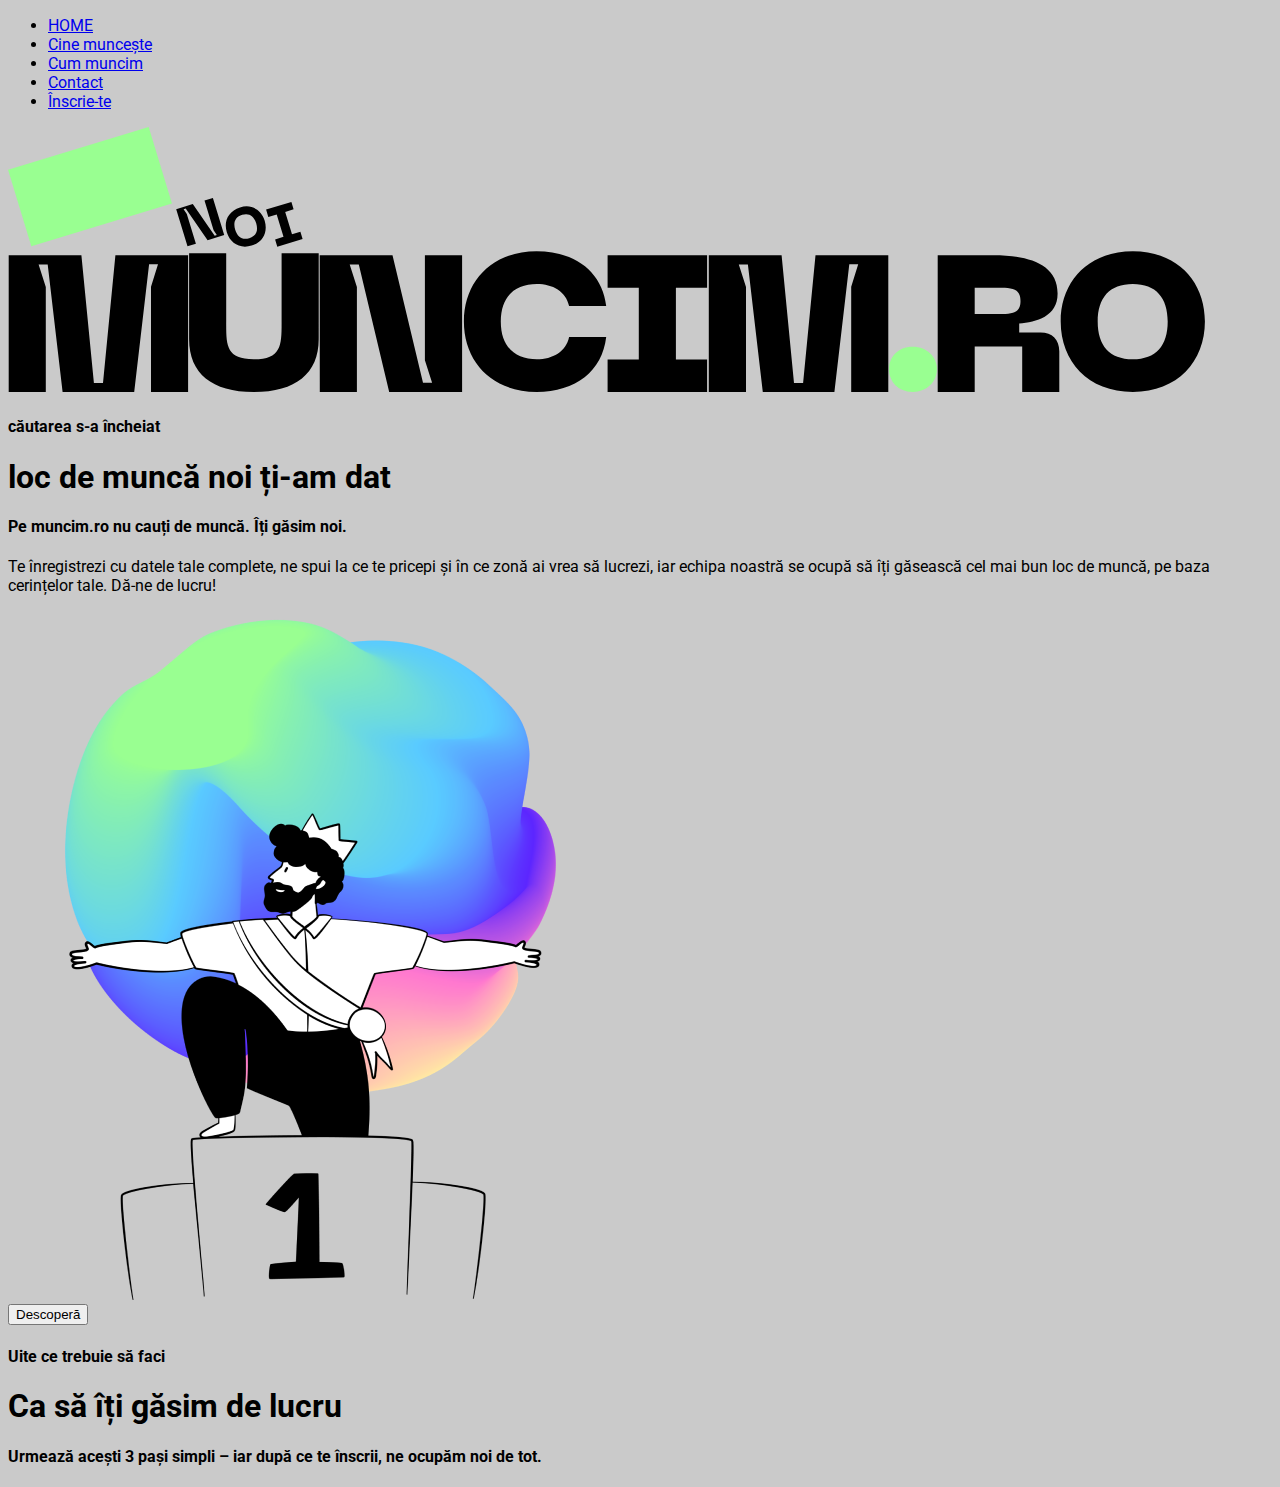
==== index.html @ 44e4bf70 "initial commit" ====
<!DOCTYPE html>
<html lang="en">

<head>
    <meta charset="UTF-8">
    <meta http-equiv="X-UA-Compatible" content="IE=edge">
    <meta name="viewport" content="width=device-width, initial-scale=1.0">
    <title>Document</title>
    <link rel="stylesheet" href="style.css">
    <link rel="preconnect" href="https://fonts.googleapis.com">
    <link rel="preconnect" href="https://fonts.gstatic.com" crossorigin>
    <link href="https://fonts.googleapis.com/css2?family=Montserrat:wght@200&family=Roboto&family=Vollkorn&display=swap"
        rel="stylesheet">

</head>

<body>

    <header>
        <nav>
            <ul class="mainmenu">
                <li><a href=".html">HOME</a></li>
                <li><a href=".html">Cine muncește</a></li>
                <li><a href=".html">Cum muncim</a> </li>
                <li><a href=".html">Contact</a></li>
                <li><a href=".html">Înscrie-te</a></li>
            </ul>
        </nav>

        <div class="logo">
            <svg width="164" height="120" viewBox="0 0 164 120" fill="none" xmlns="http://www.w3.org/2000/svg">
                <path d="M140.669 0.0102709L0.0487518 42.8608L23.3396 119.293L163.96 76.4426L140.669 0.0102709Z"
                    fill="#99FF91" />
            </svg>
            <svg width="49" height="49" viewBox="0 0 49 49" fill="none" xmlns="http://www.w3.org/2000/svg">
                <path
                    d="M11.5 48.3L19.9 45.7L10.8 16L7.6 11.2L9.7 10.6L31.6 42.2L48.2 37.1L36.9 0L28.5 2.6L37.6 32.3L40.8 37.1L38.7 37.7L16.8 6.1L0.199997 11.2L11.5 48.3Z"
                    fill="black" />
            </svg><svg width="41" height="41" viewBox="0 0 41 41" fill="none" xmlns="http://www.w3.org/2000/svg">
                <path
                    d="M1.8 26.3C5.1 37.1 14.8 43.2 26.6 39.6C38.3 36 43 25.6 39.7 14.7C36.4 3.9 26.7 -2.2 15 1.4C3.1 5.1 -1.5 15.5 1.8 26.3ZM10.2 23.7C7.99999 16.6 10.2 10.9 17.2 8.8C24.2 6.7 29.1 10.2 31.2 17.3C33.4 24.5 31.3 30.1 24.3 32.2C17.3 34.4 12.4 30.9 10.2 23.7Z"
                    fill="black" />
            </svg><svg width="37" height="46" viewBox="0 0 37 46" fill="none" xmlns="http://www.w3.org/2000/svg">
                <path
                    d="M27.6 8.3L25.4 0.900002L0.100006 8.6L2.3 16L10.7 13.4L17.5 35.8L9.10001 38.4L11.3 45.8L36.6 38.1L34.4 30.7L26 33.3L19.2 10.9L27.6 8.3Z"
                    fill="black" />
            </svg>
        </div>


        <div class="head">
            <svg width="181" height="137" viewBox="0 0 181 137" fill="none" xmlns="http://www.w3.org/2000/svg">
                <path
                    d="M0.700001 137H37.8V31.9L30.6 9.4H39.7L54.6 137H126.2L141.1 9.3H150L143 31.8V137H180.1V0.199997H107.4L95 127.9H85.9L73.4 0.199997H0.700001V137Z"
                    fill="black" />
            </svg><svg width="130" height="139" viewBox="0 0 130 139" fill="none" xmlns="http://www.w3.org/2000/svg">
                <path
                    d="M0.100006 86.2C0.100006 120.3 23 139 64.7 139C106.6 139 129.7 120.4 129.7 86.2V0.199997H92.6V67.9C92.6 91 93.2 106.3 64.7 106.3C36.2 106.3 37.2 91 37.2 67.9V0.199997H0.100006V86.2Z"
                    fill="black" />
            </svg><svg width="144" height="137" viewBox="0 0 144 137" fill="none" xmlns="http://www.w3.org/2000/svg">
                <path
                    d="M0.799988 137H37.9V31.9L30.7 9.4H39.8L70.2 137H143.1V0.199997H105.9V105.3L113.1 127.8H104L73.5 0.199997H0.700012L0.799988 137Z"
                    fill="black" />
            </svg><svg width="144" height="141" viewBox="0 0 144 141" fill="none" xmlns="http://www.w3.org/2000/svg">
                <path
                    d="M0.900024 70.5C0.900024 110.5 28.8 140.9 73.6 140.9C113 140.9 139.2 119.9 143.2 86H106.1C103 100.7 89.6001 108.3 73.9001 108.3C53.1001 108.3 37.8 96.9 37.8 70.5C37.8 44.3 53.1001 32.9 73.9001 32.9C89.6001 32.9 103 40.3 106.1 55H143.2C139.1 21.2 112.9 0.300003 73.6 0.300003C28.8 0.300003 0.900024 30.7 0.900024 70.5Z"
                    fill="black" />
            </svg><svg width="101" height="137" viewBox="0 0 101 137" fill="none" xmlns="http://www.w3.org/2000/svg">
                <path d="M100.1 32.8V0.199997H0.599976V32.8H31.8V104.4H0.599976V137H100.1V104.4H68.9V32.8H100.1Z"
                    fill="black" />
            </svg><svg width="181" height="137" viewBox="0 0 181 137" fill="none" xmlns="http://www.w3.org/2000/svg">
                <path
                    d="M0.900024 137H38V31.9L30.8 9.4H39.9L54.8 137H126.4L141.3 9.3H150.2L143.2 31.8V137H180.3V0.199997H107.5L95.1 127.9H86L73.6 0.199997H0.799988V137H0.900024Z"
                    fill="black" />
            </svg><svg width="48" height="46" viewBox="0 0 48 46" fill="none" xmlns="http://www.w3.org/2000/svg">
                <path
                    d="M23.7 45.9C38.2 45.9 47.9 35.4 47.9 23C47.9 11 38.2 0.699997 23.7 0.699997C8.80001 0.699997 0 11 0 23C0 35.5 8.80001 45.9 23.7 45.9Z"
                    fill="#99FF91" />
            </svg><svg width="123" height="137" viewBox="0 0 123 137" fill="none" xmlns="http://www.w3.org/2000/svg">
                <path
                    d="M0.699951 137H37.6999V91.6H85.1999V137H122.3V96.5C122.3 84.5 115.3 77.5 103.5 77.5H82.1999V68.6C99.2999 66.9 120.6 61.8 120.6 38.5C120.6 7.8 89.1999 0.300003 56.5999 0.300003H0.699951V137ZM37.6999 59V32.8H56.4999C72.9999 32.8 83.4999 32 83.4999 46C83.4999 60 72.9999 59 56.4999 59H37.6999Z"
                    fill="black" />
            </svg><svg width="145" height="141" viewBox="0 0 145 141" fill="none" xmlns="http://www.w3.org/2000/svg">
                <path
                    d="M0.699951 70.5C0.699951 110.5 28 140.9 72.9 140.9C117.5 140.9 144.9 110.4 144.9 70.5C144.9 30.7 117.6 0.300003 72.9 0.300003C28 0.300003 0.699951 30.7 0.699951 70.5ZM37.7 70.5C37.7 46.6 49.5 32.9 72.8 32.9C96.1001 32.9 107.7 46.7 107.7 70.5C107.7 94.6 96.1001 108.3 72.8 108.3C49.5 108.3 37.7 94.6 37.7 70.5Z"
                    fill="black" />
            </svg>
        </div>
    </header>

    <div>
        <h4>căutarea s-a încheiat</h4>
        <h1>loc de mun­că noi ți-am dat</h1>
        <h4>Pe muncim.ro nu cauți de muncă. Îți găsim noi.</h4>
        <p>Te înregistrezi cu datele tale complete, ne spui la ce te pricepi și în ce zonă ai vrea să lucrezi, iar
            echipa noastră se ocupă să îți găsească cel mai bun loc de muncă, pe baza cerințelor tale. Dă-ne de lucru!
        </p>
        <img src="assets/imagemain.png">
    </div>

    <form>
        <input type="button" value="Descoperă" /> </form>

    <div>
        <h4>Uite ce trebuie să faci</h4>
        <h1>Ca să îți găsim de lucru</h1>
        <h4>Urmează acești 3 pași simpli – iar după ce te înscrii, ne ocupăm noi de tot.</h4>
    </div>


</body>

</html>
---- style.css ----
body {
    background-color: #CACACA;
    font-family: 'Roboto', sans-serif;
}
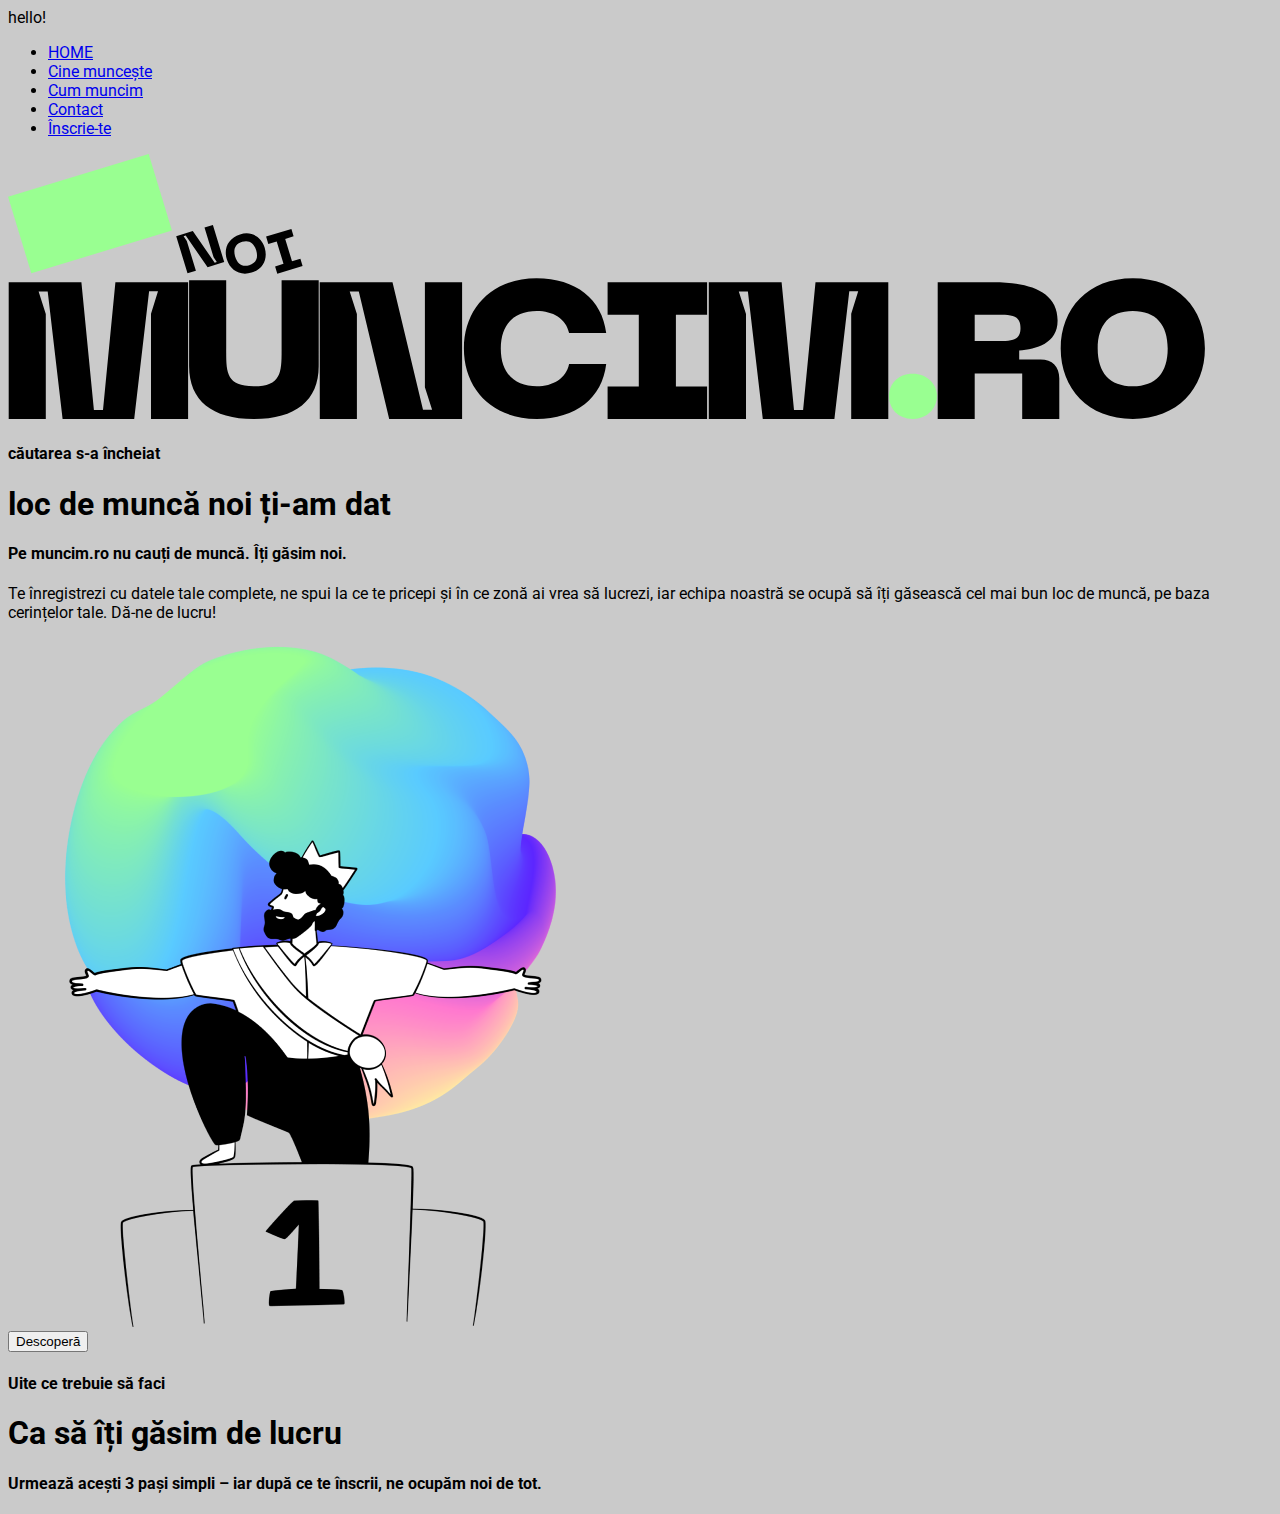
==== commit 904bf043: "add text hello" ====
--- a/index.html
+++ b/index.html
@@ -17,6 +17,7 @@
 <body>
 
     <header>
+        hello!
         <nav>
             <ul class="mainmenu">
                 <li><a href=".html">HOME</a></li>
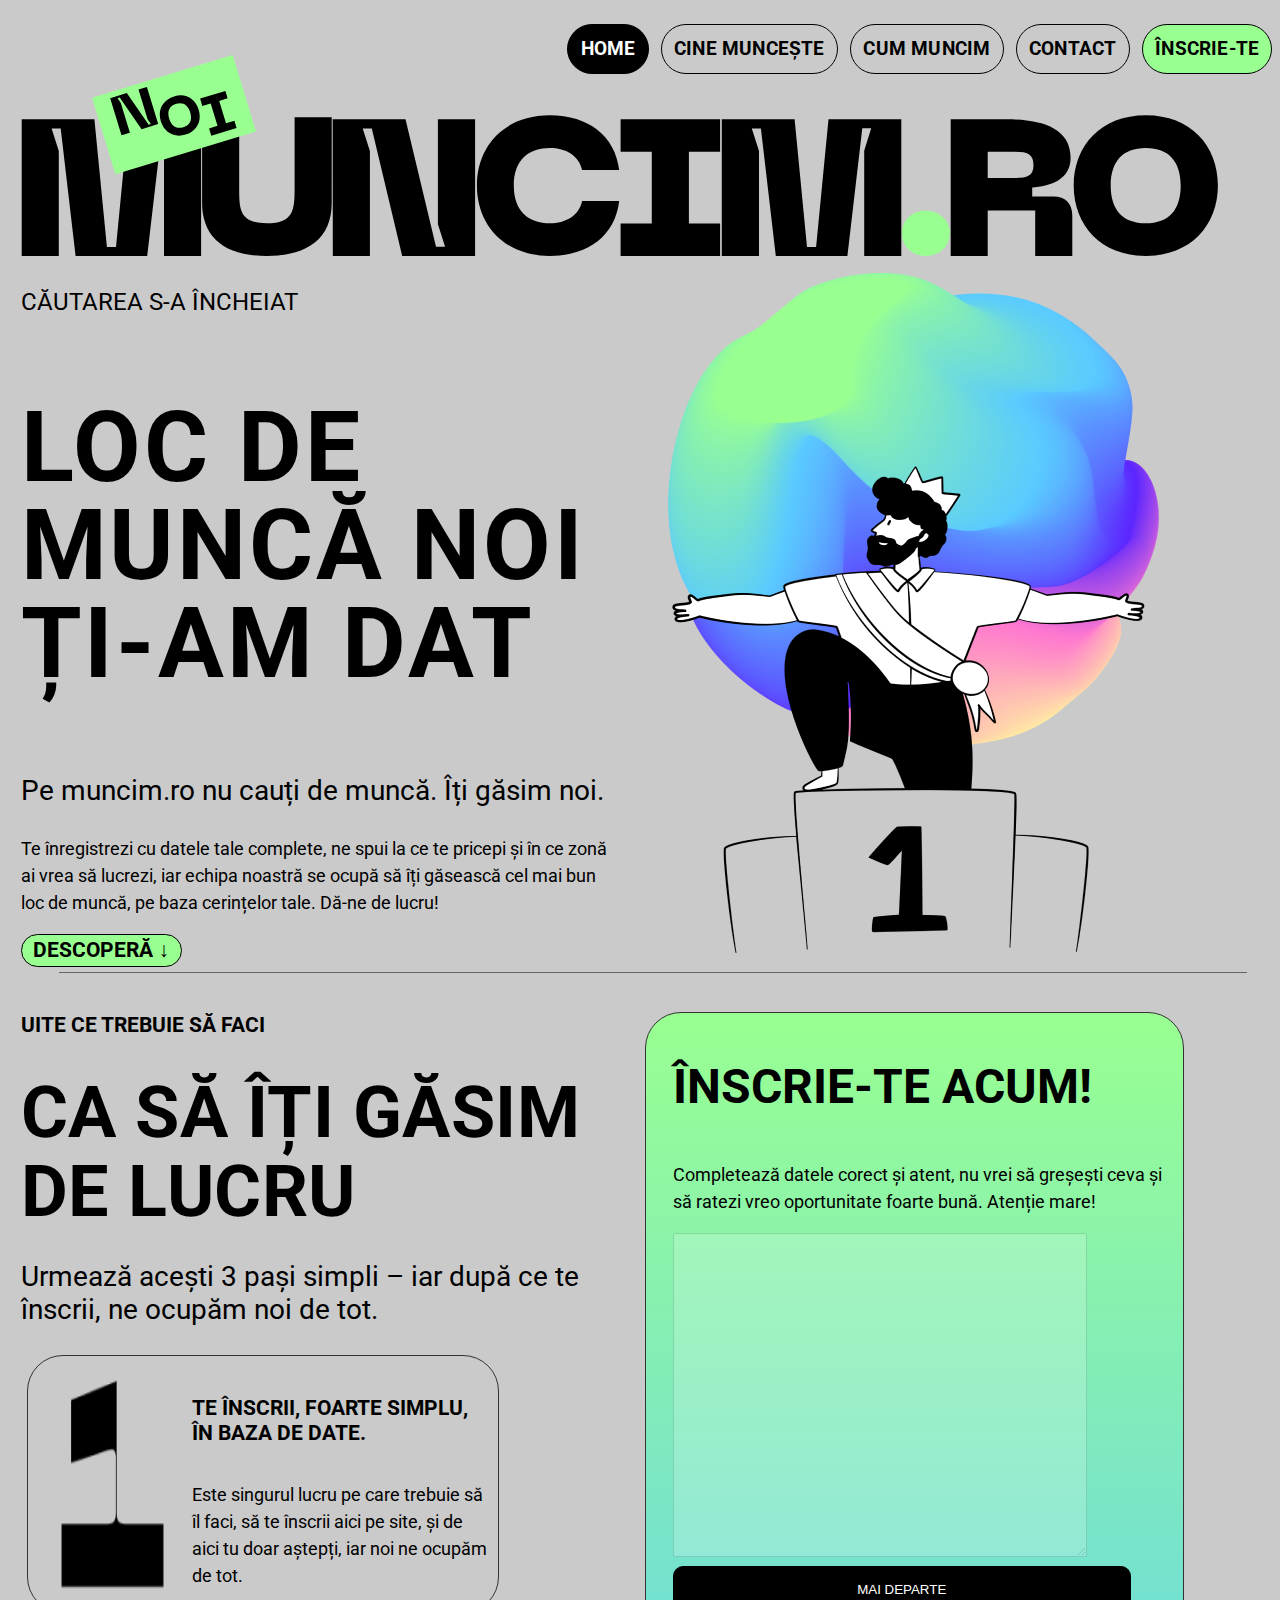
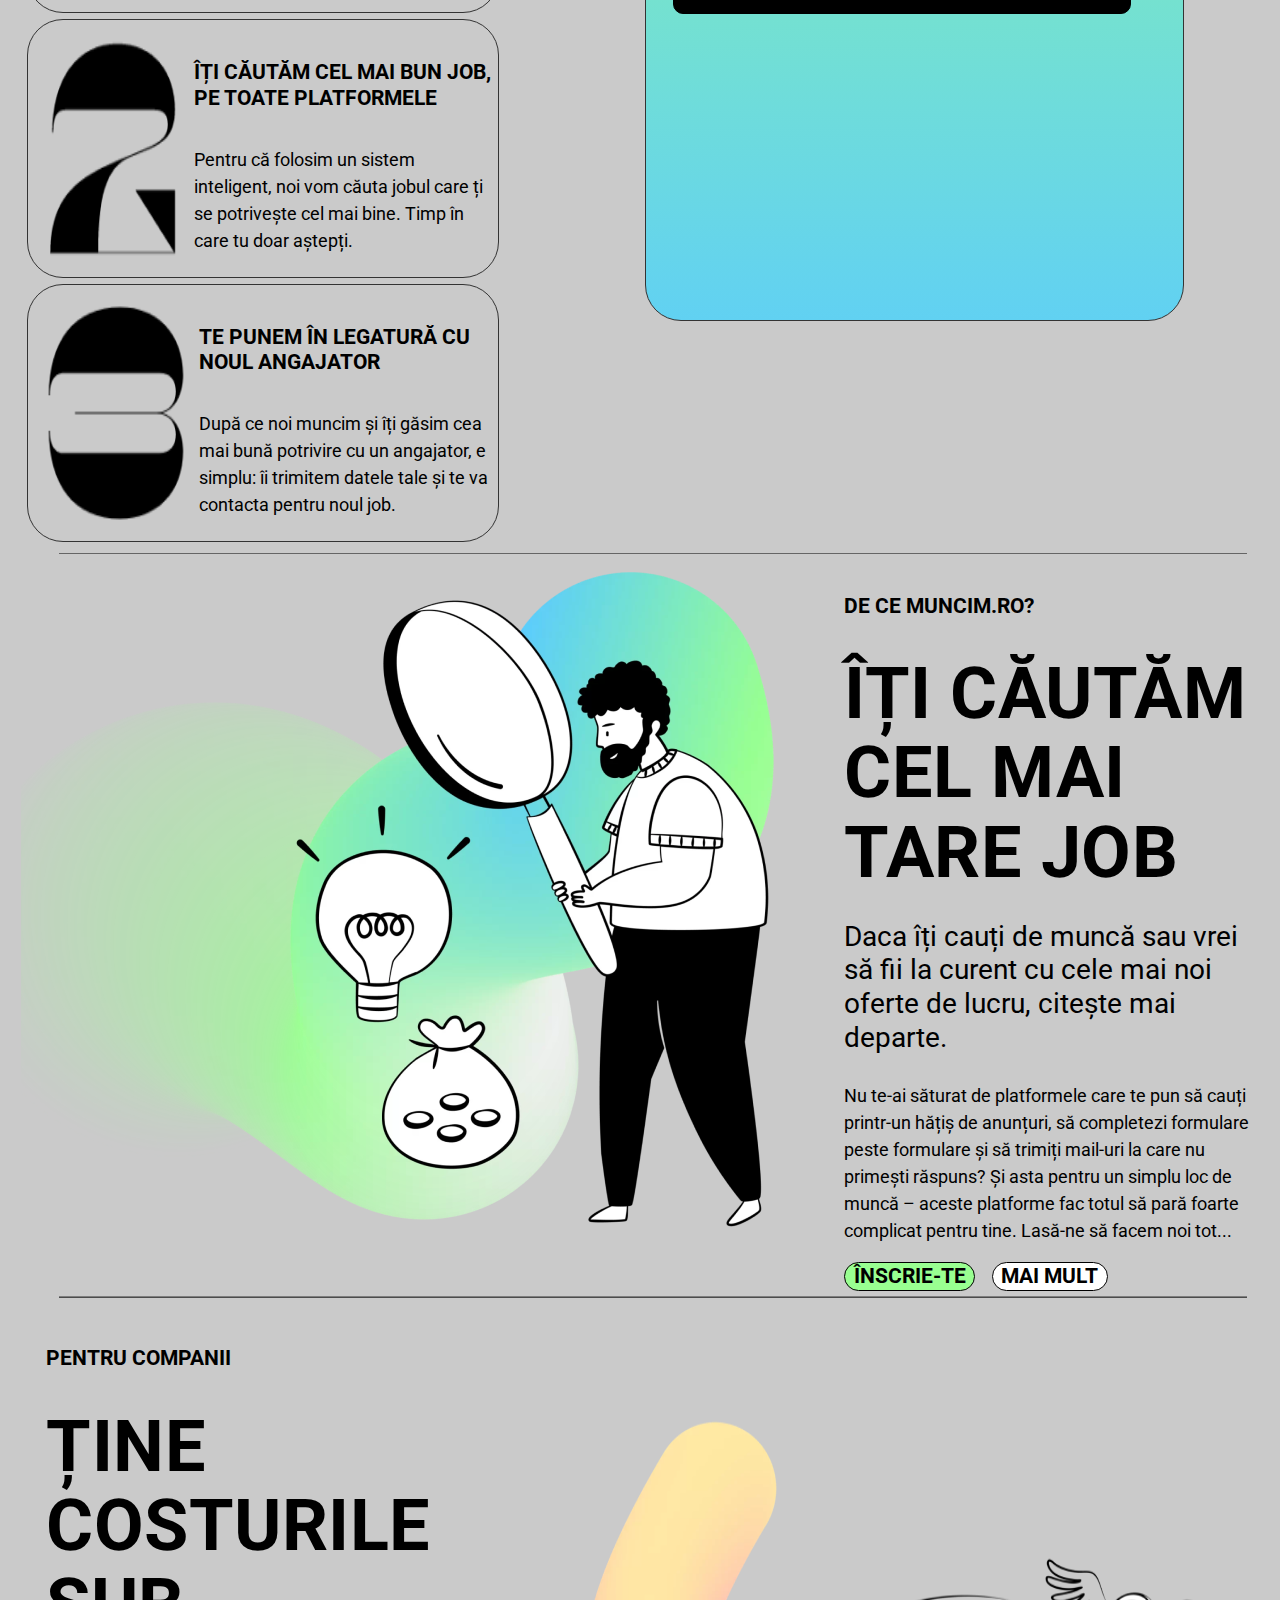
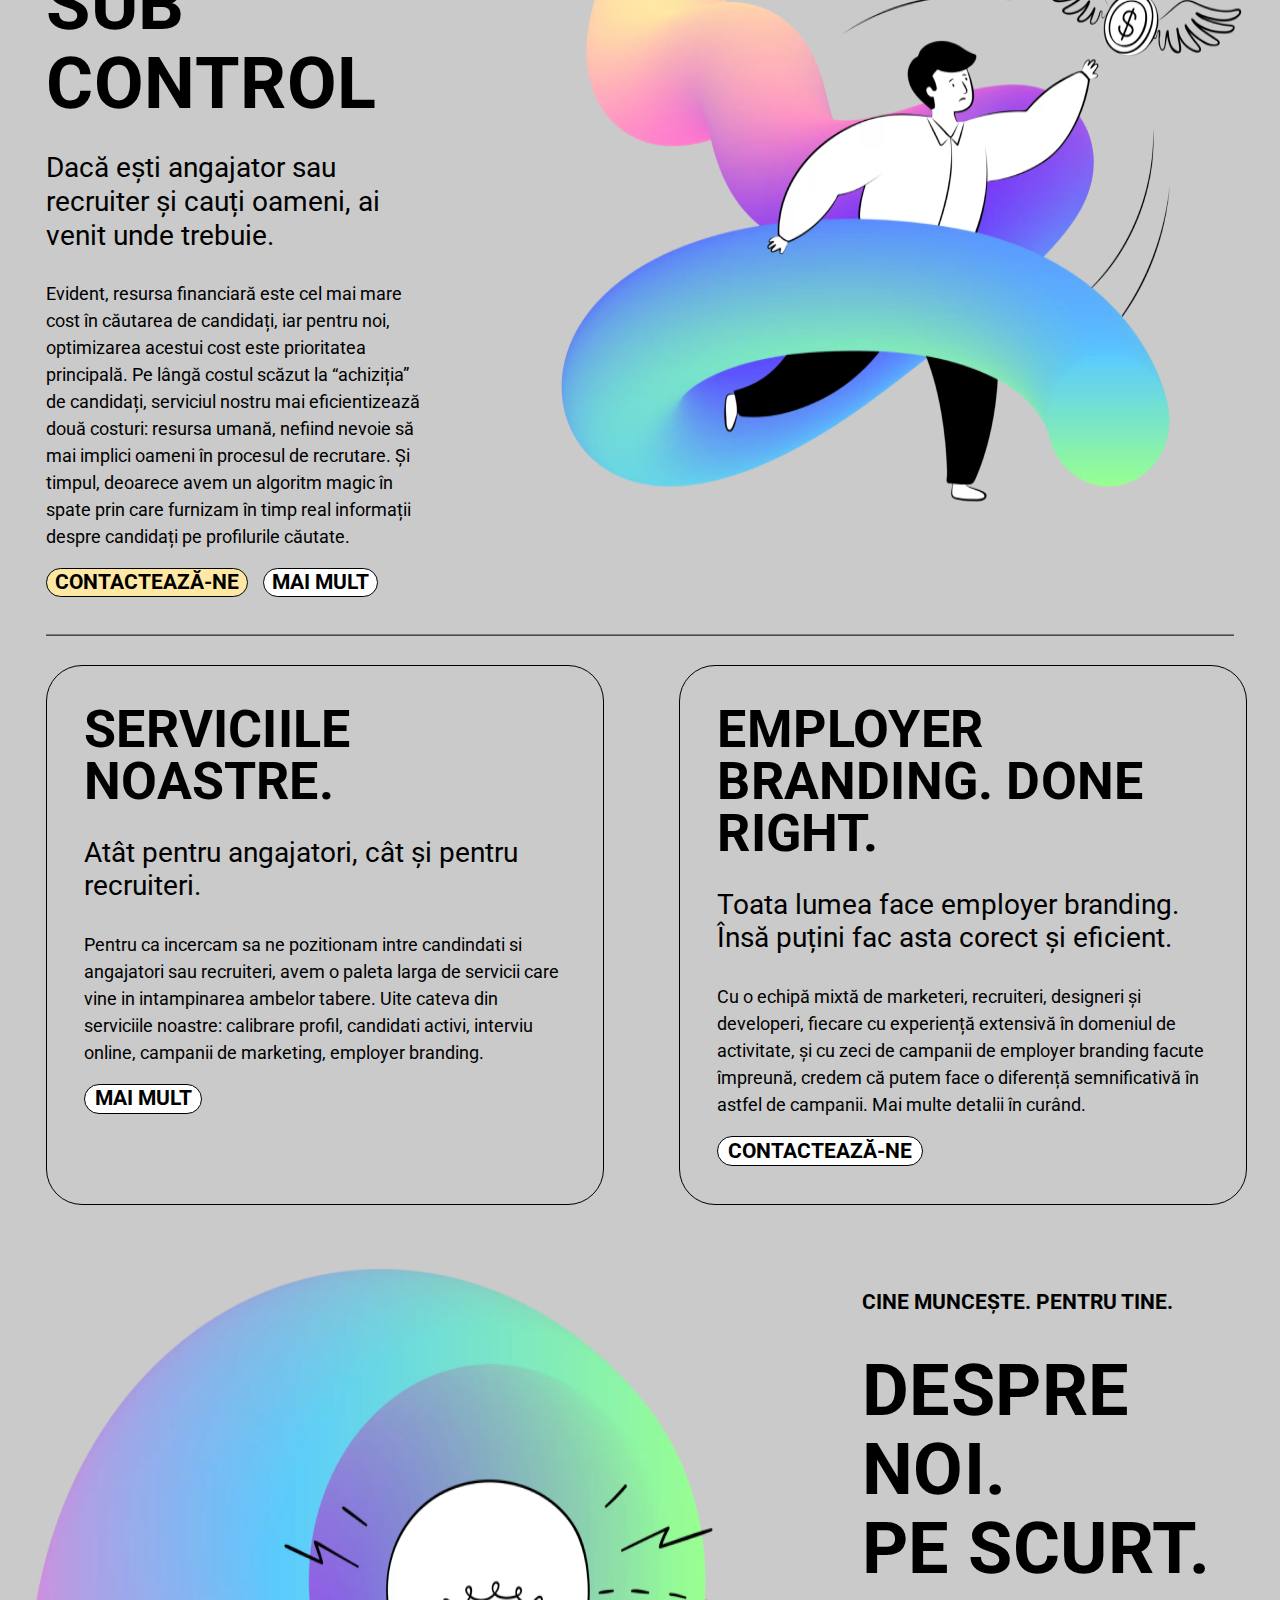
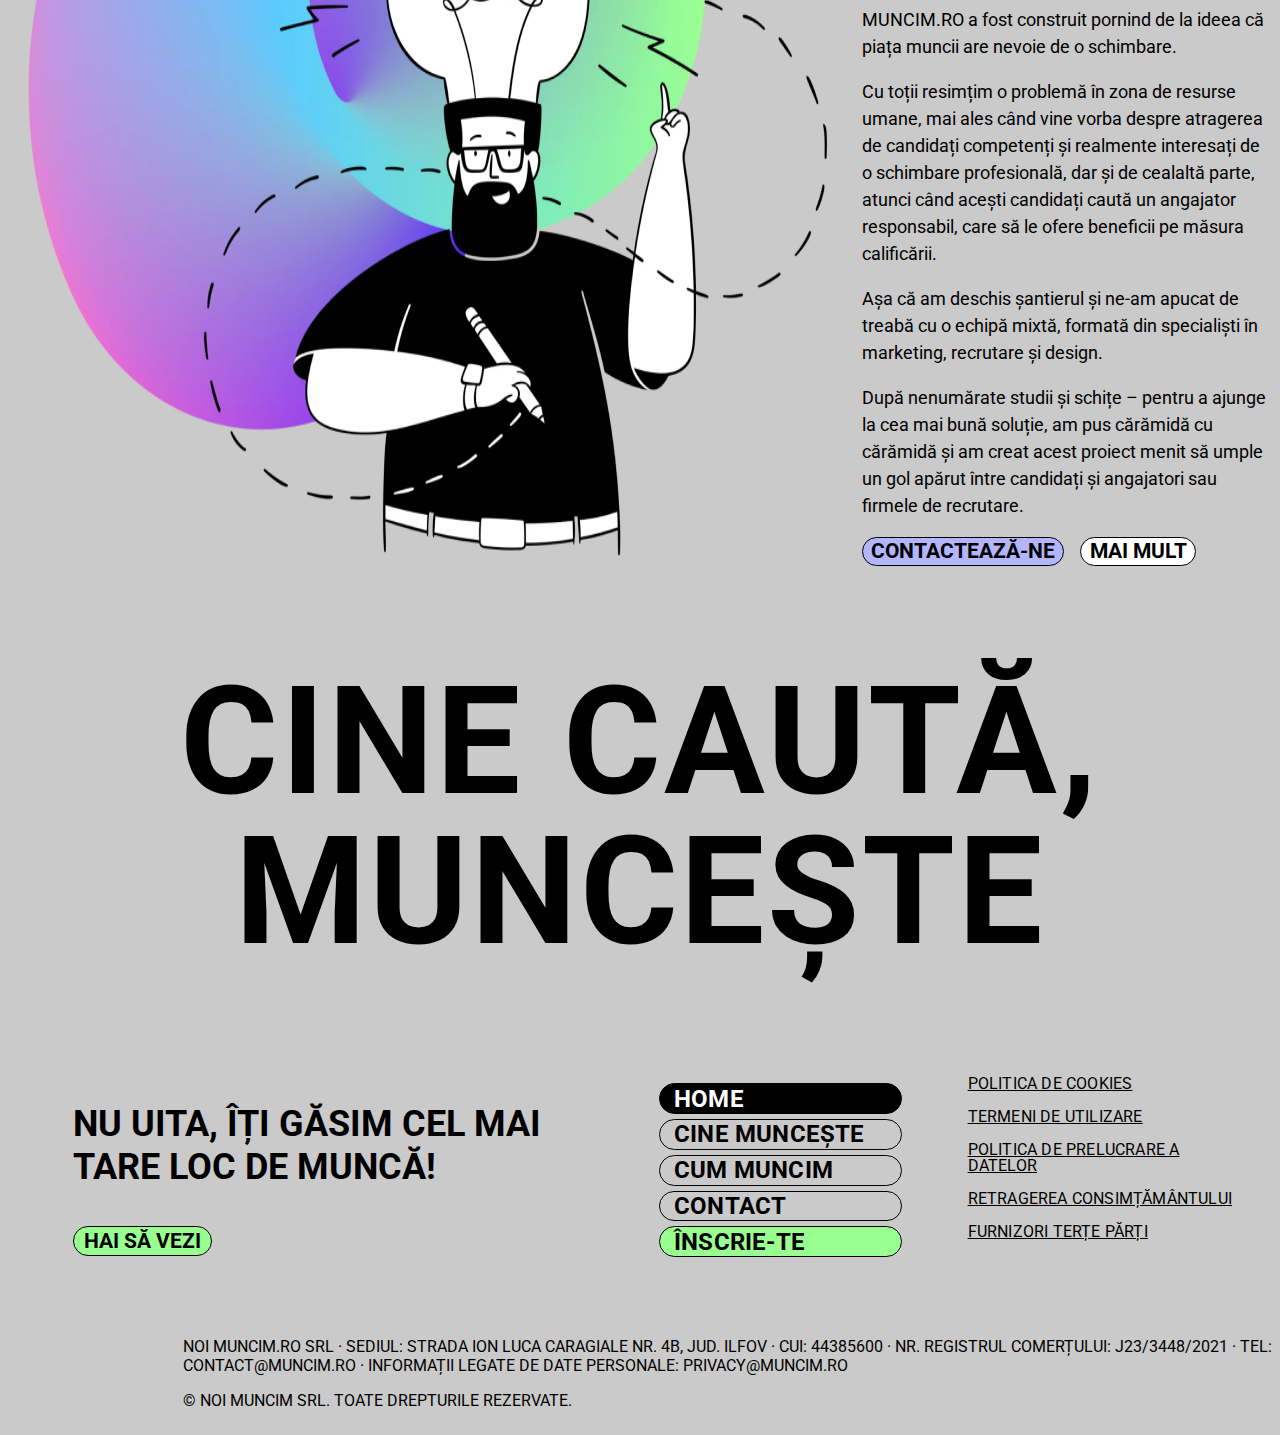
==== commit 2a69e3e8: "add footer and blocks 4,5,6 in flexbox" ====
--- a/index.html
+++ b/index.html
@@ -5,109 +5,319 @@
     <meta charset="UTF-8">
     <meta http-equiv="X-UA-Compatible" content="IE=edge">
     <meta name="viewport" content="width=device-width, initial-scale=1.0">
-    <title>Document</title>
+    <title>MUNCIM.RO</title>
     <link rel="stylesheet" href="style.css">
     <link rel="preconnect" href="https://fonts.googleapis.com">
     <link rel="preconnect" href="https://fonts.gstatic.com" crossorigin>
     <link href="https://fonts.googleapis.com/css2?family=Montserrat:wght@200&family=Roboto&family=Vollkorn&display=swap"
         rel="stylesheet">
-
 </head>
 
 <body>
-
-    <header>
-        hello!
-        <nav>
-            <ul class="mainmenu">
-                <li><a href=".html">HOME</a></li>
-                <li><a href=".html">Cine muncește</a></li>
-                <li><a href=".html">Cum muncim</a> </li>
-                <li><a href=".html">Contact</a></li>
-                <li><a href=".html">Înscrie-te</a></li>
+    <div class="container">
+        <header class="header">
+            <nav class="nav">
+                <ul class="mainmenu">
+                    <li class="home"><a href=".html">HOME</a></li>
+                    <li class="link2"><a href=".html">Cine muncește</a></li>
+                    <li class="link2"><a href=".html">Cum muncim</a> </li>
+                    <li class="link2"><a href=".html">Contact</a></li>
+                    <li class="sign_up1"><a href=".html">Înscrie-te</a></li>
+                </ul>
+            </nav>
+            <div class="grid_title">
+                <div class="logo">
+                    <svg class="square" width="164" height="120" viewBox="0 0 164 120" fill="none"
+                        xmlns="http://www.w3.org/2000/svg">
+                        <path d="M140.669 0.0102709L0.0487518 42.8608L23.3396 119.293L163.96 76.4426L140.669 0.0102709Z"
+                            fill="#99FF91" />
+                    </svg>
+                </div>
+                <div class="noi">
+                    <svg class="N" width="49" height="49" viewBox="0 0 49 49" fill="none"
+                        xmlns="http://www.w3.org/2000/svg">
+                        <path
+                            d="M11.5 48.3L19.9 45.7L10.8 16L7.6 11.2L9.7 10.6L31.6 42.2L48.2 37.1L36.9 0L28.5 2.6L37.6 32.3L40.8 37.1L38.7 37.7L16.8 6.1L0.199997 11.2L11.5 48.3Z"
+                            fill="black" />
+                    </svg><svg class="O" width="41" height="41" viewBox="0 0 41 41" fill="none"
+                        xmlns="http://www.w3.org/2000/svg">
+                        <path
+                            d="M1.8 26.3C5.1 37.1 14.8 43.2 26.6 39.6C38.3 36 43 25.6 39.7 14.7C36.4 3.9 26.7 -2.2 15 1.4C3.1 5.1 -1.5 15.5 1.8 26.3ZM10.2 23.7C7.99999 16.6 10.2 10.9 17.2 8.8C24.2 6.7 29.1 10.2 31.2 17.3C33.4 24.5 31.3 30.1 24.3 32.2C17.3 34.4 12.4 30.9 10.2 23.7Z"
+                            fill="black" />
+                    </svg><svg class="I" width="37" height="46" viewBox="0 0 37 46" fill="none"
+                        xmlns="http://www.w3.org/2000/svg">
+                        <path
+                            d="M27.6 8.3L25.4 0.900002L0.100006 8.6L2.3 16L10.7 13.4L17.5 35.8L9.10001 38.4L11.3 45.8L36.6 38.1L34.4 30.7L26 33.3L19.2 10.9L27.6 8.3Z"
+                            fill="black" />
+                    </svg>
+                </div>
+
+                <div class="title">
+                    <svg width="181" height="137" viewBox="0 0 181 137" fill="none" xmlns="http://www.w3.org/2000/svg">
+                        <path
+                            d="M0.700001 137H37.8V31.9L30.6 9.4H39.7L54.6 137H126.2L141.1 9.3H150L143 31.8V137H180.1V0.199997H107.4L95 127.9H85.9L73.4 0.199997H0.700001V137Z"
+                            fill="black" />
+                    </svg><svg width="130" height="139" viewBox="0 0 130 139" fill="none"
+                        xmlns="http://www.w3.org/2000/svg">
+                        <path
+                            d="M0.100006 86.2C0.100006 120.3 23 139 64.7 139C106.6 139 129.7 120.4 129.7 86.2V0.199997H92.6V67.9C92.6 91 93.2 106.3 64.7 106.3C36.2 106.3 37.2 91 37.2 67.9V0.199997H0.100006V86.2Z"
+                            fill="black" />
+                    </svg><svg width="144" height="137" viewBox="0 0 144 137" fill="none"
+                        xmlns="http://www.w3.org/2000/svg">
+                        <path
+                            d="M0.799988 137H37.9V31.9L30.7 9.4H39.8L70.2 137H143.1V0.199997H105.9V105.3L113.1 127.8H104L73.5 0.199997H0.700012L0.799988 137Z"
+                            fill="black" />
+                    </svg><svg width="144" height="141" viewBox="0 0 144 141" fill="none"
+                        xmlns="http://www.w3.org/2000/svg">
+                        <path
+                            d="M0.900024 70.5C0.900024 110.5 28.8 140.9 73.6 140.9C113 140.9 139.2 119.9 143.2 86H106.1C103 100.7 89.6001 108.3 73.9001 108.3C53.1001 108.3 37.8 96.9 37.8 70.5C37.8 44.3 53.1001 32.9 73.9001 32.9C89.6001 32.9 103 40.3 106.1 55H143.2C139.1 21.2 112.9 0.300003 73.6 0.300003C28.8 0.300003 0.900024 30.7 0.900024 70.5Z"
+                            fill="black" />
+                    </svg><svg width="101" height="137" viewBox="0 0 101 137" fill="none"
+                        xmlns="http://www.w3.org/2000/svg">
+                        <path
+                            d="M100.1 32.8V0.199997H0.599976V32.8H31.8V104.4H0.599976V137H100.1V104.4H68.9V32.8H100.1Z"
+                            fill="black" />
+                    </svg><svg width="181" height="137" viewBox="0 0 181 137" fill="none"
+                        xmlns="http://www.w3.org/2000/svg">
+                        <path
+                            d="M0.900024 137H38V31.9L30.8 9.4H39.9L54.8 137H126.4L141.3 9.3H150.2L143.2 31.8V137H180.3V0.199997H107.5L95.1 127.9H86L73.6 0.199997H0.799988V137H0.900024Z"
+                            fill="black" />
+                    </svg><svg width="48" height="46" viewBox="0 0 48 46" fill="none"
+                        xmlns="http://www.w3.org/2000/svg">
+                        <path
+                            d="M23.7 45.9C38.2 45.9 47.9 35.4 47.9 23C47.9 11 38.2 0.699997 23.7 0.699997C8.80001 0.699997 0 11 0 23C0 35.5 8.80001 45.9 23.7 45.9Z"
+                            fill="#99FF91" />
+                    </svg><svg width="123" height="137" viewBox="0 0 123 137" fill="none"
+                        xmlns="http://www.w3.org/2000/svg">
+                        <path
+                            d="M0.699951 137H37.6999V91.6H85.1999V137H122.3V96.5C122.3 84.5 115.3 77.5 103.5 77.5H82.1999V68.6C99.2999 66.9 120.6 61.8 120.6 38.5C120.6 7.8 89.1999 0.300003 56.5999 0.300003H0.699951V137ZM37.6999 59V32.8H56.4999C72.9999 32.8 83.4999 32 83.4999 46C83.4999 60 72.9999 59 56.4999 59H37.6999Z"
+                            fill="black" />
+                    </svg><svg width="145" height="141" viewBox="0 0 145 141" fill="none"
+                        xmlns="http://www.w3.org/2000/svg">
+                        <path
+                            d="M0.699951 70.5C0.699951 110.5 28 140.9 72.9 140.9C117.5 140.9 144.9 110.4 144.9 70.5C144.9 30.7 117.6 0.300003 72.9 0.300003C28 0.300003 0.699951 30.7 0.699951 70.5ZM37.7 70.5C37.7 46.6 49.5 32.9 72.8 32.9C96.1001 32.9 107.7 46.7 107.7 70.5C107.7 94.6 96.1001 108.3 72.8 108.3C49.5 108.3 37.7 94.6 37.7 70.5Z"
+                            fill="black" />
+                    </svg>
+                </div>
+            </div>
+        </header>
+
+
+        <div class="left_block1">
+            <p class="onetext">căutarea s-a încheiat</p>
+            <h2>loc de mun­că noi ți-am dat</h2>
+            <p class="urmeaza">Pe muncim.ro nu cauți de muncă. Îți găsim noi.</p>
+            <p class="paragraph">Te înregistrezi cu datele tale complete, ne spui la ce te pricepi și în ce zonă ai
+                vrea
+                să lucrezi,
+                iar
+                echipa noastră se ocupă să îți găsească cel mai bun loc de muncă, pe baza cerințelor tale. Dă-ne de
+                lucru!
+            </p>
+            <form>
+                <input class="button_green" type="button" value="Descoperă &darr;" />
+            </form>
+        </div>
+
+        <img class="img_block1" src="assets/img/imagemain.png">
+
+        <img class="line1" src="/assets/img/line.png">
+
+        <div class="left_block2">
+            <h5>Uite ce trebuie să faci</h5>
+            <h3>Ca să îți găsim de lucru</h3>
+            <p class="urmeaza">Urmează acești 3 pași simpli – iar după ce te înscrii, ne ocupăm noi de tot. </p>
+
+            <div class="flex123">
+                <img src="assets/img/image1.png">
+                <div>
+                    <h5>Te înscrii, foarte simplu, în ­baza de date.</h5>
+                    <p class="paragraph">Este singurul lucru pe care trebuie să îl faci, să te înscrii aici pe site,
+                        și de aici tu doar aștepți, iar noi ne ocupăm de tot.</p>
+                </div>
+            </div>
+            <div class="flex123">
+                <img src="/assets/img/image2.png">
+                <div>
+                    <h5>Îți căutăm cel mai bun job, pe toate platformele</h5>
+                    <p class="paragraph">Pentru că folosim un sistem inteligent, noi vom căuta jobul care ți se
+                        potrivește
+                        cel mai bine. Timp
+                        în
+                        care
+                        tu doar aștepți.</p>
+                </div>
+            </div>
+            <div class="flex123">
+                <img src="/assets/img/image3.png">
+                <div>
+                    <h5>te punem în legatură cu noul angajator</h5>
+                    <p class="paragraph">După ce noi muncim și îți găsim cea mai bună potrivire cu un angajator, e
+                        simplu:
+                        îi trimitem datele
+                        tale
+                        și te va contacta pentru noul job.</p>
+                </div>
+            </div>
+
+        </div>
+
+        <div class="right_block2">
+            <form class="inter_now">
+                <p class="inscrie">Înscrie-te acum!</p>
+                <p class="paragraph">Completează datele corect și atent, nu vrei să greșești ceva și să ratezi vreo
+                    oportunitate foarte
+                    bună.
+                    Atenție mare!</p>
+                <textarea class="textarea"> </textarea> <br>
+                <input class="maideparte" type="submit" value="Mai departe">
+            </form>
+        </div>
+        <img class="line2" src="/assets/img/line.png">
+
+
+
+        <img class="img_block3" src="/assets/img/image_man2.png">
+
+        <div class="right_block3">
+            <h5>de ce muncim.ro?</h5>
+            <h3>Îți căutăm cel mai tare job</h3>
+            <p class="urmeaza">Daca îți cauți de muncă sau vrei să fii la curent cu cele mai noi oferte de lucru,
+                citește mai
+                departe.
+            </p>
+            <p class="paragraph">Nu te-ai săturat de platformele care te pun să cauți printr-un hățiș de anunțuri,
+                să
+                completezi
+                formulare
+                peste formulare și să trimiți mail-uri la care nu primești răspuns? Și asta pentru un simplu loc de
+                muncă – aceste platforme fac totul să pară foarte complicat pentru tine. Lasă-ne să facem noi tot...
+            </p>
+            <form class="buttons">
+                <input class="button_green" type="button" value="înscrie-te">
+                <input class="mai_mult_button" type="button" value="mai mult">
+            </form>
+        </div>
+        <img class="line3" src="/assets/img/line.png">
+    </div>
+    </div>
+    <section class="flex_section4">
+        <div class="left_block4">
+            <h5>PENTRU companii</h5>
+            <h3>Ține costurile sub control</h3>
+            <p class="urmeaza">Dacă ești angajator sau recruiter și cauți oameni, ai venit unde trebuie.</p>
+            <p class="paragraph">Evident, resursa financiară este cel mai mare cost în căutarea de candidați, iar pentru
+                noi,
+                optimizarea acestui cost este prioritatea principală. Pe lângă costul scăzut la “achiziția” de
+                candidați,
+                serviciul nostru mai eficientizează două costuri: resursa umană, nefiind nevoie să mai implici
+                oameni în
+                procesul de recrutare. Și timpul, deoarece avem un algoritm magic în spate prin care furnizam în
+                timp
+                real
+                informații despre candidați pe profilurile căutate.
+            </p>
+            <form>
+                <input class="contact_us" type="button" value="Contactează-ne" />
+                <input class="mai_mult_button" type="button" value="mai mult" />
+            </form>
+        </div>
+        <img class="right_block4" src="assets/img/image_man3.png">
+    </section>
+
+    <img class="line4" src="/assets/img/line.png">
+
+    <section class="flex_section5">
+        <div class="left_block5">
+            <h4>serviciile <br> noastre.</h4>
+            <p class="urmeaza">Atât pentru angajatori, cât și pentru recruiteri.</p>
+            <p class="paragraph">Pentru ca incercam sa ne pozitionam intre candindati si angajatori sau recruiteri, avem
+                o
+                paleta larga de servicii care vine in intampinarea ambelor tabere. Uite cateva din serviciile noastre:
+                calibrare
+                profil, candidati activi, interviu online, campanii de marketing, employer branding.
+            </p>
+            <form>
+                <input class="mai_mult_button" type="button" value="mai mult" />
+            </form>
+        </div>
+
+        <div class="right_block5">
+            <h4>employer branding. done right.</h4>
+            <p class="urmeaza">Toata lumea face employer branding. Însă puțini fac asta corect și eficient.</p>
+            <p class="paragraph">Cu o echipă mixtă de marketeri, recruiteri, designeri și developeri, fiecare cu
+                experiență
+                extensivă în domeniul de activitate, și cu zeci de campanii de employer branding facute împreună, credem
+                că
+                putem face o diferență semnificativă în astfel de campanii. Mai multe detalii în curând.
+            </p>
+            <form class="white_button">
+                <input class="contact_us_white" type="button" value="Contactează-ne" />
+            </form>
+        </div>
+    </section>
+
+    <section class="flex_section6">
+        <img class="left_block6" src="assets/img/imageman4.png">
+
+        <div class="right_block6">
+            <h5>Cine muncește. pentru tine. </h5>
+            <h3>Despre noi.<br>Pe scurt.</h3>
+            <p class="paragraph">MUNCIM.RO a fost construit pornind de la ideea că piața muncii are nevoie de o
+                schimbare.
+            </p>
+            <p class="paragraph">Cu toții resimțim o problemă în zona de resurse umane, mai ales când vine vorba despre
+                atragerea de candidați competenți și realmente interesați de o schimbare profesională, dar și de
+                cealaltă
+                parte, atunci când acești candidați caută un angajator responsabil, care să le ofere beneficii pe măsura
+                calificării.</p>
+            <p class="paragraph">Așa că am deschis șantierul și ne-am apucat de treabă cu o echipă mixtă, formată din
+                specialiști în marketing, recrutare și design.</p>
+            <p class="paragraph">După nenumărate studii și schițe – pentru a ajunge la cea mai bună soluție, am pus
+                cărămidă
+                cu cărămidă și am creat acest proiect menit să umple un gol apărut între candidați și angajatori sau
+                firmele
+                de recrutare.</p>
+            <form> <input class="contact_us_violet" type="button" value="Contactează-ne"> <input class="mai_mult_button"
+                    type="button" value="mai mult"> </form>
+        </div>
+    </section>
+
+    <h1>CINE CAUTĂ, MUNCEȘTE</h1>
+    <footer>
+        <div class="flexfooter1">
+            <div class="slogan_block">
+                <p class="slogan">Nu uita, îți găsim cel mai tare loc de muncă!</p>
+                <form> <input class="button_green" type="button" value="Hai să vezi"></form>
+            </div>
+
+            <ul class="menu">
+                <li class="home"><a href=".html">HOME</a></li>
+                <li class="link2"><a href=".html">Cine muncește</a></li>
+                <li class="link2"><a href=".html">Cum muncim</a> </li>
+                <li class="link2"><a href=".html">Contact</a></li>
+                <li class="sign_up1"><a href=".html">Înscrie-te</a></li>
             </ul>
-        </nav>
-
-        <div class="logo">
-            <svg width="164" height="120" viewBox="0 0 164 120" fill="none" xmlns="http://www.w3.org/2000/svg">
-                <path d="M140.669 0.0102709L0.0487518 42.8608L23.3396 119.293L163.96 76.4426L140.669 0.0102709Z"
-                    fill="#99FF91" />
-            </svg>
-            <svg width="49" height="49" viewBox="0 0 49 49" fill="none" xmlns="http://www.w3.org/2000/svg">
-                <path
-                    d="M11.5 48.3L19.9 45.7L10.8 16L7.6 11.2L9.7 10.6L31.6 42.2L48.2 37.1L36.9 0L28.5 2.6L37.6 32.3L40.8 37.1L38.7 37.7L16.8 6.1L0.199997 11.2L11.5 48.3Z"
-                    fill="black" />
-            </svg><svg width="41" height="41" viewBox="0 0 41 41" fill="none" xmlns="http://www.w3.org/2000/svg">
-                <path
-                    d="M1.8 26.3C5.1 37.1 14.8 43.2 26.6 39.6C38.3 36 43 25.6 39.7 14.7C36.4 3.9 26.7 -2.2 15 1.4C3.1 5.1 -1.5 15.5 1.8 26.3ZM10.2 23.7C7.99999 16.6 10.2 10.9 17.2 8.8C24.2 6.7 29.1 10.2 31.2 17.3C33.4 24.5 31.3 30.1 24.3 32.2C17.3 34.4 12.4 30.9 10.2 23.7Z"
-                    fill="black" />
-            </svg><svg width="37" height="46" viewBox="0 0 37 46" fill="none" xmlns="http://www.w3.org/2000/svg">
-                <path
-                    d="M27.6 8.3L25.4 0.900002L0.100006 8.6L2.3 16L10.7 13.4L17.5 35.8L9.10001 38.4L11.3 45.8L36.6 38.1L34.4 30.7L26 33.3L19.2 10.9L27.6 8.3Z"
-                    fill="black" />
-            </svg>
-        </div>
-
-
-        <div class="head">
-            <svg width="181" height="137" viewBox="0 0 181 137" fill="none" xmlns="http://www.w3.org/2000/svg">
-                <path
-                    d="M0.700001 137H37.8V31.9L30.6 9.4H39.7L54.6 137H126.2L141.1 9.3H150L143 31.8V137H180.1V0.199997H107.4L95 127.9H85.9L73.4 0.199997H0.700001V137Z"
-                    fill="black" />
-            </svg><svg width="130" height="139" viewBox="0 0 130 139" fill="none" xmlns="http://www.w3.org/2000/svg">
-                <path
-                    d="M0.100006 86.2C0.100006 120.3 23 139 64.7 139C106.6 139 129.7 120.4 129.7 86.2V0.199997H92.6V67.9C92.6 91 93.2 106.3 64.7 106.3C36.2 106.3 37.2 91 37.2 67.9V0.199997H0.100006V86.2Z"
-                    fill="black" />
-            </svg><svg width="144" height="137" viewBox="0 0 144 137" fill="none" xmlns="http://www.w3.org/2000/svg">
-                <path
-                    d="M0.799988 137H37.9V31.9L30.7 9.4H39.8L70.2 137H143.1V0.199997H105.9V105.3L113.1 127.8H104L73.5 0.199997H0.700012L0.799988 137Z"
-                    fill="black" />
-            </svg><svg width="144" height="141" viewBox="0 0 144 141" fill="none" xmlns="http://www.w3.org/2000/svg">
-                <path
-                    d="M0.900024 70.5C0.900024 110.5 28.8 140.9 73.6 140.9C113 140.9 139.2 119.9 143.2 86H106.1C103 100.7 89.6001 108.3 73.9001 108.3C53.1001 108.3 37.8 96.9 37.8 70.5C37.8 44.3 53.1001 32.9 73.9001 32.9C89.6001 32.9 103 40.3 106.1 55H143.2C139.1 21.2 112.9 0.300003 73.6 0.300003C28.8 0.300003 0.900024 30.7 0.900024 70.5Z"
-                    fill="black" />
-            </svg><svg width="101" height="137" viewBox="0 0 101 137" fill="none" xmlns="http://www.w3.org/2000/svg">
-                <path d="M100.1 32.8V0.199997H0.599976V32.8H31.8V104.4H0.599976V137H100.1V104.4H68.9V32.8H100.1Z"
-                    fill="black" />
-            </svg><svg width="181" height="137" viewBox="0 0 181 137" fill="none" xmlns="http://www.w3.org/2000/svg">
-                <path
-                    d="M0.900024 137H38V31.9L30.8 9.4H39.9L54.8 137H126.4L141.3 9.3H150.2L143.2 31.8V137H180.3V0.199997H107.5L95.1 127.9H86L73.6 0.199997H0.799988V137H0.900024Z"
-                    fill="black" />
-            </svg><svg width="48" height="46" viewBox="0 0 48 46" fill="none" xmlns="http://www.w3.org/2000/svg">
-                <path
-                    d="M23.7 45.9C38.2 45.9 47.9 35.4 47.9 23C47.9 11 38.2 0.699997 23.7 0.699997C8.80001 0.699997 0 11 0 23C0 35.5 8.80001 45.9 23.7 45.9Z"
-                    fill="#99FF91" />
-            </svg><svg width="123" height="137" viewBox="0 0 123 137" fill="none" xmlns="http://www.w3.org/2000/svg">
-                <path
-                    d="M0.699951 137H37.6999V91.6H85.1999V137H122.3V96.5C122.3 84.5 115.3 77.5 103.5 77.5H82.1999V68.6C99.2999 66.9 120.6 61.8 120.6 38.5C120.6 7.8 89.1999 0.300003 56.5999 0.300003H0.699951V137ZM37.6999 59V32.8H56.4999C72.9999 32.8 83.4999 32 83.4999 46C83.4999 60 72.9999 59 56.4999 59H37.6999Z"
-                    fill="black" />
-            </svg><svg width="145" height="141" viewBox="0 0 145 141" fill="none" xmlns="http://www.w3.org/2000/svg">
-                <path
-                    d="M0.699951 70.5C0.699951 110.5 28 140.9 72.9 140.9C117.5 140.9 144.9 110.4 144.9 70.5C144.9 30.7 117.6 0.300003 72.9 0.300003C28 0.300003 0.699951 30.7 0.699951 70.5ZM37.7 70.5C37.7 46.6 49.5 32.9 72.8 32.9C96.1001 32.9 107.7 46.7 107.7 70.5C107.7 94.6 96.1001 108.3 72.8 108.3C49.5 108.3 37.7 94.6 37.7 70.5Z"
-                    fill="black" />
-            </svg>
-        </div>
-    </header>
-
-    <div>
-        <h4>căutarea s-a încheiat</h4>
-        <h1>loc de mun­că noi ți-am dat</h1>
-        <h4>Pe muncim.ro nu cauți de muncă. Îți găsim noi.</h4>
-        <p>Te înregistrezi cu datele tale complete, ne spui la ce te pricepi și în ce zonă ai vrea să lucrezi, iar
-            echipa noastră se ocupă să îți găsească cel mai bun loc de muncă, pe baza cerințelor tale. Dă-ne de lucru!
-        </p>
-        <img src="assets/imagemain.png">
-    </div>
-
-    <form>
-        <input type="button" value="Descoperă" /> </form>
-
-    <div>
-        <h4>Uite ce trebuie să faci</h4>
-        <h1>Ca să îți găsim de lucru</h1>
-        <h4>Urmează acești 3 pași simpli – iar după ce te înscrii, ne ocupăm noi de tot.</h4>
-    </div>
-
+            <div class="documents">
+                <a href="1.">Politica de cookies</a>
+                <a href="1.">Termeni de utilizare</a>
+                <a href="1.">Politica de prelucrare a datelor</a>
+                <a href="1.">Retragerea consimțământului</a>
+                <a href="1.">Furnizori terțe părți</a>
+            </div>
+        </div>
+
+        <address class="flexfooter2">
+            <div> NOI MUNCIM.RO SRL · Sediul: Strada Ion Luca Caragiale Nr. 4B, Jud. Ilfov · CUI: 44385600 · Nr.
+                Registrul
+                Comerțului: J23/3448/2021 · Tel: <br>
+                contact@muncim.ro · Informații legate de date personale: privacy@muncim.ro
+                <p> &copy; NOI MUNCIM SRL. Toate drepturile rezervate.</p>
+            </div>
+        </address>
+
+
+    </footer>
 
 </body>
 
--- a/style.css
+++ b/style.css
@@ -1,4 +1,423 @@
+.container {
+    display: grid;
+    width: 100%;
+    grid-template-columns: repeat (4, 1fr);
+    grid-template-rows: repeat(10, auto);
+    grid-template-areas:
+        "hd hd hd hd"
+        "lb1 img1 img1 img1"
+        "ln1 ln1 ln1 ln1"
+        "lb2 fb2 fb2 fb2"
+        "ln2 ln2 ln2 ln2"
+        "img3 img3 rb3 rb3"
+        "ln3  ln3 ln3 ln3";
+    row-gap: 0.5vh;
+    margin: 0 1%;
+}
+
+.header {
+    grid-area: hd;
+}
+
+.left_block1 {
+    grid-area: lb1;
+}
+
+.img_block1 {
+    grid-area: img1;
+    top: -69.27px;
+}
+
+.line1 {
+    grid-area: ln1;
+}
+
+.left_block2 {
+    grid-area: lb2;
+}
+
+.right_block2 {
+    grid-area: fb2;
+    margin-top: 5%;
+}
+
+.line2 {
+    grid-area: ln2;
+}
+
+.img_block3 {
+    grid-area: img3;
+    left: -66px;
+}
+
+.right_block3 {
+    grid-area: rb3;
+    margin-right: 4%;
+}
+
+.line3 {
+    grid-area: ln3;
+}
+
+/* флекс-блоки, начиная с 4 секции */
+.flex_section4, .flex_section5, .flex_section6 {
+    display: flex;
+    flex-flow: row nowrap;
+    justify-content: space-around;
+    gap: 2%;
+    margin-bottom: 2%;
+    margin-left: 1%;
+}
+
+.left_block5, .right_block5 {
+    border: 1px solid #000000;
+    box-sizing: border-box;
+    border-radius: 36px;
+    padding: 3% 3%;
+    margin: 2%;
+    box-sizing: 20vw;
+}
+
+.left_block4 {
+    flex-basis: 35vw;
+    margin-left: 2vw;
+}
+
+.right_block4 {
+    margin-right: 5vw;
+}
+
+.line1,
+.line2,
+.line3,
+.line4 {
+    width: 94%;
+    margin-left: 3%;
+    margin-right: 3%;
+}
+
+/* футер */
+
+.flexfooter1 {
+    display: flex;
+    height: 30vh; 
+    flex-flow: row nowrap;
+    justify-content: space-around;
+    align-items: flex-start;
+    margin-left: 3%;
+}
+.flexfooter2 {
+    display: flex;
+    height: 10vh;
+    flex-flow: row nowrap;
+    justify-content: flex-end;
+}
+
+/* размещение заголовка и лого */
+.grid_title {
+    display: grid;
+    width: 100%;
+    grid-template-columns: repeat (9, 1fr);
+    grid-template-areas:
+        "t t t t t t t t t"
+        ". . . lg ."
+        ". . . noi.";
+    justify-content: start;
+}
+
+.logo {
+    grid-area: lg;
+    z-index: 1;
+    margin-left: 6%;
+    margin-top: -5%;
+}
+
+.title {
+    grid-area: t;
+    z-index: 0;
+}
+
+.noi {
+    grid-area: noi;
+    z-index: 2;
+    margin-left: 7.5%;
+    margin-top: -2.3%;
+}
+
+/* флекс-меню  и флекс-футер  */
+.mainmenu {
+    display: flex;
+    flex-flow: row nowrap;
+    justify-content: flex-end;
+    list-style: none;
+}
+
+.menu, .documents  {
+    display: flex;
+    flex-flow: column nowrap;
+    list-style: none;
+}
+
+.mainmenu a, .menu a {
+    text-decoration: none;
+    font-weight: 700;
+    line-height: 24px;
+    letter-spacing: 0.2px;
+    
+}
+
+.mainmenu a {
+    font-size: 19px;
+}
+
+.menu a {
+    font-size: 24px;
+    padding-left: 5%;
+}
+
+.mainmenu li:hover {
+    background: rgb(58, 59, 57);
+    color: #fff;
+    transition: .5s;
+    border-radius: 100px;
+}
+
+.mainmenu li, .menu li {
+    border: 1px solid #000000;
+    box-sizing: border-box;
+    border-radius: 100px;
+    margin-right: 1%;
+    margin-bottom: 2%;
+    padding: 1% 1%;
+}
+
+.home {
+    background-color: #000000;
+}
+
+.home a {
+    color: #fff;
+}
+
+.sign_up, .sign_up1  {
+    background-color: #99FF91;
+}
+
+.link2 a,
+.sign_up1 a {
+    color: #000000;
+}
+
+.documents a {
+font-weight: 400;
+font-size: 16px;
+line-height: 100%;
+letter-spacing: 0.2px;
+text-decoration-line: underline;
+padding: 3%;
+color: #000000;
+}
+
+.slogan_block {
+    flex: 0 1 40% ;
+}
+
+.menu {
+    flex: 0 1 20%;
+}
+
+/* флекс-блоки 1,2,3 */
+
+.flex123 {
+    display: flex;
+    flex-wrap: nowrap;
+    justify-content: space-between;
+    margin: 1%;
+    border: 1px solid #333333;
+    box-sizing: border-box;
+    border-radius: 36px;
+    width: 80%;
+    padding: 5px 5px;
+}
+
+.flex1 {
+    margin: 1%;
+    border: 1px solid #333333;
+    box-sizing: border-box;
+    border-radius: 36px;
+    width: 80%;
+    padding: 5px 5px;
+}
+
+
+/* типографика основного текста страницы */
+h1,
+h2,
+.onetext,
+h3,
+h4,
+h5,
+.inscrie, 
+.slogan, 
+address, .documents a, .mainmenu a, .menu a {
+    font-family: 'Roboto', sans-serif;
+    font-style: normal;
+    text-transform: uppercase;
+}
+
+h1 {
+    text-align: center;
+    font-weight: bold;
+    font-size: 150px;
+    line-height: 100%;
+    letter-spacing: 2.8px;
+}
+
+.onetext {
+    font-weight: 400;
+    font-size: 24px;
+    line-height: 120%;
+}
+
+h2 {
+    font-weight: 700;
+    font-size: 98px;
+    line-height: 100%;
+    letter-spacing: 2.8px;
+}
+
+h3 {
+    font-weight: 700;
+    font-size: 72px;
+    line-height: 110%;
+    letter-spacing: 0.5px;
+    margin: 0%;
+}
+
+h4 {
+    font-weight: 700;
+    font-size: 52px;
+    line-height: 100%;
+    letter-spacing: 0.2px;
+    margin: 0%;
+}
+
+h5 {
+    font-weight: 700;
+    font-size: 21px;
+    line-height: 120%;
+}
+.urmeaza, .paragraph {
+    font-family: 'Roboto', sans-serif;
+    font-style: normal;
+    font-weight: 400;
+}
+.urmeaza {
+    font-size: 28px;
+    line-height: 120%;
+}
+
+.paragraph {
+    font-size: 18px;
+    line-height: 150%;
+}
+
+.inscrie {
+    font-weight: bold;
+    font-size: 48px;
+    line-height: 110%;
+    text-transform: uppercase;
+}
+
+.slogan {
+    font-weight: 700;
+font-size: 36px;
+line-height: 120%;
+}
+
+/* кнопки и формы */
+.button_green,
+.mai_mult_button, .contact_us, .contact_us_white, .contact_us_violet, .sign_up {
+    font-family: 'Roboto';
+    font-style: normal;
+    font-weight: 700;
+    line-height: 90%;
+    text-align: center;
+    text-transform: uppercase;
+    color: #000000;
+    border: 1px solid #000000;
+    box-sizing: border-box;
+    box-shadow: 0px 0px 0px rgba(0, 0, 0, 0.5);
+    padding: 1% 2%;
+    margin-right: 3%;
+}
+
+.button_green,
+.mai_mult_button, .contact_us, .contact_us_white, .contact_us_violet {
+    font-size: 21px;
+}
+
+.button_green, .sign_up {
+    background: #99FF91;
+}
+
+.button_green, .mai_mult_button, .contact_us_white, .contact_us_violet, .contact_us {
+    border-radius: 100px;
+}
+
+.sign_up {
+    font-size: 36px;
+}
+
+.mai_mult_button, .contact_us_white {
+    background: #FFFFFF;
+
+}
+.contact_us {
+    background: #FFE8A3;
+
+}
+.contact_us_violet {
+    background: #B3B5FF;
+}
+
+.inter_now {
+    background: linear-gradient(180deg, #99FF91 0%, #61D1F2 100%);
+    border: 1px solid #333333;
+    box-sizing: border-box;
+    border-radius: 36px;
+    width: 80%;
+    height: 80%;
+    text-align: left;
+    padding-left: 4%;
+    position: relative;
+    margin-left: 5%;
+}
+
+.textarea {
+    font-family: 700 14px 'Roboto', sans-serif;
+    width: 80%;
+    height: 35%;
+    opacity: 0.2;
+    display: inline-block;
+    overflow-wrap: break-word;
+    resize: auto;
+    margin-bottom: 1%;
+}
+
+.maideparte {
+    background: #000000;
+    border: 1px solid #000000;
+    box-sizing: border-box;
+    border-radius: 10px;
+    color: #fff;
+    text-transform: uppercase;
+    padding: 3% 36%;
+    position: relative;
+}
+
+
+
 body {
     background-color: #CACACA;
-    font-family: 'Roboto', sans-serif;
 }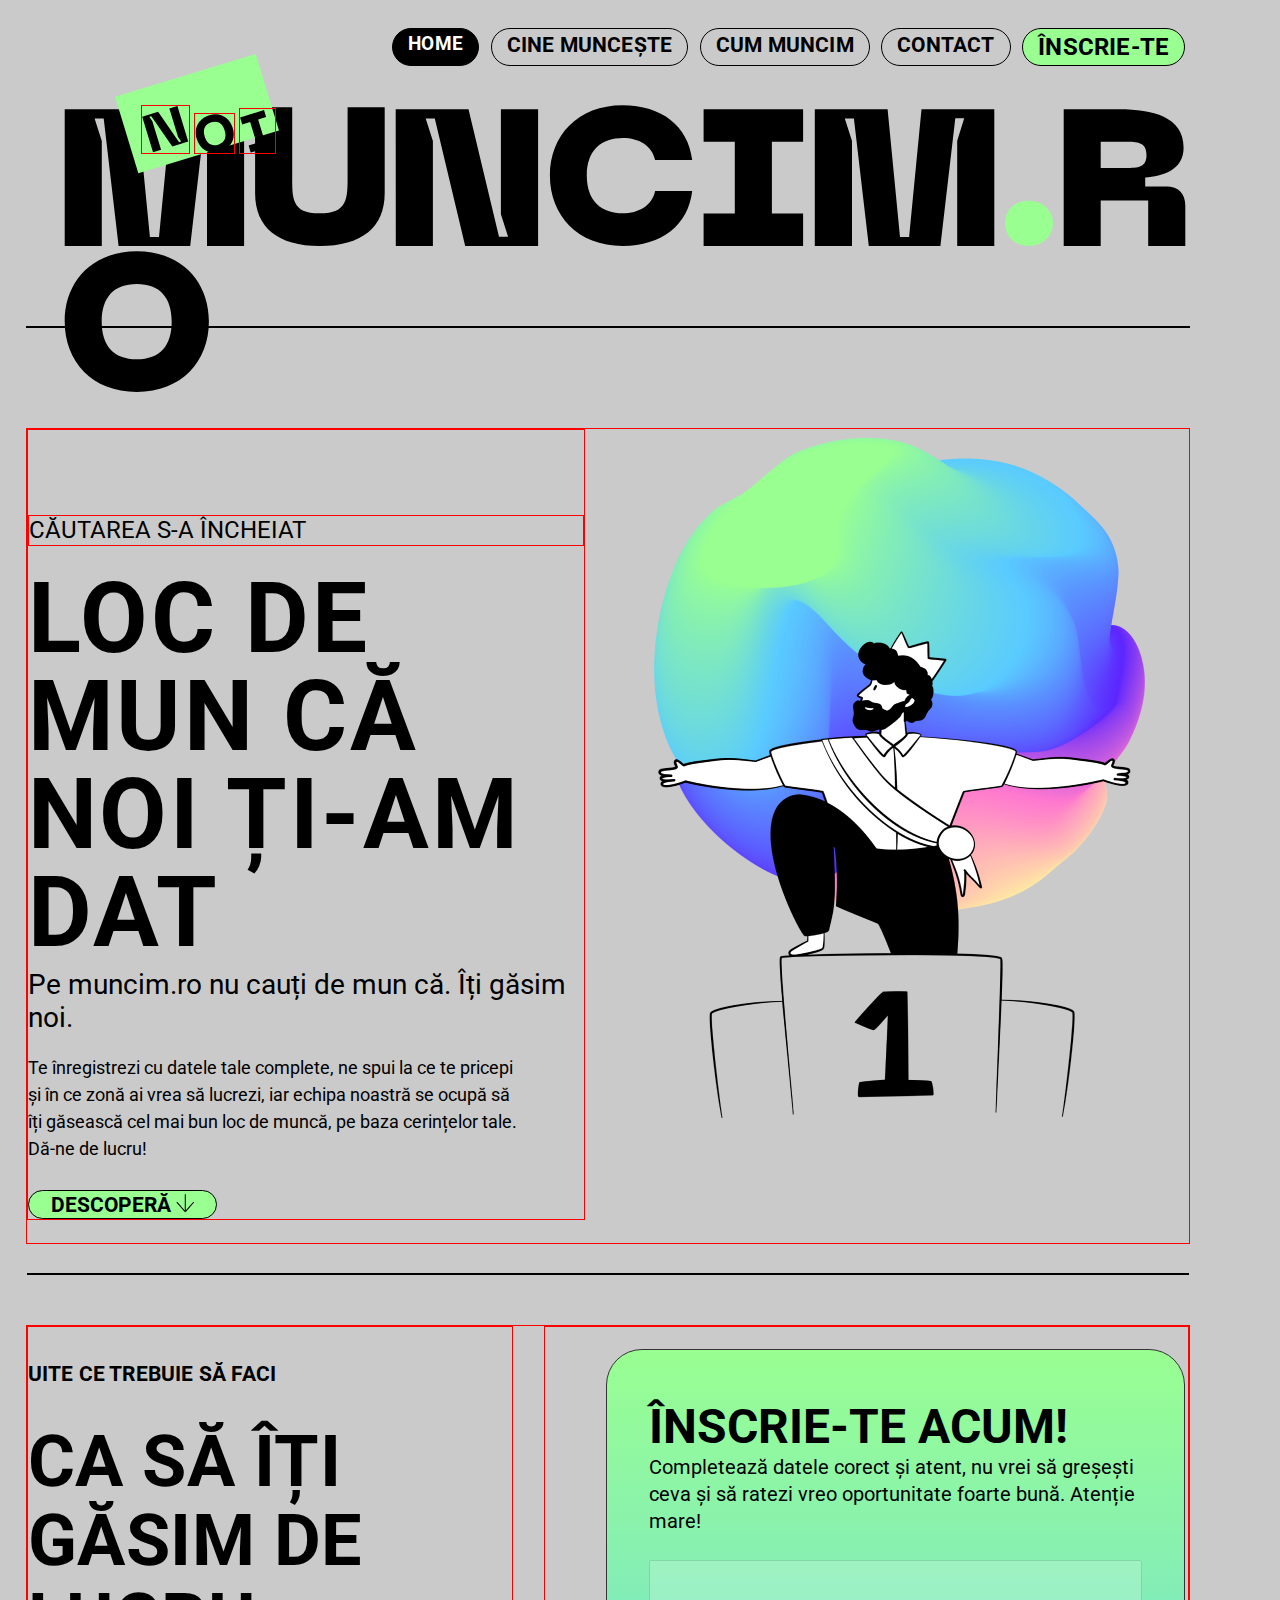
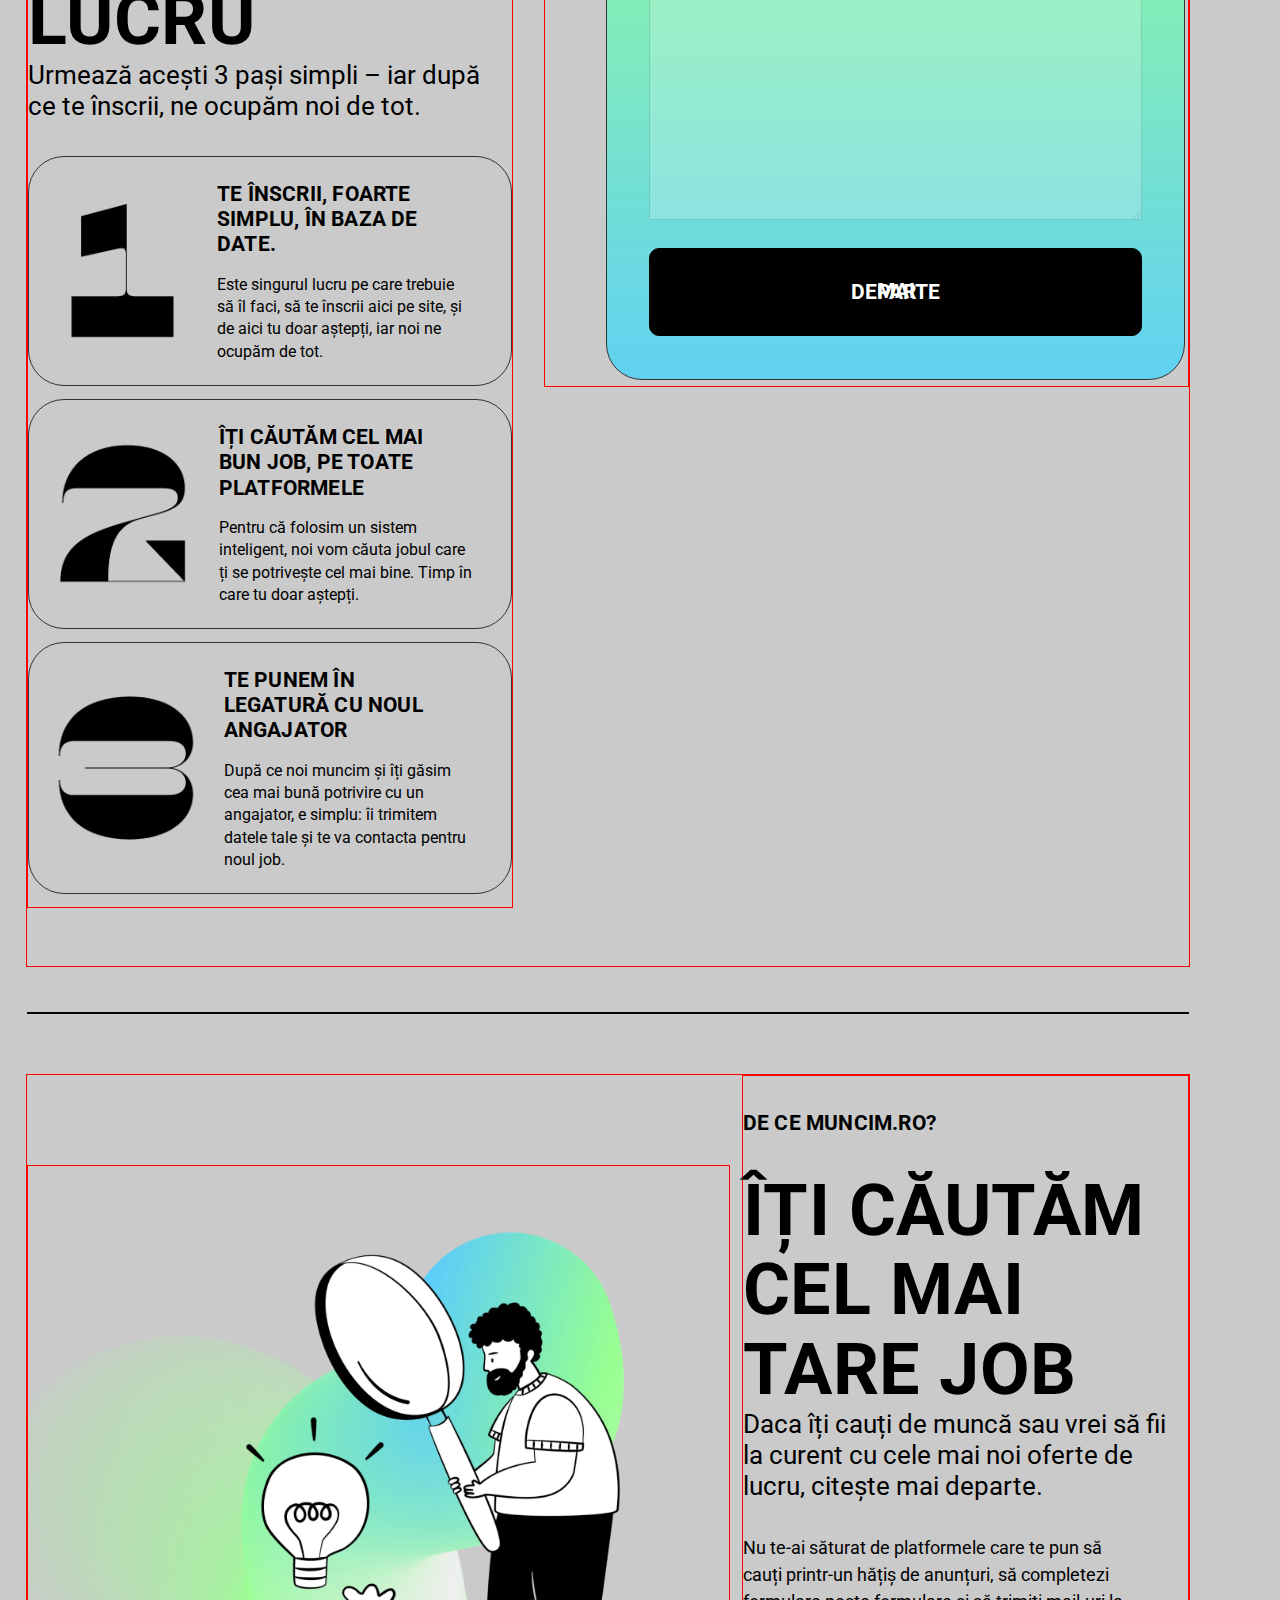
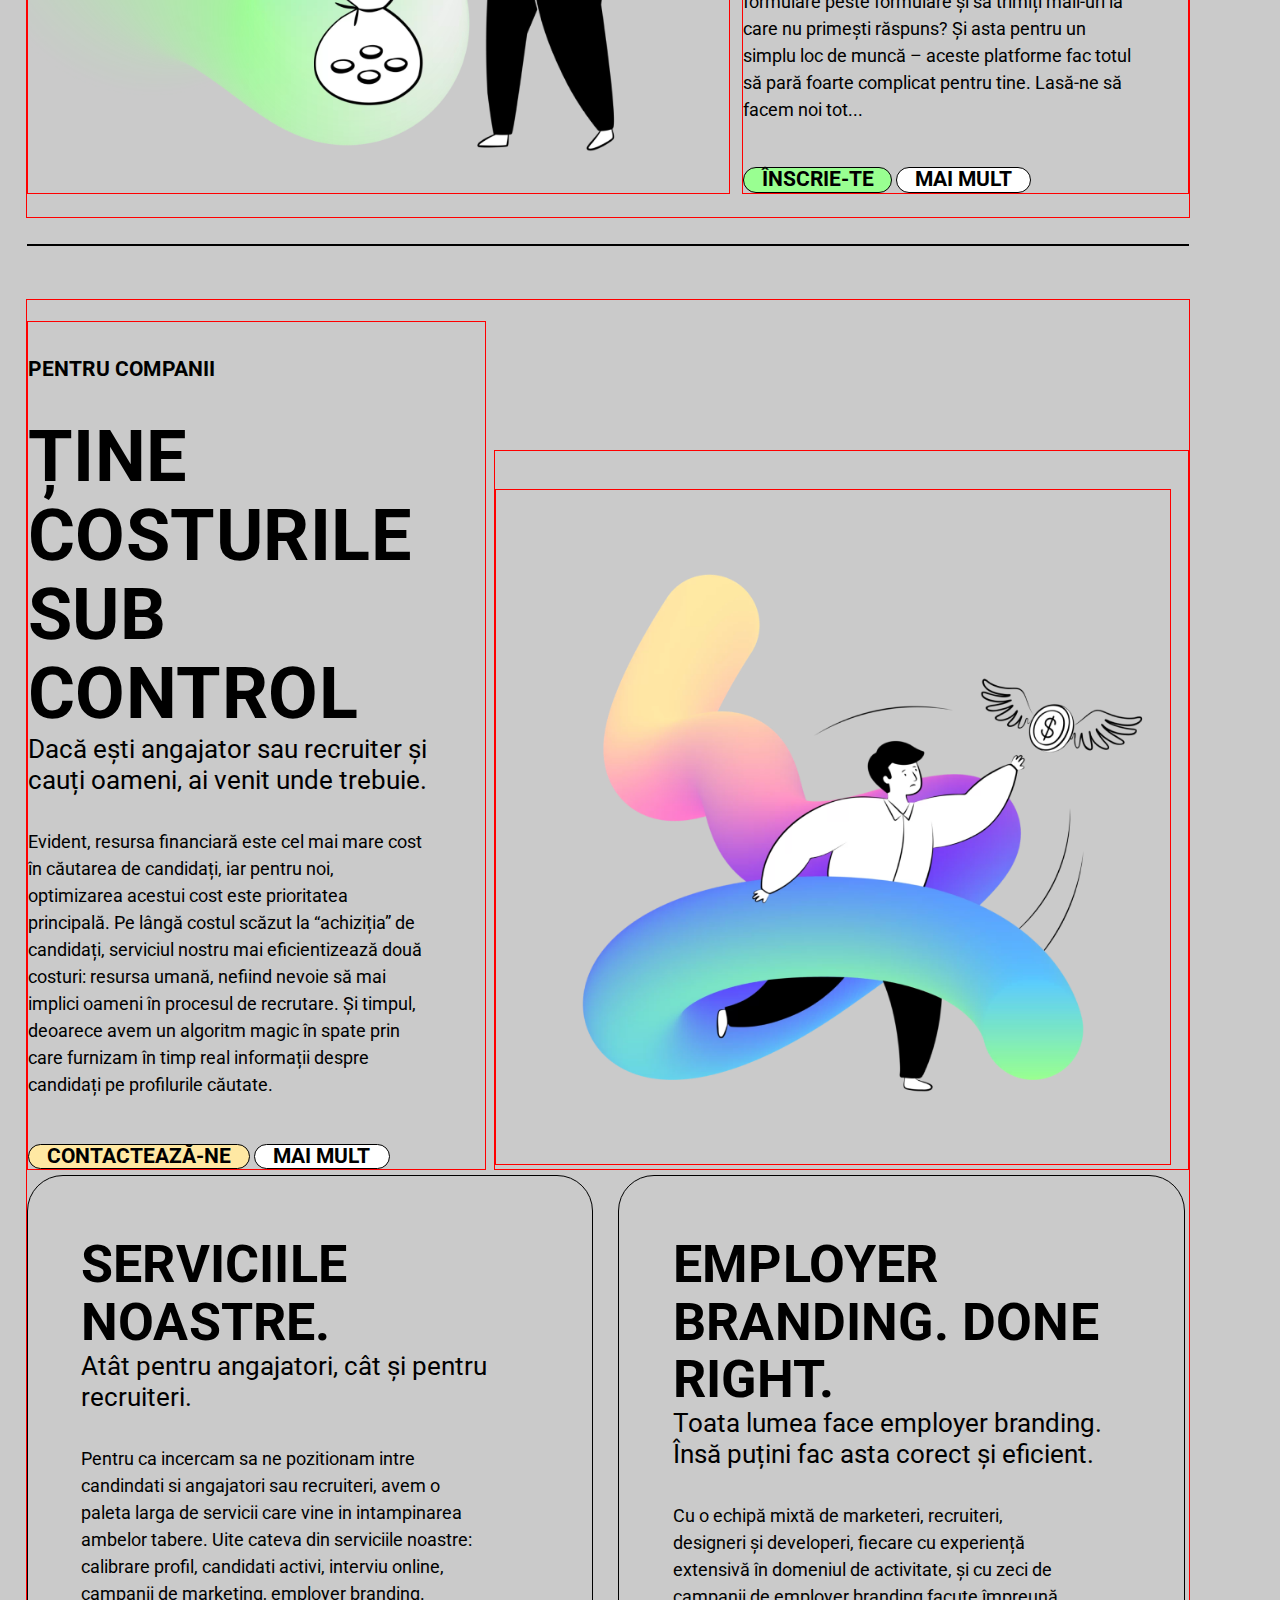
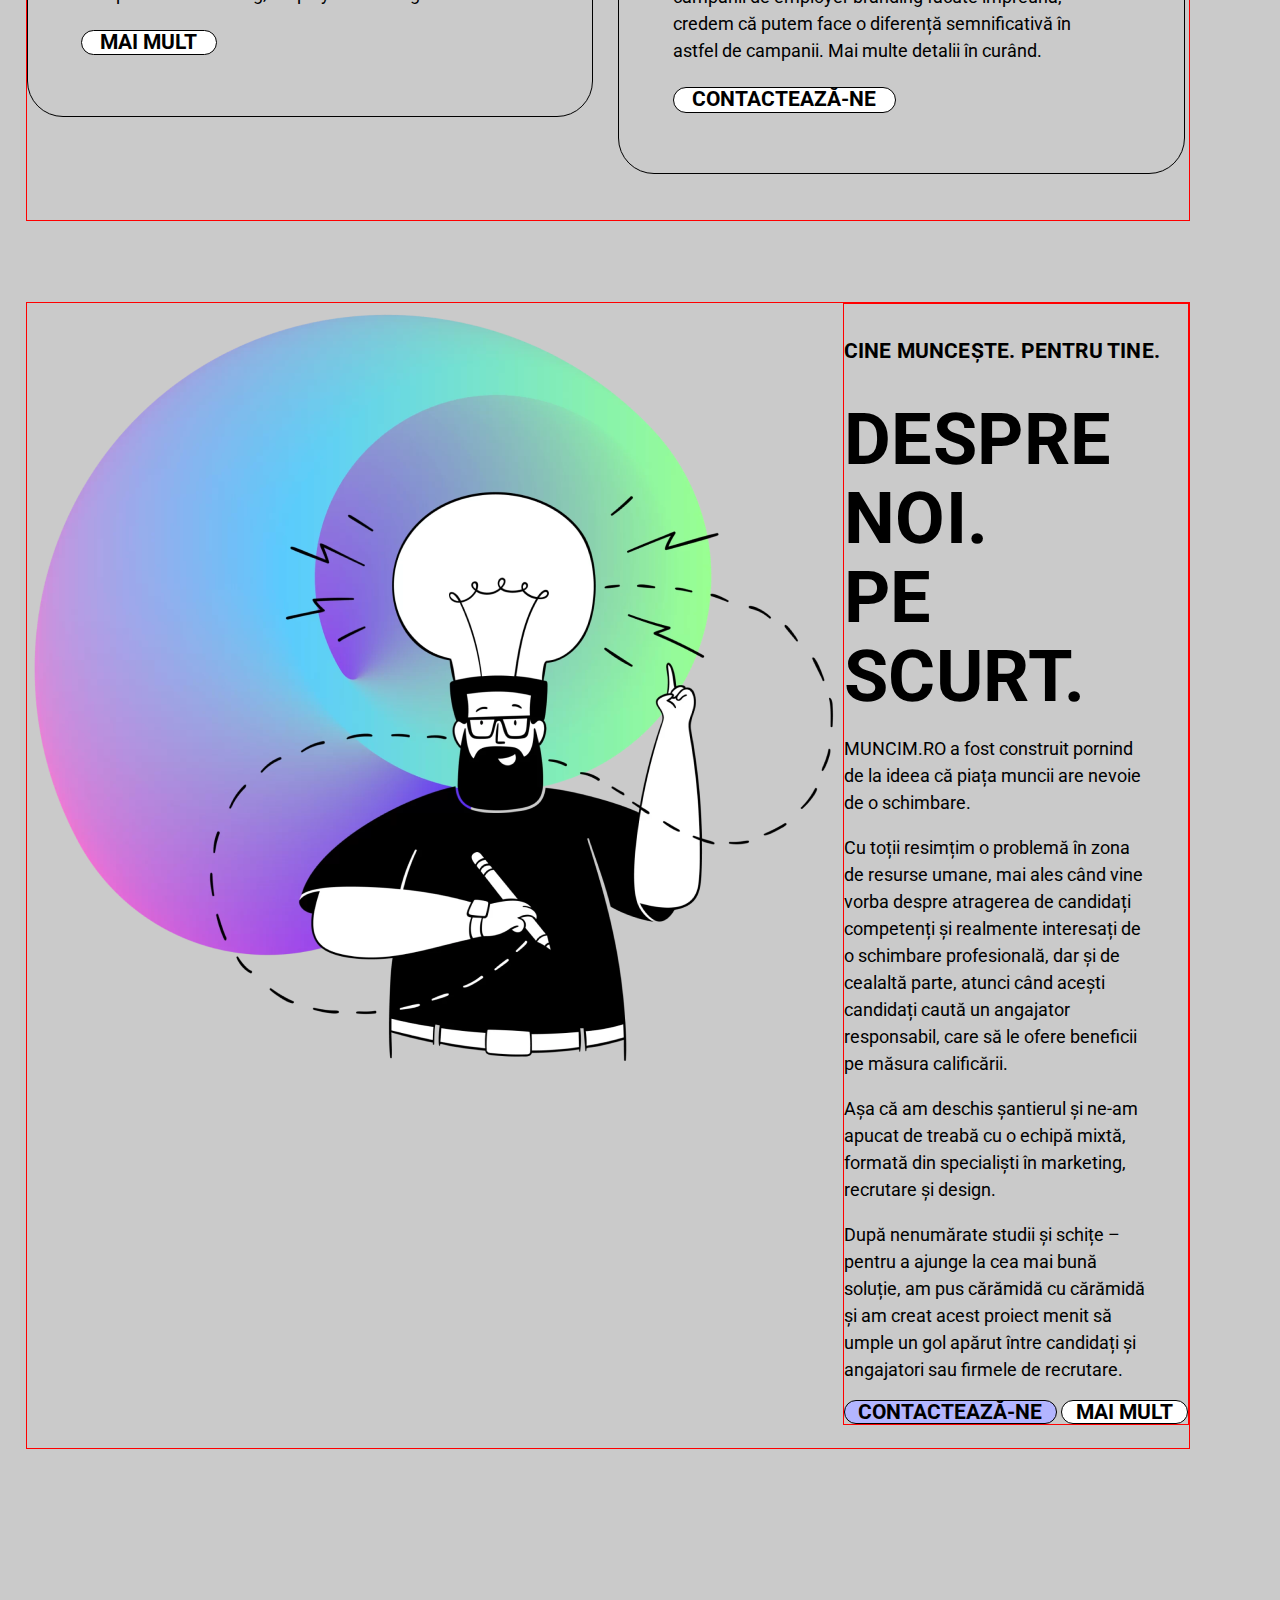
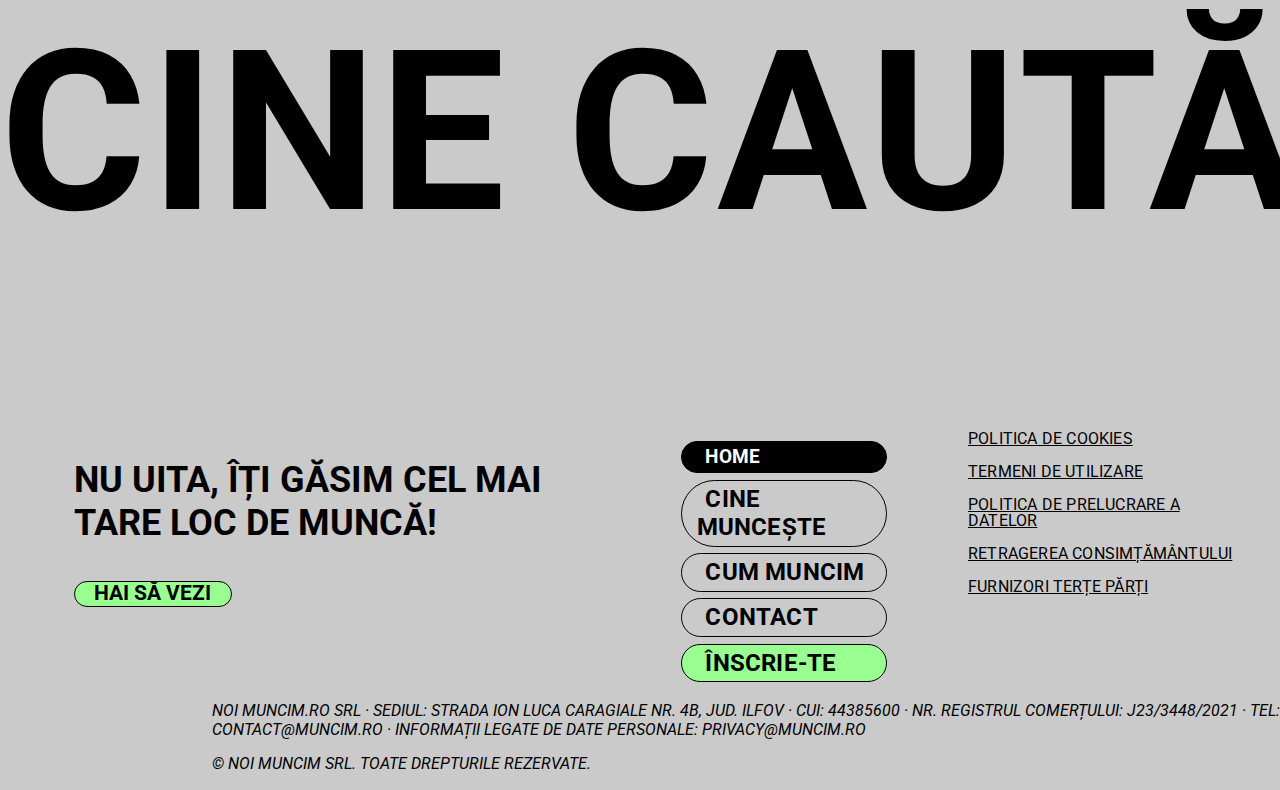
==== commit d3ae8cff: "добавляет normalize css, изменяет сетку grit на flexbox, заменяет часть img, приводит стили к pixel " ====
--- a/index.html
+++ b/index.html
@@ -7,287 +7,316 @@
     <meta name="viewport" content="width=device-width, initial-scale=1.0">
     <title>MUNCIM.RO</title>
     <link rel="stylesheet" href="style.css">
+    <link rel="stylesheet" href="assets/styles/normalize.css">
     <link rel="preconnect" href="https://fonts.googleapis.com">
     <link rel="preconnect" href="https://fonts.gstatic.com" crossorigin>
     <link href="https://fonts.googleapis.com/css2?family=Montserrat:wght@200&family=Roboto&family=Vollkorn&display=swap"
         rel="stylesheet">
 </head>
 
+
 <body>
-    <div class="container">
-        <header class="header">
-            <nav class="nav">
-                <ul class="mainmenu">
-                    <li class="home"><a href=".html">HOME</a></li>
-                    <li class="link2"><a href=".html">Cine muncește</a></li>
-                    <li class="link2"><a href=".html">Cum muncim</a> </li>
-                    <li class="link2"><a href=".html">Contact</a></li>
-                    <li class="sign_up1"><a href=".html">Înscrie-te</a></li>
-                </ul>
-            </nav>
-            <div class="grid_title">
-                <div class="logo">
-                    <svg class="square" width="164" height="120" viewBox="0 0 164 120" fill="none"
-                        xmlns="http://www.w3.org/2000/svg">
-                        <path d="M140.669 0.0102709L0.0487518 42.8608L23.3396 119.293L163.96 76.4426L140.669 0.0102709Z"
-                            fill="#99FF91" />
-                    </svg>
-                </div>
-                <div class="noi">
-                    <svg class="N" width="49" height="49" viewBox="0 0 49 49" fill="none"
-                        xmlns="http://www.w3.org/2000/svg">
-                        <path
-                            d="M11.5 48.3L19.9 45.7L10.8 16L7.6 11.2L9.7 10.6L31.6 42.2L48.2 37.1L36.9 0L28.5 2.6L37.6 32.3L40.8 37.1L38.7 37.7L16.8 6.1L0.199997 11.2L11.5 48.3Z"
-                            fill="black" />
-                    </svg><svg class="O" width="41" height="41" viewBox="0 0 41 41" fill="none"
-                        xmlns="http://www.w3.org/2000/svg">
-                        <path
-                            d="M1.8 26.3C5.1 37.1 14.8 43.2 26.6 39.6C38.3 36 43 25.6 39.7 14.7C36.4 3.9 26.7 -2.2 15 1.4C3.1 5.1 -1.5 15.5 1.8 26.3ZM10.2 23.7C7.99999 16.6 10.2 10.9 17.2 8.8C24.2 6.7 29.1 10.2 31.2 17.3C33.4 24.5 31.3 30.1 24.3 32.2C17.3 34.4 12.4 30.9 10.2 23.7Z"
-                            fill="black" />
-                    </svg><svg class="I" width="37" height="46" viewBox="0 0 37 46" fill="none"
-                        xmlns="http://www.w3.org/2000/svg">
-                        <path
-                            d="M27.6 8.3L25.4 0.900002L0.100006 8.6L2.3 16L10.7 13.4L17.5 35.8L9.10001 38.4L11.3 45.8L36.6 38.1L34.4 30.7L26 33.3L19.2 10.9L27.6 8.3Z"
-                            fill="black" />
-                    </svg>
-                </div>
-
-                <div class="title">
-                    <svg width="181" height="137" viewBox="0 0 181 137" fill="none" xmlns="http://www.w3.org/2000/svg">
-                        <path
-                            d="M0.700001 137H37.8V31.9L30.6 9.4H39.7L54.6 137H126.2L141.1 9.3H150L143 31.8V137H180.1V0.199997H107.4L95 127.9H85.9L73.4 0.199997H0.700001V137Z"
-                            fill="black" />
-                    </svg><svg width="130" height="139" viewBox="0 0 130 139" fill="none"
-                        xmlns="http://www.w3.org/2000/svg">
-                        <path
-                            d="M0.100006 86.2C0.100006 120.3 23 139 64.7 139C106.6 139 129.7 120.4 129.7 86.2V0.199997H92.6V67.9C92.6 91 93.2 106.3 64.7 106.3C36.2 106.3 37.2 91 37.2 67.9V0.199997H0.100006V86.2Z"
-                            fill="black" />
-                    </svg><svg width="144" height="137" viewBox="0 0 144 137" fill="none"
-                        xmlns="http://www.w3.org/2000/svg">
-                        <path
-                            d="M0.799988 137H37.9V31.9L30.7 9.4H39.8L70.2 137H143.1V0.199997H105.9V105.3L113.1 127.8H104L73.5 0.199997H0.700012L0.799988 137Z"
-                            fill="black" />
-                    </svg><svg width="144" height="141" viewBox="0 0 144 141" fill="none"
-                        xmlns="http://www.w3.org/2000/svg">
-                        <path
-                            d="M0.900024 70.5C0.900024 110.5 28.8 140.9 73.6 140.9C113 140.9 139.2 119.9 143.2 86H106.1C103 100.7 89.6001 108.3 73.9001 108.3C53.1001 108.3 37.8 96.9 37.8 70.5C37.8 44.3 53.1001 32.9 73.9001 32.9C89.6001 32.9 103 40.3 106.1 55H143.2C139.1 21.2 112.9 0.300003 73.6 0.300003C28.8 0.300003 0.900024 30.7 0.900024 70.5Z"
-                            fill="black" />
-                    </svg><svg width="101" height="137" viewBox="0 0 101 137" fill="none"
-                        xmlns="http://www.w3.org/2000/svg">
-                        <path
-                            d="M100.1 32.8V0.199997H0.599976V32.8H31.8V104.4H0.599976V137H100.1V104.4H68.9V32.8H100.1Z"
-                            fill="black" />
-                    </svg><svg width="181" height="137" viewBox="0 0 181 137" fill="none"
-                        xmlns="http://www.w3.org/2000/svg">
-                        <path
-                            d="M0.900024 137H38V31.9L30.8 9.4H39.9L54.8 137H126.4L141.3 9.3H150.2L143.2 31.8V137H180.3V0.199997H107.5L95.1 127.9H86L73.6 0.199997H0.799988V137H0.900024Z"
-                            fill="black" />
-                    </svg><svg width="48" height="46" viewBox="0 0 48 46" fill="none"
-                        xmlns="http://www.w3.org/2000/svg">
-                        <path
-                            d="M23.7 45.9C38.2 45.9 47.9 35.4 47.9 23C47.9 11 38.2 0.699997 23.7 0.699997C8.80001 0.699997 0 11 0 23C0 35.5 8.80001 45.9 23.7 45.9Z"
-                            fill="#99FF91" />
-                    </svg><svg width="123" height="137" viewBox="0 0 123 137" fill="none"
-                        xmlns="http://www.w3.org/2000/svg">
-                        <path
-                            d="M0.699951 137H37.6999V91.6H85.1999V137H122.3V96.5C122.3 84.5 115.3 77.5 103.5 77.5H82.1999V68.6C99.2999 66.9 120.6 61.8 120.6 38.5C120.6 7.8 89.1999 0.300003 56.5999 0.300003H0.699951V137ZM37.6999 59V32.8H56.4999C72.9999 32.8 83.4999 32 83.4999 46C83.4999 60 72.9999 59 56.4999 59H37.6999Z"
-                            fill="black" />
-                    </svg><svg width="145" height="141" viewBox="0 0 145 141" fill="none"
-                        xmlns="http://www.w3.org/2000/svg">
-                        <path
-                            d="M0.699951 70.5C0.699951 110.5 28 140.9 72.9 140.9C117.5 140.9 144.9 110.4 144.9 70.5C144.9 30.7 117.6 0.300003 72.9 0.300003C28 0.300003 0.699951 30.7 0.699951 70.5ZM37.7 70.5C37.7 46.6 49.5 32.9 72.8 32.9C96.1001 32.9 107.7 46.7 107.7 70.5C107.7 94.6 96.1001 108.3 72.8 108.3C49.5 108.3 37.7 94.6 37.7 70.5Z"
-                            fill="black" />
-                    </svg>
-                </div>
-            </div>
-        </header>
-
-
-        <div class="left_block1">
-            <p class="onetext">căutarea s-a încheiat</p>
-            <h2>loc de mun­că noi ți-am dat</h2>
-            <p class="urmeaza">Pe muncim.ro nu cauți de muncă. Îți găsim noi.</p>
-            <p class="paragraph">Te înregistrezi cu datele tale complete, ne spui la ce te pricepi și în ce zonă ai
-                vrea
-                să lucrezi,
-                iar
-                echipa noastră se ocupă să îți găsească cel mai bun loc de muncă, pe baza cerințelor tale. Dă-ne de
-                lucru!
-            </p>
-            <form>
-                <input class="button_green" type="button" value="Descoperă &darr;" />
-            </form>
+    <header class="header">
+        <nav class="nav">
+            <ul class="mainmenu">
+                <li><a href=".html">HOME</a></li>
+                <li><a href=".html">Cine muncește</a></li>
+                <li><a href=".html">Cum muncim</a> </li>
+                <li><a href=".html">Contact</a></li>
+                <li><a href=".html">Înscrie-te</a></li>
+            </ul>
+        </nav>
+        <div class="grid_title">
+            <div class="logo">
+                <svg class="square" width="164" height="120" viewBox="0 0 164 120" fill="none"
+                    xmlns="http://www.w3.org/2000/svg">
+                    <path d="M140.669 0.0102709L0.0487518 42.8608L23.3396 119.293L163.96 76.4426L140.669 0.0102709Z"
+                        fill="#99FF91" />
+                </svg>
+            </div>
+            <div class="noi">
+                <svg class="N" width="49" height="49" viewBox="0 0 49 49" fill="none" xmlns="http://www.w3.org/2000/svg"
+                    style="border:1px solid red;">
+                    <path
+                        d="M11.5 48.3L19.9 45.7L10.8 16L7.6 11.2L9.7 10.6L31.6 42.2L48.2 37.1L36.9 0L28.5 2.6L37.6 32.3L40.8 37.1L38.7 37.7L16.8 6.1L0.199997 11.2L11.5 48.3Z"
+                        fill="black" />
+                </svg>
+                <svg class="O" width="41" height="41" viewBox="0 0 41 41" fill="none" xmlns="http://www.w3.org/2000/svg"
+                    style="border:1px solid red;">
+                    <path
+                        d="M1.9 26.3C5.1 37.1 14.8 43.2 26.6 39.6C38.3 36 43 25.6 39.7 14.7C36.4 3.9 26.7 -2.2 15 1.4C3.1 5.1 -1.5 15.5 1.8 26.3ZM10.2 23.7C7.99999 16.6 10.2 10.9 17.2 8.8C24.2 6.7 29.1 10.2 31.2 17.3C33.4 24.5 31.3 30.1 24.3 32.2C17.3 34.4 12.4 30.9 10.2 23.7Z"
+                        fill="black" />
+                </svg>
+                <svg class="I" width="37" height="46" viewBox="0 0 37 46" fill="none" xmlns="http://www.w3.org/2000/svg"
+                    style="border:1px solid red;">
+                    <path
+                        d="M27.6 8.3L25.4 0.900002L0.100006 8.6L2.3 16L10.7 13.4L17.5 35.8L9.10001 38.4L11.3 45.8L36.6 38.1L34.4 30.7L26 33.3L19.2 10.9L27.6 8.3Z"
+                        fill="black" />
+                </svg>
+            </div>
+
+            <div class="title">
+                <svg width="181" height="137" viewBox="0 0 181 137" fill="none" xmlns="http://www.w3.org/2000/svg">
+                    <path
+                        d="M0.700001 137H37.8V31.9L30.6 9.4H39.7L54.6 137H126.2L141.1 9.3H150L143 31.8V137H180.1V0.199997H107.4L95 127.9H85.9L73.4 0.199997H0.700001V137Z"
+                        fill="black" />
+                </svg><svg width="130" height="139" viewBox="0 0 130 139" fill="none"
+                    xmlns="http://www.w3.org/2000/svg">
+                    <path
+                        d="M0.100006 86.2C0.100006 120.3 23 139 64.7 139C106.6 139 129.7 120.4 129.7 86.2V0.199997H92.6V67.9C92.6 91 93.2 106.3 64.7 106.3C36.2 106.3 37.2 91 37.2 67.9V0.199997H0.100006V86.2Z"
+                        fill="black" />
+                </svg><svg width="144" height="137" viewBox="0 0 144 137" fill="none"
+                    xmlns="http://www.w3.org/2000/svg">
+                    <path
+                        d="M0.799988 137H37.9V31.9L30.7 9.4H39.8L70.2 137H143.1V0.199997H105.9V105.3L113.1 127.8H104L73.5 0.199997H0.700012L0.799988 137Z"
+                        fill="black" />
+                </svg><svg width="144" height="141" viewBox="0 0 144 141" fill="none"
+                    xmlns="http://www.w3.org/2000/svg">
+                    <path
+                        d="M0.900024 70.5C0.900024 110.5 28.8 140.9 73.6 140.9C113 140.9 139.2 119.9 143.2 86H106.1C103 100.7 89.6001 108.3 73.9001 108.3C53.1001 108.3 37.8 96.9 37.8 70.5C37.8 44.3 53.1001 32.9 73.9001 32.9C89.6001 32.9 103 40.3 106.1 55H143.2C139.1 21.2 112.9 0.300003 73.6 0.300003C28.8 0.300003 0.900024 30.7 0.900024 70.5Z"
+                        fill="black" />
+                </svg><svg width="101" height="137" viewBox="0 0 101 137" fill="none"
+                    xmlns="http://www.w3.org/2000/svg">
+                    <path d="M100.1 32.8V0.199997H0.599976V32.8H31.8V104.4H0.599976V137H100.1V104.4H68.9V32.8H100.1Z"
+                        fill="black" />
+                </svg><svg width="181" height="137" viewBox="0 0 181 137" fill="none"
+                    xmlns="http://www.w3.org/2000/svg">
+                    <path
+                        d="M0.900024 137H38V31.9L30.8 9.4H39.9L54.8 137H126.4L141.3 9.3H150.2L143.2 31.8V137H180.3V0.199997H107.5L95.1 127.9H86L73.6 0.199997H0.799988V137H0.900024Z"
+                        fill="black" />
+                </svg><svg width="48" height="46" viewBox="0 0 48 46" fill="none" xmlns="http://www.w3.org/2000/svg">
+                    <path
+                        d="M23.7 45.9C38.2 45.9 47.9 35.4 47.9 23C47.9 11 38.2 0.699997 23.7 0.699997C8.80001 0.699997 0 11 0 23C0 35.5 8.80001 45.9 23.7 45.9Z"
+                        fill="#99FF91" />
+                </svg><svg width="123" height="137" viewBox="0 0 123 137" fill="none"
+                    xmlns="http://www.w3.org/2000/svg">
+                    <path
+                        d="M0.699951 137H37.6999V91.6H85.1999V137H122.3V96.5C122.3 84.5 115.3 77.5 103.5 77.5H82.1999V68.6C99.2999 66.9 120.6 61.8 120.6 38.5C120.6 7.8 89.1999 0.300003 56.5999 0.300003H0.699951V137ZM37.6999 59V32.8H56.4999C72.9999 32.8 83.4999 32 83.4999 46C83.4999 60 72.9999 59 56.4999 59H37.6999Z"
+                        fill="black" />
+                </svg><svg width="145" height="141" viewBox="0 0 145 141" fill="none"
+                    xmlns="http://www.w3.org/2000/svg">
+                    <path
+                        d="M0.699951 70.5C0.699951 110.5 28 140.9 72.9 140.9C117.5 140.9 144.9 110.4 144.9 70.5C144.9 30.7 117.6 0.300003 72.9 0.300003C28 0.300003 0.699951 30.7 0.699951 70.5ZM37.7 70.5C37.7 46.6 49.5 32.9 72.8 32.9C96.1001 32.9 107.7 46.7 107.7 70.5C107.7 94.6 96.1001 108.3 72.8 108.3C49.5 108.3 37.7 94.6 37.7 70.5Z"
+                        fill="black" />
+                </svg>
+            </div>
         </div>
-
-        <img class="img_block1" src="assets/img/imagemain.png">
-
-        <img class="line1" src="/assets/img/line.png">
-
-        <div class="left_block2">
-            <h5>Uite ce trebuie să faci</h5>
-            <h3>Ca să îți găsim de lucru</h3>
-            <p class="urmeaza">Urmează acești 3 pași simpli – iar după ce te înscrii, ne ocupăm noi de tot. </p>
-
-            <div class="flex123">
-                <img src="assets/img/image1.png">
+    </header>
+
+    <main>
+        <div class="flex__wrapper_main">
+            <section class="section section1">
+                <div class="section__block_text">
+                    <p id="CAUTAREA">căutarea s-a încheiat</p>
+                    <h2>loc de mun ­că noi ți-am dat</h2>
+                    <p class="urmeaza urmeaza1">Pe muncim.ro nu cauți de mun că. Îți găsim noi.</p>
+                    <p class="paragraph">Te înregistrezi cu datele tale complete, ne spui la ce te pricepi și în ce
+                        zonă
+                        ai vrea să lucrezi, iar echipa noastră se ocupă să îți găsească cel mai bun loc de muncă, pe
+                        baza cerințelor tale. Dă-ne de lucru!
+                    </p>
+                    <div>
+                        <button class="button_green">Descoperă
+                            <img src="/assets/img/arrow.svg" alt="arrow">
+                        </button>
+                    </div>
+                </div>
                 <div>
-                    <h5>Te înscrii, foarte simplu, în ­baza de date.</h5>
-                    <p class="paragraph">Este singurul lucru pe care trebuie să îl faci, să te înscrii aici pe site,
-                        și de aici tu doar aștepți, iar noi ne ocupăm de tot.</p>
-                </div>
-            </div>
-            <div class="flex123">
-                <img src="/assets/img/image2.png">
-                <div>
-                    <h5>Îți căutăm cel mai bun job, pe toate platformele</h5>
-                    <p class="paragraph">Pentru că folosim un sistem inteligent, noi vom căuta jobul care ți se
-                        potrivește
-                        cel mai bine. Timp
-                        în
-                        care
-                        tu doar aștepți.</p>
-                </div>
-            </div>
-            <div class="flex123">
-                <img src="/assets/img/image3.png">
-                <div>
-                    <h5>te punem în legatură cu noul angajator</h5>
-                    <p class="paragraph">După ce noi muncim și îți găsim cea mai bună potrivire cu un angajator, e
-                        simplu:
-                        îi trimitem datele
-                        tale
-                        și te va contacta pentru noul job.</p>
-                </div>
-            </div>
-
+                    <img class="img_block1" src="assets/img/imagemain.png">
+                </div>
+            </section>
+
+            <section class="section section2">
+                <div class="section2__text section__block_text">
+                    <h5>Uite ce trebuie să faci</h5>
+                    <h3>Ca să îți <br> găsim de <br>lucru</h3>
+                    <p class="urmeaza">Urmează acești 3 pași simpli – iar după ce te înscrii, ne ocupăm noi de tot.
+                    </p>
+
+                    <div class="flex123">
+                        <div class="flex123__imgWrapper">
+                            <img src="assets/img/imageOne.svg">
+                        </div>
+                        <div>
+                            <h5 class="flex123__title">Te înscrii, foarte simplu, în ­baza de date.</h5>
+                            <p class="flex123__paragraph">Este singurul lucru pe care trebuie să îl faci, să te înscrii aici
+                                pe
+                                site,
+                                și de aici tu doar aștepți, iar noi ne ocupăm de tot.</p>
+                        </div>
+                    </div>
+                    <div class="flex123">
+                        <div class="flex123__imgWrapper">
+                            <img src="/assets/img/imageTwo.svg">
+                        </div>
+                        <div>
+                            <h5 class="flex123__title">Îți căutăm cel mai bun job, pe toate platformele</h5>
+                            <p class="flex123__paragraph">Pentru că folosim un sistem inteligent, noi vom căuta jobul care ți
+                                se
+                                potrivește
+                                cel mai bine. Timp
+                                în
+                                care
+                                tu doar aștepți.</p>
+                        </div>
+                    </div>
+                    <div class="flex123 flex3">
+                        <div class="flex123__imgWrapper">
+                            <img src="/assets/img/imageThree.svg">
+                        </div>
+                        <div>
+                            <h5 class="flex123__title">te punem în legatură cu noul angajator</h5>
+                            <p class="flex123__paragraph">După ce noi muncim și îți găsim cea mai bună potrivire cu un
+                                angajator,
+                                e
+                                simplu:
+                                îi trimitem datele
+                                tale
+                                și te va contacta pentru noul job.</p>
+                        </div>
+                    </div>
+                </div>
+
+                <div class="section2__form">
+                    <form class="inter_now">
+                        <p class="inscrie">Înscrie-te acum!</p>
+                        <p class="form__paragraph">Completează datele corect și atent, nu vrei să greșești ceva și să
+                            ratezi vreo oportunitate foarte bună. Atenție mare!</p>
+                        <textarea class="textarea"> </textarea> <br>
+                        <button class="maideparte">Mai departe</button>
+                    </form>
+                </div>
+            </section>
+
+            <section class="section section3">
+                <div class="section3__block_image">
+                    <img class="section3__image" src="/assets/img/image_man2.png">
+                </div>
+                <div class="section__block_text section3_text">
+                    <h5>de ce muncim.ro?</h5>
+                    <h3>Îți căutăm cel mai tare job</h3>
+                    <p class="urmeaza">Daca îți cauți de muncă sau vrei să fii la curent cu cele mai noi oferte de
+                        lucru, citește mai departe.
+                    </p>
+                    <p class="paragraph">Nu te-ai săturat de platformele care te pun să cauți printr-un hățiș de
+                        anunțuri, să completezi formulare peste formulare și să trimiți mail-uri la care nu primești
+                        răspuns? Și asta pentru
+                        un simplu loc de muncă – aceste platforme fac totul să pară foarte complicat pentru tine.
+                        Lasă-ne să facem
+                        noi tot...
+                    </p>
+                    <div class="section__buttons">
+                        <button class="button_green">înscrie-te</button>
+                        <button class="mai_mult_button">mai mult</button>
+                    </div>
+                </div>
+            </section>
+
+            <section class="section section4">
+                <div class="section__block_text section4_text">
+                    <h5>PENTRU companii</h5>
+                    <h3>Ține <br> costurile sub control</h3>
+                    <p class="urmeaza">Dacă ești angajator sau recruiter și cauți oameni, ai venit unde trebuie.</p>
+                    <p class="paragraph">Evident, resursa financiară este cel mai mare cost în căutarea de candidați,
+                        iar pentru noi, optimizarea acestui cost este prioritatea principală. Pe lângă costul scăzut la
+                        “achiziția” de candidați, serviciul nostru mai eficientizează două costuri: resursa umană,
+                        nefiind nevoie să mai implici oameni în procesul de recrutare. Și timpul, deoarece avem un
+                        algoritm magic în spate prin care furnizam în timp real informații despre candidați pe
+                        profilurile căutate.
+                    </p>
+                    <div class="section__buttons">
+                        <button class="contact_us">Contactează-ne</button>
+                        <button class="mai_mult_button">mai mult</button>
+                    </div>
+                </div>
+                <div class="section4__block_image">
+                    <img class="section4__image" src="assets/img/image_man3.png">
+                </div>
+
+                <div class="section__block_text section4_outlined">
+                    <h4>serviciile <br> noastre.</h4>
+                    <p class="urmeaza">Atât pentru angajatori, cât și pentru recruiteri.</p>
+                    <p class="paragraph">Pentru ca incercam sa ne pozitionam intre candindati si angajatori sau
+                        recruiteri,
+                        avem
+                        o
+                        paleta larga de servicii care vine in intampinarea ambelor tabere. Uite cateva din
+                        serviciile
+                        noastre:
+                        calibrare
+                        profil, candidati activi, interviu online, campanii de marketing, employer branding.
+                    </p>
+
+                    <button class="mai_mult_button">mai mult</button>
+
+                </div>
+
+                <div class="section__block_text section4_outlined">
+                    <h4>employer branding. done right.</h4>
+                    <p class="urmeaza">Toata lumea face employer branding. Însă puțini fac asta corect și eficient.
+                    </p>
+                    <p class="paragraph">Cu o echipă mixtă de marketeri, recruiteri, designeri și developeri,
+                        fiecare cu
+                        experiență
+                        extensivă în domeniul de activitate, și cu zeci de campanii de employer branding facute
+                        împreună,
+                        credem
+                        că
+                        putem face o diferență semnificativă în astfel de campanii. Mai multe detalii în curând.
+                    </p>
+
+                    <button class=" white_button contact_us_white">Contactează-ne</button>
+
+                </div>
+            </section>
+
+            <section class="section section6">
+                <img class="left_block6" src="assets/img/imageman4.png">
+
+                <div class="section__block_text">
+                    <h5>Cine muncește. pentru tine. </h5>
+                    <h3>Despre noi.<br>Pe scurt.</h3>
+                    <p class="paragraph">MUNCIM.RO a fost construit pornind de la ideea că piața muncii are nevoie
+                        de o
+                        schimbare.
+                    </p>
+                    <p class="paragraph">Cu toții resimțim o problemă în zona de resurse umane, mai ales când vine
+                        vorba
+                        despre
+                        atragerea de candidați competenți și realmente interesați de o schimbare profesională, dar
+                        și de
+                        cealaltă
+                        parte, atunci când acești candidați caută un angajator responsabil, care să le ofere
+                        beneficii
+                        pe
+                        măsura
+                        calificării.</p>
+                    <p class="paragraph">Așa că am deschis șantierul și ne-am apucat de treabă cu o echipă mixtă,
+                        formată
+                        din
+                        specialiști în marketing, recrutare și design.</p>
+                    <p class="paragraph">După nenumărate studii și schițe – pentru a ajunge la cea mai bună soluție,
+                        am
+                        pus
+                        cărămidă
+                        cu cărămidă și am creat acest proiect menit să umple un gol apărut între candidați și
+                        angajatori
+                        sau
+                        firmele
+                        de recrutare.</p>
+                    <button class="contact_us_violet">Contactează-ne</button>
+                    <button class="mai_mult_button">mai mult</button>
+                </div>
+            </section>
         </div>
-
-        <div class="right_block2">
-            <form class="inter_now">
-                <p class="inscrie">Înscrie-te acum!</p>
-                <p class="paragraph">Completează datele corect și atent, nu vrei să greșești ceva și să ratezi vreo
-                    oportunitate foarte
-                    bună.
-                    Atenție mare!</p>
-                <textarea class="textarea"> </textarea> <br>
-                <input class="maideparte" type="submit" value="Mai departe">
-            </form>
+        <div class="scroller">
+            <h1 id="SLOGAN">CINE CAUTĂ, MUNCEȘTE</h1>
         </div>
-        <img class="line2" src="/assets/img/line.png">
-
-
-
-        <img class="img_block3" src="/assets/img/image_man2.png">
-
-        <div class="right_block3">
-            <h5>de ce muncim.ro?</h5>
-            <h3>Îți căutăm cel mai tare job</h3>
-            <p class="urmeaza">Daca îți cauți de muncă sau vrei să fii la curent cu cele mai noi oferte de lucru,
-                citește mai
-                departe.
-            </p>
-            <p class="paragraph">Nu te-ai săturat de platformele care te pun să cauți printr-un hățiș de anunțuri,
-                să
-                completezi
-                formulare
-                peste formulare și să trimiți mail-uri la care nu primești răspuns? Și asta pentru un simplu loc de
-                muncă – aceste platforme fac totul să pară foarte complicat pentru tine. Lasă-ne să facem noi tot...
-            </p>
-            <form class="buttons">
-                <input class="button_green" type="button" value="înscrie-te">
-                <input class="mai_mult_button" type="button" value="mai mult">
-            </form>
-        </div>
-        <img class="line3" src="/assets/img/line.png">
-    </div>
-    </div>
-    <section class="flex_section4">
-        <div class="left_block4">
-            <h5>PENTRU companii</h5>
-            <h3>Ține costurile sub control</h3>
-            <p class="urmeaza">Dacă ești angajator sau recruiter și cauți oameni, ai venit unde trebuie.</p>
-            <p class="paragraph">Evident, resursa financiară este cel mai mare cost în căutarea de candidați, iar pentru
-                noi,
-                optimizarea acestui cost este prioritatea principală. Pe lângă costul scăzut la “achiziția” de
-                candidați,
-                serviciul nostru mai eficientizează două costuri: resursa umană, nefiind nevoie să mai implici
-                oameni în
-                procesul de recrutare. Și timpul, deoarece avem un algoritm magic în spate prin care furnizam în
-                timp
-                real
-                informații despre candidați pe profilurile căutate.
-            </p>
-            <form>
-                <input class="contact_us" type="button" value="Contactează-ne" />
-                <input class="mai_mult_button" type="button" value="mai mult" />
-            </form>
-        </div>
-        <img class="right_block4" src="assets/img/image_man3.png">
-    </section>
-
-    <img class="line4" src="/assets/img/line.png">
-
-    <section class="flex_section5">
-        <div class="left_block5">
-            <h4>serviciile <br> noastre.</h4>
-            <p class="urmeaza">Atât pentru angajatori, cât și pentru recruiteri.</p>
-            <p class="paragraph">Pentru ca incercam sa ne pozitionam intre candindati si angajatori sau recruiteri, avem
-                o
-                paleta larga de servicii care vine in intampinarea ambelor tabere. Uite cateva din serviciile noastre:
-                calibrare
-                profil, candidati activi, interviu online, campanii de marketing, employer branding.
-            </p>
-            <form>
-                <input class="mai_mult_button" type="button" value="mai mult" />
-            </form>
-        </div>
-
-        <div class="right_block5">
-            <h4>employer branding. done right.</h4>
-            <p class="urmeaza">Toata lumea face employer branding. Însă puțini fac asta corect și eficient.</p>
-            <p class="paragraph">Cu o echipă mixtă de marketeri, recruiteri, designeri și developeri, fiecare cu
-                experiență
-                extensivă în domeniul de activitate, și cu zeci de campanii de employer branding facute împreună, credem
-                că
-                putem face o diferență semnificativă în astfel de campanii. Mai multe detalii în curând.
-            </p>
-            <form class="white_button">
-                <input class="contact_us_white" type="button" value="Contactează-ne" />
-            </form>
-        </div>
-    </section>
-
-    <section class="flex_section6">
-        <img class="left_block6" src="assets/img/imageman4.png">
-
-        <div class="right_block6">
-            <h5>Cine muncește. pentru tine. </h5>
-            <h3>Despre noi.<br>Pe scurt.</h3>
-            <p class="paragraph">MUNCIM.RO a fost construit pornind de la ideea că piața muncii are nevoie de o
-                schimbare.
-            </p>
-            <p class="paragraph">Cu toții resimțim o problemă în zona de resurse umane, mai ales când vine vorba despre
-                atragerea de candidați competenți și realmente interesați de o schimbare profesională, dar și de
-                cealaltă
-                parte, atunci când acești candidați caută un angajator responsabil, care să le ofere beneficii pe măsura
-                calificării.</p>
-            <p class="paragraph">Așa că am deschis șantierul și ne-am apucat de treabă cu o echipă mixtă, formată din
-                specialiști în marketing, recrutare și design.</p>
-            <p class="paragraph">După nenumărate studii și schițe – pentru a ajunge la cea mai bună soluție, am pus
-                cărămidă
-                cu cărămidă și am creat acest proiect menit să umple un gol apărut între candidați și angajatori sau
-                firmele
-                de recrutare.</p>
-            <form> <input class="contact_us_violet" type="button" value="Contactează-ne"> <input class="mai_mult_button"
-                    type="button" value="mai mult"> </form>
-        </div>
-    </section>
-
-    <h1>CINE CAUTĂ, MUNCEȘTE</h1>
+    </main>
     <footer>
         <div class="flexfooter1">
-            <div class="slogan_block">
-                <p class="slogan">Nu uita, îți găsim cel mai tare loc de muncă!</p>
+            <div class="flexfooter1__slogan_block">
+                <p class="flexfooter1__slogan">Nu uita, îți găsim cel mai tare loc de muncă!</p>
                 <form> <input class="button_green" type="button" value="Hai să vezi"></form>
             </div>
 
@@ -318,7 +347,7 @@
 
 
     </footer>
-
 </body>
 
+
 </html>--- a/style.css
+++ b/style.css
@@ -1,423 +1,537 @@
-.container {
-    display: grid;
-    width: 100%;
-    grid-template-columns: repeat (4, 1fr);
-    grid-template-rows: repeat(10, auto);
-    grid-template-areas:
-        "hd hd hd hd"
-        "lb1 img1 img1 img1"
-        "ln1 ln1 ln1 ln1"
-        "lb2 fb2 fb2 fb2"
-        "ln2 ln2 ln2 ln2"
-        "img3 img3 rb3 rb3"
-        "ln3  ln3 ln3 ln3";
-    row-gap: 0.5vh;
-    margin: 0 1%;
-}
-
-.header {
-    grid-area: hd;
-}
-
-.left_block1 {
-    grid-area: lb1;
-}
-
-.img_block1 {
-    grid-area: img1;
-    top: -69.27px;
-}
-
-.line1 {
-    grid-area: ln1;
-}
-
-.left_block2 {
-    grid-area: lb2;
-}
-
-.right_block2 {
-    grid-area: fb2;
-    margin-top: 5%;
-}
-
-.line2 {
-    grid-area: ln2;
-}
-
-.img_block3 {
-    grid-area: img3;
-    left: -66px;
-}
-
-.right_block3 {
-    grid-area: rb3;
-    margin-right: 4%;
-}
-
-.line3 {
-    grid-area: ln3;
-}
-
-/* флекс-блоки, начиная с 4 секции */
-.flex_section4, .flex_section5, .flex_section6 {
-    display: flex;
-    flex-flow: row nowrap;
-    justify-content: space-around;
-    gap: 2%;
-    margin-bottom: 2%;
-    margin-left: 1%;
-}
-
-.left_block5, .right_block5 {
-    border: 1px solid #000000;
-    box-sizing: border-box;
-    border-radius: 36px;
-    padding: 3% 3%;
-    margin: 2%;
-    box-sizing: 20vw;
-}
-
-.left_block4 {
-    flex-basis: 35vw;
-    margin-left: 2vw;
-}
-
-.right_block4 {
-    margin-right: 5vw;
-}
-
-.line1,
-.line2,
-.line3,
-.line4 {
-    width: 94%;
-    margin-left: 3%;
-    margin-right: 3%;
+*,
+*:before,
+*:after {
+  box-sizing: border-box;
+  box-sizing: border-box;
+}
+
+body {
+  background-color: #cacaca;
+  width: 100%;
+  height: 100%;
+
+  font-family: "Roboto", sans-serif;
+  font-style: normal;
+}
+
+main {
+  flex: 1;
+}
+
+.flex__wrapper_main {
+  display: flex;
+  flex-flow: row wrap;
+  row-gap: 9vh;
+}
+
+header {
+  margin-bottom: 3.5vh;
+}
+
+.section {
+  width: 100%;
+  height: fit-content;
+  position: relative;
+
+  display: flex;
+  justify-content: space-between;
+  flex-flow: row nowrap;
+  align-items: start; /*подумать, нужно ли свойство*/
+
+  margin: 0% 7% 0% 2%;
+  padding-bottom: 1.8%;
+  border: 1px solid red;
+}
+
+.section1::after, .section2::after, .section3::after {
+  content: "";
+  position: absolute;
+  border: 1px solid black;
+  width: 100%;
+
+top: 103.7%;
+}
+
+.section__block_text {
+  flex-basis: 48%;
+  border: 1px solid red;
+}
+
+/* секция 3 */
+.section3__block_image {
+  border: 1px solid red;
+  flex-basis: 60.5%;
+  align-self: end;
+}
+
+.section3__image {
+  width: 88.5%;
+  margin-top: 8%;
+  margin-bottom: 3%;
+}
+
+.section3_text {
+  flex-basis: 38.5%;
+  border: 1px solid red;
+}
+
+.section__buttons {
+  margin-top: 10%;
+}
+
+/* секция 4 */
+.section4 {
+  flex-flow: row wrap;
+}
+
+.section4__block_image {
+  border: 1px solid red;
+  flex-basis: 59.8%;
+  align-self: end;
+}
+
+.section4__image {
+  width: 97.5%;
+  margin-top: 5.5%;
+  border: 1px solid red;
+}
+
+.section4_text {
+  flex-basis: 39.5%;
+  align-self: flex-start;
+  margin-top: 1.8%;
+
+  border: 1px solid red;
+}
+
+.section4_outlined {
+  border: 1px solid #000000;
+  flex-basis: 48.7%;
+  border-radius: 36px;
+  padding: 5.2% 4.6%;
+  margin: 0.4% 0.4% 2% 0%;
+}
+
+.section2 {
+  margin-bottom: 2%;
+}
+
+.section2__text {
+  flex-basis: 41.8%;
+  margin-bottom: 3%;
+}
+
+.section2__form {
+  flex-basis: 55.5%;
+  border: 1px solid red;
+}
+
+.flex123 {
+  display: flex;
+  flex-flow: row nowrap;
+  justify-content: space-around;
+  align-items: center;
+
+  border: 1px solid #333333;
+  border-radius: 36px;
+
+  margin-bottom: 2.8%;
+  padding: 1.3% 8% 1.1% 3%;
+}
+
+.flex123__imgWrapper {
+  padding-top: 2%;
+  margin-bottom: 1.3%;
+}
+
+.inter_now {
+  background: linear-gradient(180deg, #99ff91 0%, #61d1f2 100%);
+  border: 1px solid #333333;
+  border-radius: 36px;
+
+  text-align: left;
+
+  padding: 0.5% 6.5%;
+  margin: 3.5% 0.5% 1% 9.5%;
+}
+
+.textarea {
+  font-family: 700 14px "Roboto", sans-serif;
+  width: 100%;
+  height: 260px;
+  opacity: 0.2;
+  display: inline-block;
+  overflow-wrap: break-word;
+  resize: auto;
+}
+
+.maideparte {
+  font-size: 21px;
+  font-weight: 700;
+  line-height: 1px;
+  background: #000000;
+  border: 1px solid #000000;
+  border-radius: 10px;
+  color: #fff;
+  text-transform: uppercase;
+  padding: 8.5% 38.5%;
+  margin: 4.9% 0% 8% 0%;
 }
 
 /* футер */
 
 .flexfooter1 {
-    display: flex;
-    height: 30vh; 
-    flex-flow: row nowrap;
-    justify-content: space-around;
-    align-items: flex-start;
-    margin-left: 3%;
+  display: flex;
+  flex-flow: row nowrap;
+  justify-content: space-around;
+  align-items: flex-start;
+  margin-left: 3%;
 }
 .flexfooter2 {
-    display: flex;
-    height: 10vh;
-    flex-flow: row nowrap;
-    justify-content: flex-end;
+  display: flex;
+  flex-flow: row nowrap;
+  justify-content: flex-end;
 }
 
 /* размещение заголовка и лого */
 .grid_title {
-    display: grid;
-    width: 100%;
-    grid-template-columns: repeat (9, 1fr);
-    grid-template-areas:
-        "t t t t t t t t t"
-        ". . . lg ."
-        ". . . noi.";
-    justify-content: start;
+  display: grid;
+  width: 100%;
+  grid-template-columns: repeat (2, 1fr);
+  grid-template-areas:
+    "t t "
+    ".lg."
+    ".noi.";
+  justify-content: start;
+}
+
+.grid_title::after {
+  content: '';
+  position: absolute;
+  border: 1px solid black;
+  width: 91%;
+  margin-top: 24.5vh;
+  margin-left: 2vw;
 }
 
 .logo {
-    grid-area: lg;
-    z-index: 1;
-    margin-left: 6%;
-    margin-top: -5%;
+  grid-area: lg;
+  z-index: 1;
+  margin-left: 9%;
+  margin-top: -4%;
 }
 
 .title {
-    grid-area: t;
-    z-index: 0;
+  grid-area: t;
+  width: 100%;
+  z-index: 0;
+  margin-left: 5%;
+}
+
+.title svg {
+  margin-right: 10px;
 }
 
 .noi {
-    grid-area: noi;
-    z-index: 2;
-    margin-left: 7.5%;
-    margin-top: -2.3%;
+  grid-area: noi;
+  z-index: 2;
+  margin-left: 11%;
 }
 
 /* флекс-меню  и флекс-футер  */
 .mainmenu {
-    display: flex;
-    flex-flow: row nowrap;
-    justify-content: flex-end;
-    list-style: none;
-}
-
-.menu, .documents  {
-    display: flex;
-    flex-flow: column nowrap;
-    list-style: none;
-}
-
-.mainmenu a, .menu a {
-    text-decoration: none;
-    font-weight: 700;
-    line-height: 24px;
-    letter-spacing: 0.2px;
-    
+  display: flex;
+  flex-flow: row nowrap;
+  justify-content: flex-end;
+  list-style: none;
+  margin-right: 6.5%;
+}
+
+.menu,
+.documents {
+  display: flex;
+  flex-flow: column nowrap;
+  list-style: none;
+}
+
+.mainmenu a,
+.menu a {
+  text-decoration: none;
+  font-weight: 700;
+  line-height: 120%;
+  letter-spacing: 0.2px;
 }
 
 .mainmenu a {
-    font-size: 19px;
+  font-size: 21px;
 }
 
 .menu a {
-    font-size: 24px;
-    padding-left: 5%;
+  font-size: 24px;
+  padding-left: 5%;
 }
 
 .mainmenu li:hover {
-    background: rgb(58, 59, 57);
-    color: #fff;
-    transition: .5s;
-    border-radius: 100px;
-}
-
-.mainmenu li, .menu li {
-    border: 1px solid #000000;
-    box-sizing: border-box;
-    border-radius: 100px;
-    margin-right: 1%;
-    margin-bottom: 2%;
-    padding: 1% 1%;
-}
-
-.home {
-    background-color: #000000;
-}
-
-.home a {
-    color: #fff;
-}
-
-.sign_up, .sign_up1  {
-    background-color: #99FF91;
-}
-
-.link2 a,
-.sign_up1 a {
-    color: #000000;
+  background: rgb(58, 59, 57);
+  color: #fff;
+  transition: 0.5s;
+  border-radius: 100px;
+}
+
+li {
+  border: 1px solid #000000;
+  border-radius: 100px;
+  margin-right: 1%;
+  margin-bottom: 2%;
+  margin-top: 1%;
+  padding: 4px 15px;
+}
+
+li:last-child {
+  background-color: #99ff91;
+  font-size: 24px;
+}
+
+li:last-child a {
+  font-size: 24px;
+}
+
+li:first-child {
+  background-color: #000000;
+}
+
+li:first-child a {
+  color: #fff;
+  font-size: 19px;
+}
+
+a {
+  color: #000000;
 }
 
 .documents a {
-font-weight: 400;
-font-size: 16px;
-line-height: 100%;
-letter-spacing: 0.2px;
-text-decoration-line: underline;
-padding: 3%;
-color: #000000;
-}
-
-.slogan_block {
-    flex: 0 1 40% ;
+  font-weight: 400;
+  font-size: 16px;
+  line-height: 100%;
+  letter-spacing: 0.2px;
+  text-decoration-line: underline;
+  padding: 3%;
+  color: #000000;
+}
+
+.flexfooter1__slogan_block {
+  flex: 0 1 40%;
 }
 
 .menu {
-    flex: 0 1 20%;
-}
-
-/* флекс-блоки 1,2,3 */
-
-.flex123 {
-    display: flex;
-    flex-wrap: nowrap;
-    justify-content: space-between;
-    margin: 1%;
-    border: 1px solid #333333;
-    box-sizing: border-box;
-    border-radius: 36px;
-    width: 80%;
-    padding: 5px 5px;
-}
-
-.flex1 {
-    margin: 1%;
-    border: 1px solid #333333;
-    box-sizing: border-box;
-    border-radius: 36px;
-    width: 80%;
-    padding: 5px 5px;
-}
-
+  flex: 0 1 20%;
+}
 
 /* типографика основного текста страницы */
-h1,
+#SLOGAN,
 h2,
-.onetext,
+#CAUTAREA,
 h3,
 h4,
 h5,
-.inscrie, 
-.slogan, 
-address, .documents a, .mainmenu a, .menu a {
-    font-family: 'Roboto', sans-serif;
-    font-style: normal;
-    text-transform: uppercase;
-}
-
-h1 {
-    text-align: center;
-    font-weight: bold;
-    font-size: 150px;
-    line-height: 100%;
-    letter-spacing: 2.8px;
-}
-
-.onetext {
-    font-weight: 400;
-    font-size: 24px;
-    line-height: 120%;
+.inscrie,
+.flexfooter1__slogan,
+address,
+.documents a,
+.mainmenu a,
+.menu a, 
+.maideparte {
+  text-transform: uppercase;
+}
+
+@keyframes scroll {
+  from {
+    transform: translateX(0);
+  }
+  to {
+    transform: translateX(calc(-100% - 20px));
+  }
+}
+
+.scroller {
+  overflow: hidden;
+  white-space: nowrap;
+  display: block;
+  min-width: 100%;
+  max-height: fit-content;
+}
+
+#SLOGAN {
+  font-weight: bold;
+  font-size: 14rem;
+  line-height: 120%;
+  letter-spacing: 2.8px;
+
+  display: inline-block;
+  overflow: auto;
+  animation: scroll 20s linear infinite;
+}
+@keyframes scroll {
+  from {
+    transform: translateX(0);
+  }
+  to {
+    transform: translateX(calc(-100% - 20px));
+  }
+}
+#CAUTAREA {
+  border: 1px solid red;
+
+  font-weight: 400;
+  font-size: 24px;
+  line-height: 28.8px;
+  margin-top: 15.3%;
 }
 
 h2 {
-    font-weight: 700;
-    font-size: 98px;
-    line-height: 100%;
-    letter-spacing: 2.8px;
+  font-weight: 700;
+  font-size: 98px;
+  line-height: 98px;
+  letter-spacing: 2.8px;
+  margin-bottom: 0;
+  margin-top: 4%;
 }
 
 h3 {
-    font-weight: 700;
-    font-size: 72px;
-    line-height: 110%;
-    letter-spacing: 0.5px;
-    margin: 0%;
+  font-weight: 700;
+  font-size: 72px;
+  line-height: 79.2px;
+  letter-spacing: 0.5px;
+  margin: 0%;
 }
 
 h4 {
-    font-weight: 700;
-    font-size: 52px;
-    line-height: 100%;
-    letter-spacing: 0.2px;
-    margin: 0%;
-}
-
-h5 {
-    font-weight: 700;
-    font-size: 21px;
-    line-height: 120%;
-}
-.urmeaza, .paragraph {
-    font-family: 'Roboto', sans-serif;
-    font-style: normal;
-    font-weight: 400;
-}
+  font-weight: 700;
+  font-size: 52px;
+  line-height: 57.2px;
+  letter-spacing: 0.2px;
+  margin: 0%;
+}
+
+h5,
+.flex123__title {
+  font-weight: 700;
+  font-size: 21px;
+  line-height: 25.2px;
+  letter-spacing: 0.2px;
+}
+
+.flex123__title {
+  margin: 7% 15% 4.9% 5.5%;
+}
+
+.flex123__paragraph {
+  font-size: 16px;
+  line-height: 22.4px;
+  padding-left: 5.5%;
+}
+
+.P1,
+.paragraph,
+.urmeaza,
+.flex123__paragraph {
+  font-weight: 400;
+}
+
+.P1 {
+  font-size: 28px;
+  line-height: 120%;
+}
+
 .urmeaza {
-    font-size: 28px;
-    line-height: 120%;
+  font-size: 26px;
+  line-height: 31.2px;
+  margin: 0 0 7% 0;
+}
+
+.urmeaza1 {
+  font-size: 28px;
+  line-height: 33.6px;
+  margin: 1.1% 0% 3.5% 0;
 }
 
 .paragraph {
-    font-size: 18px;
-    line-height: 150%;
+  font-size: 18px;
+  line-height: 27px;
+  margin-right: 12%;
+  margin-bottom: 5%;
+}
+
+.form__paragraph {
+  font-size: 20px;
+  line-height: 27px;
+  margin-top: 0;
+  margin-bottom: 5%;
 }
 
 .inscrie {
-    font-weight: bold;
-    font-size: 48px;
-    line-height: 110%;
-    text-transform: uppercase;
-}
-
-.slogan {
-    font-weight: 700;
-font-size: 36px;
-line-height: 120%;
+  font-weight: 700;
+  font-size: 48px;
+  line-height: 52.8px;
+  text-transform: uppercase;
+  margin-bottom: 0;
+}
+
+.flexfooter1__slogan {
+  font-weight: 700;
+  font-size: 36px;
+  line-height: 120%;
 }
 
 /* кнопки и формы */
 .button_green,
-.mai_mult_button, .contact_us, .contact_us_white, .contact_us_violet, .sign_up {
-    font-family: 'Roboto';
-    font-style: normal;
-    font-weight: 700;
-    line-height: 90%;
-    text-align: center;
-    text-transform: uppercase;
-    color: #000000;
-    border: 1px solid #000000;
-    box-sizing: border-box;
-    box-shadow: 0px 0px 0px rgba(0, 0, 0, 0.5);
-    padding: 1% 2%;
-    margin-right: 3%;
+.mai_mult_button,
+.contact_us,
+.contact_us_white,
+.contact_us_violet,
+.sign_up {
+  font-weight: 700;
+  line-height: 90%;
+  text-align: center;
+  text-transform: uppercase;
+  color: #000000;
+  border: 1px solid #000000;
+  box-shadow: 0px 0px 0px rgba(0, 0, 0, 0.5);
+  padding: 0.5% 4%;
 }
 
 .button_green,
-.mai_mult_button, .contact_us, .contact_us_white, .contact_us_violet {
-    font-size: 21px;
-}
-
-.button_green, .sign_up {
-    background: #99FF91;
-}
-
-.button_green, .mai_mult_button, .contact_us_white, .contact_us_violet, .contact_us {
-    border-radius: 100px;
-}
-
+.mai_mult_button,
+.contact_us,
+.contact_us_white,
+.contact_us_violet {
+  font-size: 21px;
+}
+
+.button_green,
 .sign_up {
-    font-size: 36px;
-}
-
-.mai_mult_button, .contact_us_white {
-    background: #FFFFFF;
-
-}
+  background: #99ff91;
+}
+
+.button_green,
+.mai_mult_button,
+.contact_us_white,
+.contact_us_violet,
 .contact_us {
-    background: #FFE8A3;
-
+  border-radius: 100px;
+}
+
+.sign_up {
+  font-size: 36px;
+}
+
+.mai_mult_button,
+.contact_us_white {
+  background: #ffffff;
+}
+.contact_us {
+  background: #ffe8a3;
 }
 .contact_us_violet {
-    background: #B3B5FF;
-}
-
-.inter_now {
-    background: linear-gradient(180deg, #99FF91 0%, #61D1F2 100%);
-    border: 1px solid #333333;
-    box-sizing: border-box;
-    border-radius: 36px;
-    width: 80%;
-    height: 80%;
-    text-align: left;
-    padding-left: 4%;
-    position: relative;
-    margin-left: 5%;
-}
-
-.textarea {
-    font-family: 700 14px 'Roboto', sans-serif;
-    width: 80%;
-    height: 35%;
-    opacity: 0.2;
-    display: inline-block;
-    overflow-wrap: break-word;
-    resize: auto;
-    margin-bottom: 1%;
-}
-
-.maideparte {
-    background: #000000;
-    border: 1px solid #000000;
-    box-sizing: border-box;
-    border-radius: 10px;
-    color: #fff;
-    text-transform: uppercase;
-    padding: 3% 36%;
-    position: relative;
-}
-
-
-
-body {
-    background-color: #CACACA;
-}+  background: #b3b5ff;
+}
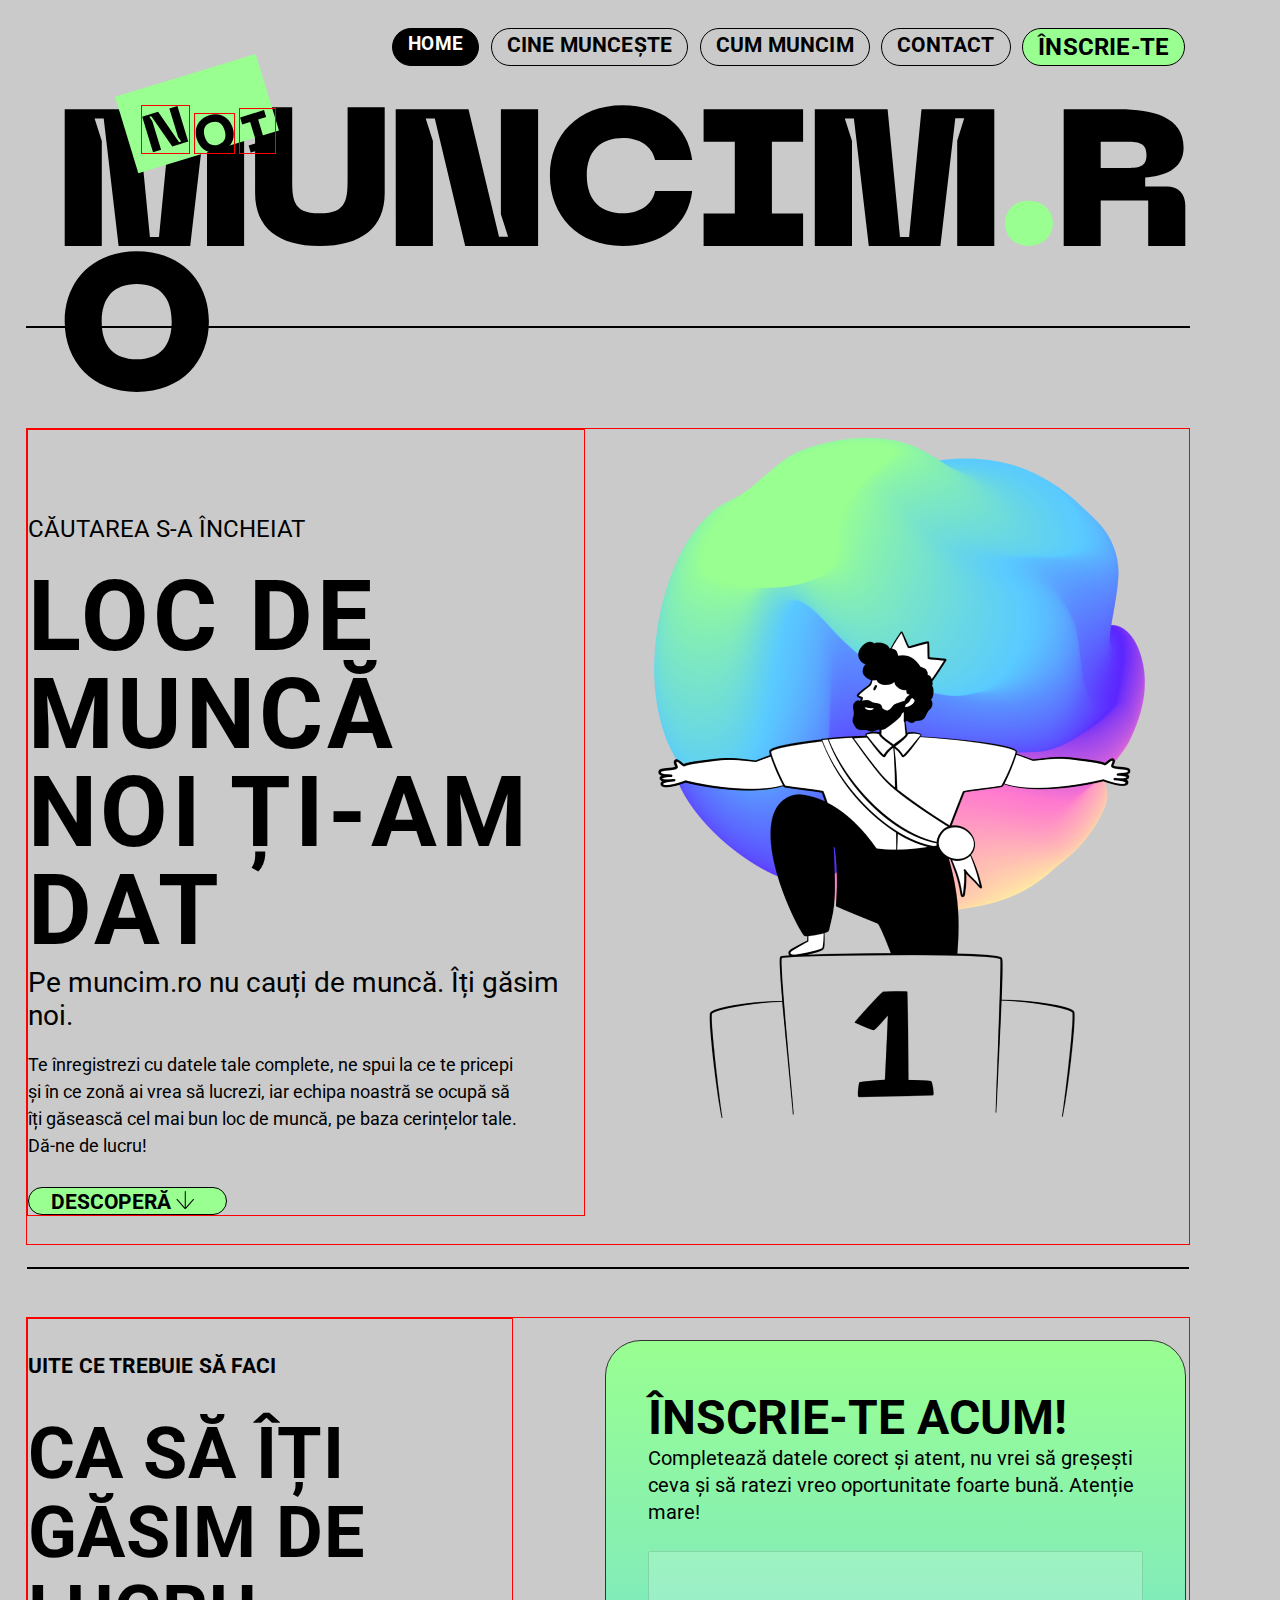
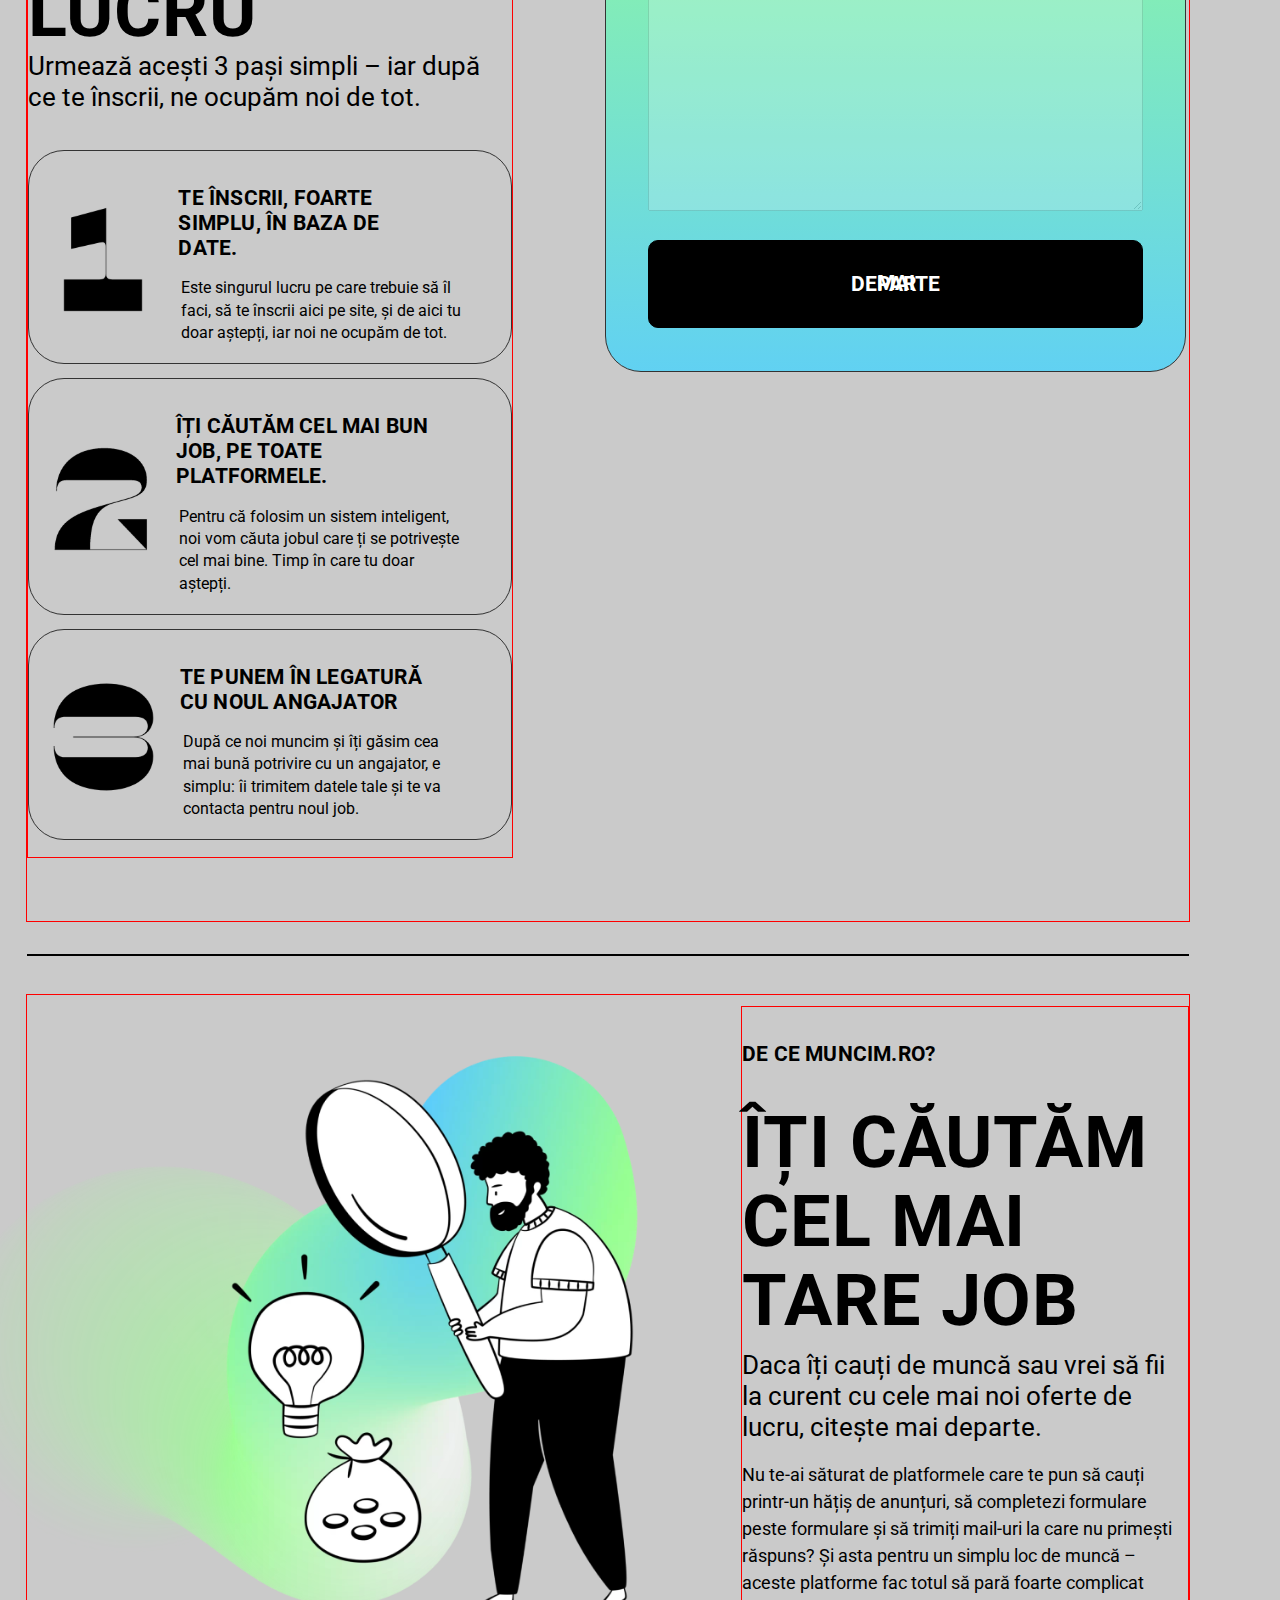
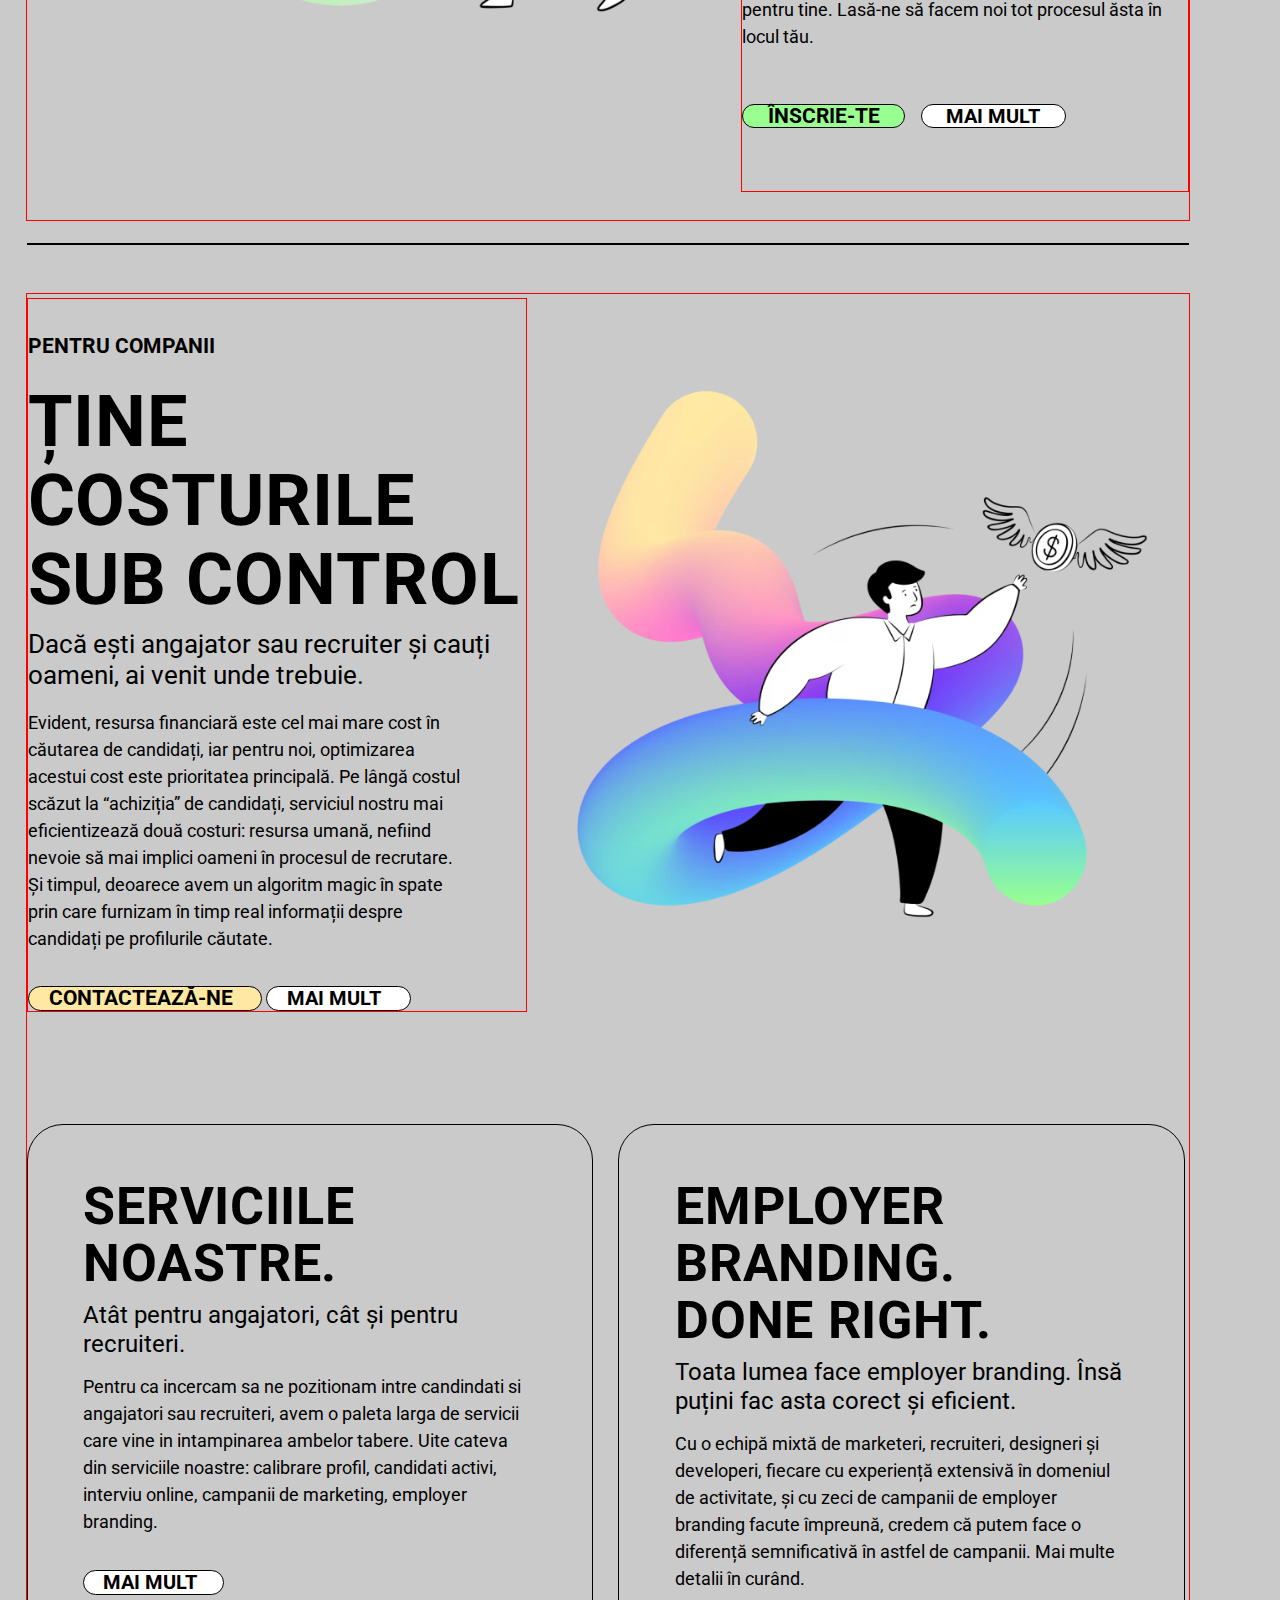
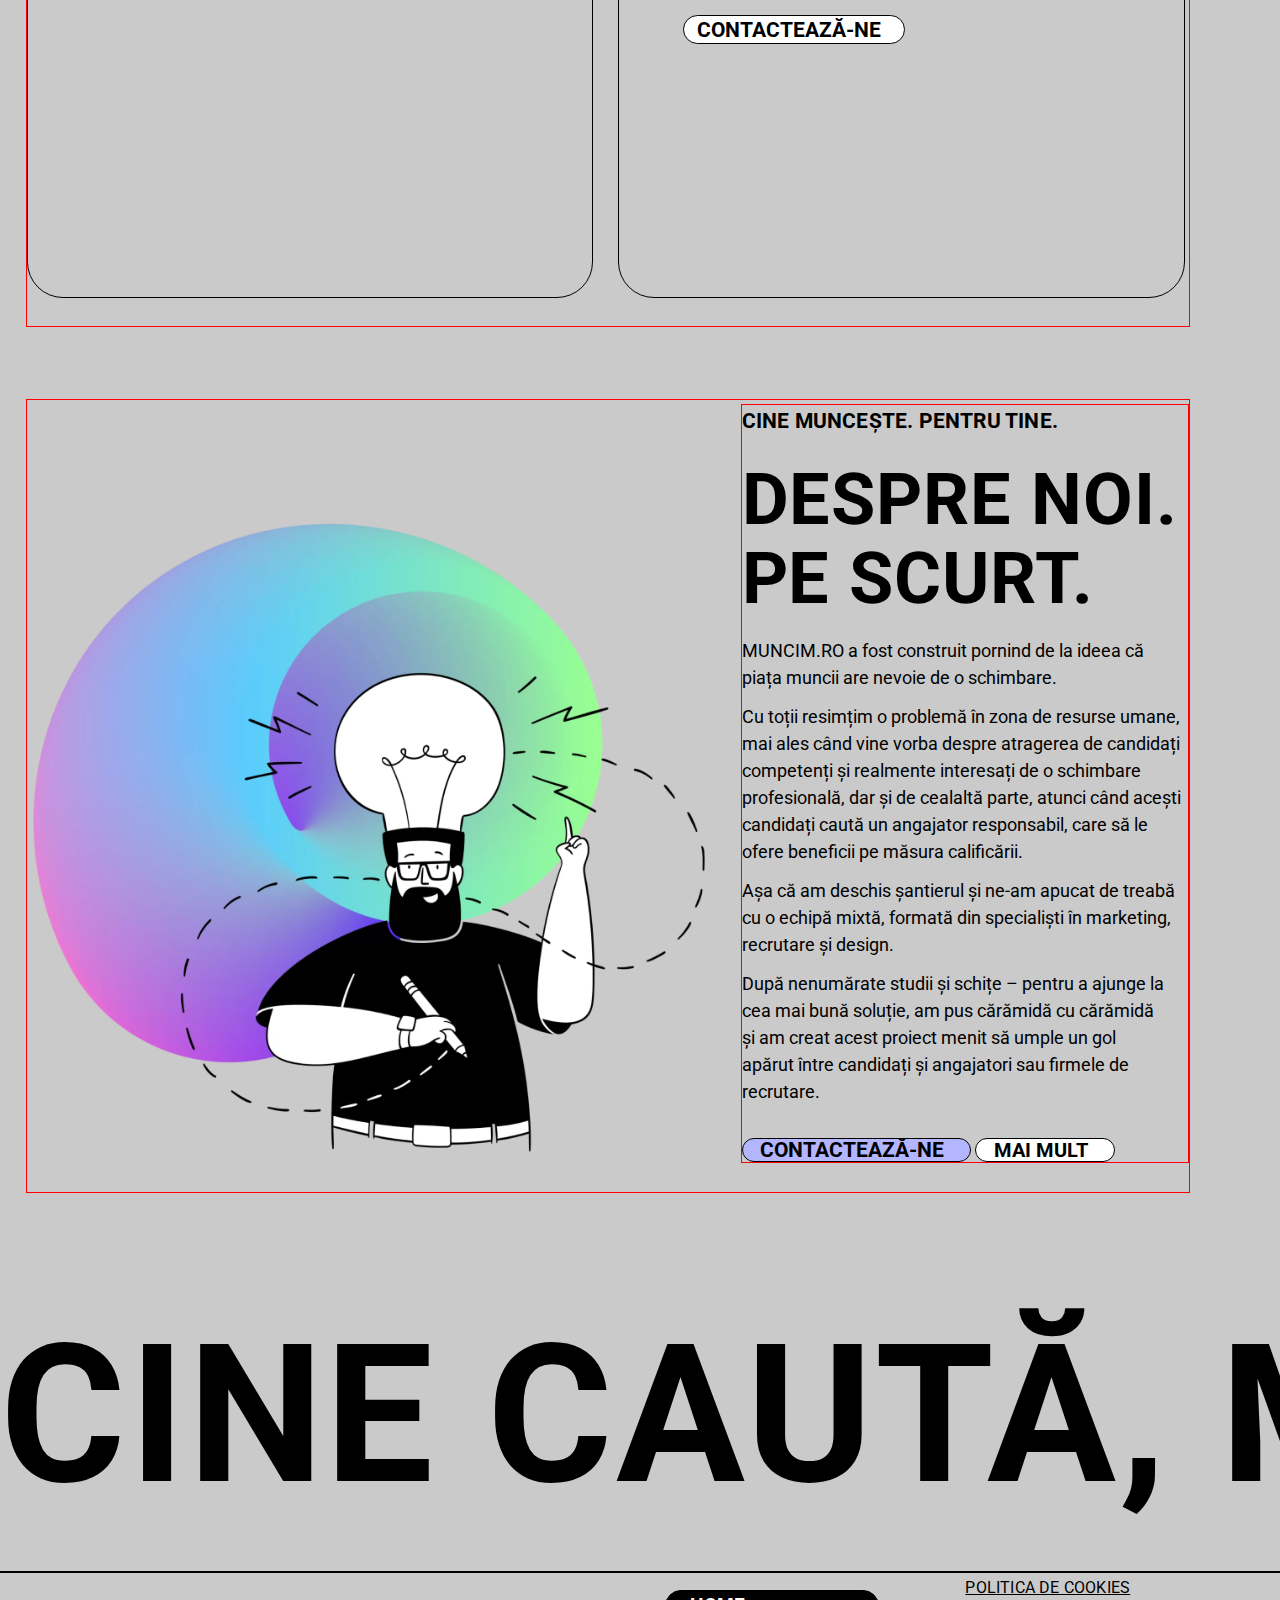
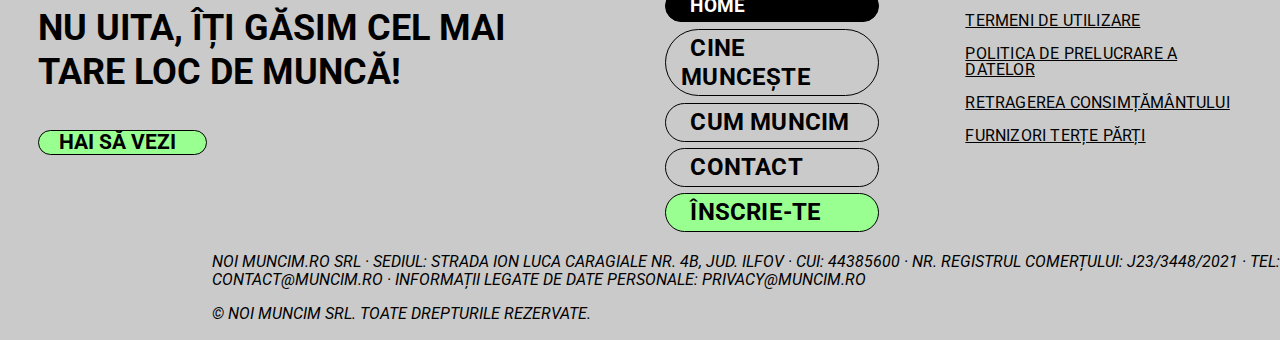
==== commit a3590bd1: "подключает SCSS, приводит стили к Pixel Perfect (part 2)" ====
--- a/index.html
+++ b/index.html
@@ -6,8 +6,8 @@
     <meta http-equiv="X-UA-Compatible" content="IE=edge">
     <meta name="viewport" content="width=device-width, initial-scale=1.0">
     <title>MUNCIM.RO</title>
-    <link rel="stylesheet" href="style.css">
-    <link rel="stylesheet" href="assets/styles/normalize.css">
+    <link rel="stylesheet" href="/assets/styles/style.css">
+    <link rel="stylesheet" href="/assets/styles/normalize.css">
     <link rel="preconnect" href="https://fonts.googleapis.com">
     <link rel="preconnect" href="https://fonts.gstatic.com" crossorigin>
     <link href="https://fonts.googleapis.com/css2?family=Montserrat:wght@200&family=Roboto&family=Vollkorn&display=swap"
@@ -108,8 +108,8 @@
             <section class="section section1">
                 <div class="section__block_text">
                     <p id="CAUTAREA">căutarea s-a încheiat</p>
-                    <h2>loc de mun ­că noi ți-am dat</h2>
-                    <p class="urmeaza urmeaza1">Pe muncim.ro nu cauți de mun că. Îți găsim noi.</p>
+                    <h2>loc de mun­că noi ți-am dat</h2>
+                    <p class="urmeaza urmeaza1">Pe muncim.ro nu cauți de muncă. Îți găsim noi.</p>
                     <p class="paragraph">Te înregistrezi cu datele tale complete, ne spui la ce te pricepi și în ce
                         zonă
                         ai vrea să lucrezi, iar echipa noastră se ocupă să îți găsească cel mai bun loc de muncă, pe
@@ -139,7 +139,8 @@
                         </div>
                         <div>
                             <h5 class="flex123__title">Te înscrii, foarte simplu, în ­baza de date.</h5>
-                            <p class="flex123__paragraph">Este singurul lucru pe care trebuie să îl faci, să te înscrii aici
+                            <p class="flex123__paragraph">Este singurul lucru pe care trebuie să îl faci, să te înscrii
+                                aici
                                 pe
                                 site,
                                 și de aici tu doar aștepți, iar noi ne ocupăm de tot.</p>
@@ -150,8 +151,9 @@
                             <img src="/assets/img/imageTwo.svg">
                         </div>
                         <div>
-                            <h5 class="flex123__title">Îți căutăm cel mai bun job, pe toate platformele</h5>
-                            <p class="flex123__paragraph">Pentru că folosim un sistem inteligent, noi vom căuta jobul care ți
+                            <h5 class="flex123__title">Îți căutăm cel mai bun job, pe toate platformele.</h5>
+                            <p class="flex123__paragraph">Pentru că folosim un sistem inteligent, noi vom căuta jobul
+                                care ți
                                 se
                                 potrivește
                                 cel mai bine. Timp
@@ -162,17 +164,12 @@
                     </div>
                     <div class="flex123 flex3">
                         <div class="flex123__imgWrapper">
-                            <img src="/assets/img/imageThree.svg">
+                            <img src="/assets/img/image3.svg">
                         </div>
                         <div>
                             <h5 class="flex123__title">te punem în legatură cu noul angajator</h5>
                             <p class="flex123__paragraph">După ce noi muncim și îți găsim cea mai bună potrivire cu un
-                                angajator,
-                                e
-                                simplu:
-                                îi trimitem datele
-                                tale
-                                și te va contacta pentru noul job.</p>
+                                angajator, e simplu: îi trimitem datele tale și te va contacta pentru noul job.</p>
                         </div>
                     </div>
                 </div>
@@ -190,7 +187,7 @@
 
             <section class="section section3">
                 <div class="section3__block_image">
-                    <img class="section3__image" src="/assets/img/image_man2.png">
+                    <img src="/assets/img/image_man2.png">
                 </div>
                 <div class="section__block_text section3_text">
                     <h5>de ce muncim.ro?</h5>
@@ -200,10 +197,8 @@
                     </p>
                     <p class="paragraph">Nu te-ai săturat de platformele care te pun să cauți printr-un hățiș de
                         anunțuri, să completezi formulare peste formulare și să trimiți mail-uri la care nu primești
-                        răspuns? Și asta pentru
-                        un simplu loc de muncă – aceste platforme fac totul să pară foarte complicat pentru tine.
-                        Lasă-ne să facem
-                        noi tot...
+                        răspuns? Și asta pentru un simplu loc de muncă – aceste platforme fac totul să pară foarte
+                        complicat pentru tine. Lasă-ne să facem noi tot procesul ăsta în locul tău.
                     </p>
                     <div class="section__buttons">
                         <button class="button_green">înscrie-te</button>
@@ -215,7 +210,7 @@
             <section class="section section4">
                 <div class="section__block_text section4_text">
                     <h5>PENTRU companii</h5>
-                    <h3>Ține <br> costurile sub control</h3>
+                    <h3>Ține <br> costurile <br> sub control</h3>
                     <p class="urmeaza">Dacă ești angajator sau recruiter și cauți oameni, ai venit unde trebuie.</p>
                     <p class="paragraph">Evident, resursa financiară este cel mai mare cost în căutarea de candidați,
                         iar pentru noi, optimizarea acestui cost este prioritatea principală. Pe lângă costul scăzut la
@@ -233,77 +228,55 @@
                     <img class="section4__image" src="assets/img/image_man3.png">
                 </div>
 
-                <div class="section__block_text section4_outlined">
+                <div class="section__block_text section4_text outlined">
                     <h4>serviciile <br> noastre.</h4>
-                    <p class="urmeaza">Atât pentru angajatori, cât și pentru recruiteri.</p>
+                    <p class="urmeaza">Atât pentru angajatori, cât și pentru <br> recruiteri.</p>
                     <p class="paragraph">Pentru ca incercam sa ne pozitionam intre candindati si angajatori sau
-                        recruiteri,
-                        avem
-                        o
-                        paleta larga de servicii care vine in intampinarea ambelor tabere. Uite cateva din
-                        serviciile
-                        noastre:
-                        calibrare
-                        profil, candidati activi, interviu online, campanii de marketing, employer branding.
-                    </p>
-
+                        recruiteri, avem o paleta larga de servicii care vine in intampinarea ambelor tabere. Uite
+                        cateva din
+                        serviciile noastre: calibrare profil, candidati activi, interviu online, campanii de marketing,
+                        employer branding.
+                    </p>
                     <button class="mai_mult_button">mai mult</button>
 
                 </div>
 
-                <div class="section__block_text section4_outlined">
+                <div class="section__block_text section4_text outlined">
                     <h4>employer branding. done right.</h4>
                     <p class="urmeaza">Toata lumea face employer branding. Însă puțini fac asta corect și eficient.
                     </p>
                     <p class="paragraph">Cu o echipă mixtă de marketeri, recruiteri, designeri și developeri,
-                        fiecare cu
-                        experiență
-                        extensivă în domeniul de activitate, și cu zeci de campanii de employer branding facute
-                        împreună,
-                        credem
-                        că
-                        putem face o diferență semnificativă în astfel de campanii. Mai multe detalii în curând.
-                    </p>
-
-                    <button class=" white_button contact_us_white">Contactează-ne</button>
-
-                </div>
-            </section>
-
-            <section class="section section6">
-                <img class="left_block6" src="assets/img/imageman4.png">
-
-                <div class="section__block_text">
+                        fiecare cu experiență extensivă în domeniul de activitate, și cu zeci de campanii de employer
+                        branding facute
+                        împreună, credem că putem face o diferență semnificativă în astfel de campanii. Mai multe
+                        detalii în curând.
+                    </p>
+                    <button class="white_button contact_us_white">Contactează-ne</button>
+                </div>
+            </section>
+
+            <section class="section section5">
+                <div class="section5__block_image">
+                    <img src="assets/img/imageman4.png">
+                </div>
+                <div class="section__block_text section5__text">
                     <h5>Cine muncește. pentru tine. </h5>
                     <h3>Despre noi.<br>Pe scurt.</h3>
                     <p class="paragraph">MUNCIM.RO a fost construit pornind de la ideea că piața muncii are nevoie
-                        de o
-                        schimbare.
-                    </p>
-                    <p class="paragraph">Cu toții resimțim o problemă în zona de resurse umane, mai ales când vine
-                        vorba
-                        despre
-                        atragerea de candidați competenți și realmente interesați de o schimbare profesională, dar
-                        și de
-                        cealaltă
-                        parte, atunci când acești candidați caută un angajator responsabil, care să le ofere
-                        beneficii
-                        pe
-                        măsura
-                        calificării.</p>
+                        de o schimbare.
+                    </p>
+                    <p class="paragraph">Cu toții resimțim o problemă în zona de resurse umane, mai ales când vine vorba
+                        despre atragerea de candidați competenți și realmente interesați de o schimbare profesională,
+                        dar și de cealaltă parte, atunci când acești candidați caută un angajator responsabil, care să le ofere
+                        beneficii pe măsura calificării.
+                    </p>
                     <p class="paragraph">Așa că am deschis șantierul și ne-am apucat de treabă cu o echipă mixtă,
-                        formată
-                        din
-                        specialiști în marketing, recrutare și design.</p>
-                    <p class="paragraph">După nenumărate studii și schițe – pentru a ajunge la cea mai bună soluție,
-                        am
-                        pus
-                        cărămidă
-                        cu cărămidă și am creat acest proiect menit să umple un gol apărut între candidați și
-                        angajatori
-                        sau
-                        firmele
-                        de recrutare.</p>
+                        formată din specialiști în marketing, recrutare și design.
+                    </p>
+                    <p class="paragraph">După nenumărate studii și schițe – pentru a ajunge la cea mai bună soluție, am
+                        pus cărămidă cu cărămidă și am creat acest proiect menit să umple un gol apărut între candidați
+                        și angajatori sau firmele de recrutare.
+                    </p>
                     <button class="contact_us_violet">Contactează-ne</button>
                     <button class="mai_mult_button">mai mult</button>
                 </div>
@@ -317,7 +290,7 @@
         <div class="flexfooter1">
             <div class="flexfooter1__slogan_block">
                 <p class="flexfooter1__slogan">Nu uita, îți găsim cel mai tare loc de muncă!</p>
-                <form> <input class="button_green" type="button" value="Hai să vezi"></form>
+                <button class="button_green" type="button">Hai să vezi</button>
             </div>
 
             <ul class="menu">
--- a/assets/styles/style.css
+++ b/assets/styles/style.css
@@ -0,0 +1,631 @@
+@charset "UTF-8";
+*,
+*:before,
+*:after {
+  box-sizing: border-box;
+  box-sizing: border-box;
+}
+
+body {
+  background-color: rgb(202, 202, 202);
+  width: 100%;
+  height: 100%;
+  font-family: "Roboto", sans-serif;
+  font-style: normal;
+}
+
+main {
+  flex: 1;
+}
+
+.flex__wrapper_main {
+  display: flex;
+  flex-flow: row wrap;
+  row-gap: 8vh;
+}
+
+header {
+  margin-bottom: 3.5vh;
+}
+
+.section {
+  width: 100%;
+  height: -moz-fit-content;
+  height: fit-content;
+  position: relative;
+  display: flex;
+  justify-content: space-between;
+  flex-flow: row nowrap;
+  align-items: start;
+  /*подумать, нужно ли свойство*/
+  margin: 0% 7% 0% 2%;
+  padding-bottom: 2.2%;
+  border: 1px solid red;
+}
+
+.section1::after,
+.section2::after,
+.section3::after {
+  content: "";
+  position: absolute;
+  border: 1px solid black;
+  width: 100%;
+  top: 102.8%;
+}
+
+.section1 div button {
+  font-weight: 700;
+  line-height: 18px;
+  text-align: center;
+  text-transform: uppercase;
+  color: #000000;
+  border: 1px solid #000000;
+  box-shadow: 0px 0px 0px rgba(0, 0, 0, 0.5);
+  padding: 0.5% 5.8% 0.5% 4%;
+  font-size: 21px;
+  background: #99ff91;
+  border-radius: 100px;
+}
+.section1 div .urmeaza1 {
+  font-size: 28px;
+  line-height: 33px;
+  margin: 1.1% 0% 3.5% 0;
+  letter-spacing: 0px;
+}
+
+.section__block_text {
+  flex-basis: 48%;
+  border: 1px solid red;
+}
+.section__block_text .paragraph {
+  font-size: 18px;
+  font-weight: 400;
+  line-height: 27px;
+  margin-right: 12%;
+  margin-bottom: 5%;
+}
+.section__block_text .urmeaza {
+  font-size: 26px;
+  line-height: 31px;
+  margin: 0 0 7.6% 0;
+  font-weight: 400;
+}
+.section__block_text h2 {
+  font-weight: 700;
+  font-size: 98px;
+  line-height: 98px;
+  letter-spacing: 3.9px;
+  margin-bottom: 0;
+  margin-top: 4%;
+}
+.section__block_text h3 {
+  font-weight: 700;
+  font-size: 72px;
+  line-height: 79px;
+  letter-spacing: 0.9px;
+  margin: 0%;
+}
+.section__block_text h4 {
+  font-weight: 700;
+  font-size: 52px;
+  line-height: 57px;
+  letter-spacing: 0.7px;
+  margin: 0%;
+  padding-right: 21%;
+}
+.section__block_text h5 {
+  font-weight: 700;
+  font-size: 21px;
+  line-height: 25.2px;
+  letter-spacing: 0.2px;
+}
+
+/* секция 2 */
+.section2__text {
+  flex-basis: 41.8%;
+  margin-bottom: 3%;
+}
+
+.section2__form {
+  flex-basis: 55.5%;
+}
+.section2__form form {
+  /* inter_now */
+  background: linear-gradient(180deg, #99ff91 0%, #61d1f2 100%);
+  border: 1px solid #333333;
+  border-radius: 36px;
+  text-align: left;
+  padding: 0.5% 6.5%;
+  margin: 3.5% 0.5% 1% 9.5%;
+}
+.section2__form form textarea {
+  font-family: 700 14px "Roboto", sans-serif;
+  width: 100%;
+  height: 260px;
+  opacity: 0.2;
+  display: inline-block;
+  overflow-wrap: break-word;
+  resize: auto;
+}
+.section2__form form .maideparte {
+  font-size: 21px;
+  font-weight: 700;
+  line-height: 1px;
+  background: #000000;
+  border: 1px solid #000000;
+  border-radius: 10px;
+  color: #fff;
+  text-transform: uppercase;
+  padding: 8.5% 38.5%;
+  margin: 4.9% 0% 8% 0%;
+}
+.section2__form form .form__paragraph {
+  font-size: 20px;
+  line-height: 27px;
+  margin-top: 0;
+  margin-bottom: 5%;
+}
+.section2__form form .inscrie {
+  font-weight: 700;
+  font-size: 48px;
+  line-height: 52.8px;
+  text-transform: uppercase;
+  margin-bottom: 0;
+}
+
+.flex123 {
+  display: flex;
+  flex-flow: row nowrap;
+  justify-content: center;
+  align-items: center;
+  border: 1px solid #333333;
+  border-radius: 36px;
+  margin-bottom: 2.9%;
+  padding-bottom: 0.9%;
+}
+.flex123 div .flex123__title {
+  font-weight: 700;
+  font-size: 21px;
+  line-height: 25.2px;
+  letter-spacing: 0.2px;
+  padding: 0% 21% 0% 4.2%;
+  margin-bottom: 0;
+}
+.flex123 div .flex123__paragraph {
+  font-size: 16px;
+  font-weight: 400;
+  line-height: 22.4px;
+  padding: 0% 12% 0% 5%;
+  margin-bottom: 4%;
+}
+
+.flex123__imgWrapper {
+  padding-left: 2.7%;
+  padding-top: 2.9%;
+  width: 63%;
+}
+.flex123__imgWrapper img {
+  width: 100%;
+}
+
+.flex3 {
+  margin-bottom: 3.5%;
+}
+.flex3 .flex123__imgWrapper {
+  width: 74%;
+}
+
+/* секция 3 */
+.section3__block_image {
+  flex-basis: 62%;
+  position: relative;
+}
+.section3__block_image img {
+  position: absolute;
+  width: 93%;
+  padding-top: 7%;
+  margin-left: -4%;
+}
+
+.section3_text {
+  flex-basis: 38.9%;
+  margin-top: 1%;
+}
+.section3_text button {
+  margin: 7.1% 2.6% 14% 0;
+  padding: 0.5% 5.5%;
+}
+.section3_text .paragraph {
+  margin-right: 0;
+}
+.section3_text .urmeaza {
+  margin: 2.3% 5% 1.6% 0%;
+}
+
+/* секция 4 */
+.section4 {
+  flex-flow: row wrap;
+}
+.section4 .outlined {
+  border: 1px solid #000000;
+  flex-basis: 48.7%;
+  border-radius: 36px;
+  height: 86vh;
+  padding: 4.6% 4.8%;
+  margin: 0.4% 0.4% 0% 0%;
+}
+.section4 .outlined .mai_mult_button {
+  margin-top: 2.7%;
+}
+.section4 .outlined .contact_us_white {
+  font-weight: 700;
+  line-height: 18px;
+  text-align: center;
+  text-transform: uppercase;
+  color: #000000;
+  border: 1px solid #000000;
+  box-shadow: 0px 0px 0px rgba(0, 0, 0, 0.5);
+  padding: 0.5% 5.8% 0.5% 4%;
+  margin-top: 0.1%;
+  margin-left: 1.6%;
+  padding: 1% 5% 1% 3%;
+}
+.section4 .outlined .paragraph {
+  margin-right: 0;
+  margin-top: 3.2%;
+}
+.section4 .outlined .urmeaza {
+  font-size: 24px;
+  line-height: 28.8px;
+  margin-right: 0;
+}
+
+.section4__block_image {
+  flex-basis: 57%;
+  align-self: start;
+  position: relative;
+}
+.section4__block_image img {
+  width: 103.5%;
+  position: absolute;
+  margin-top: 1.6%;
+  margin-left: -5.7%;
+}
+
+.section4_text {
+  flex-basis: 43%;
+  align-self: flex-start;
+  margin-top: 0.3%;
+  margin-bottom: 9.2%;
+}
+.section4_text h5 {
+  margin-bottom: 4.7%;
+}
+.section4_text .urmeaza {
+  margin-top: 2%;
+  margin-bottom: 0;
+  margin-right: 7%;
+}
+.section4_text .section__buttons {
+  margin-top: 6.8%;
+}
+
+/* секция 5 */
+.section5__text {
+  flex-basis: 38.6%;
+  align-self: flex-start;
+  margin-top: 0.4%;
+}
+.section5__text h5 {
+  margin-top: 0.8%;
+  margin-bottom: 5.8%;
+}
+.section5__text h3 {
+  margin-bottom: 4.2%;
+}
+.section5__text .paragraph {
+  margin-right: 0%;
+  margin-bottom: 2.7%;
+  margin-top: 0;
+}
+.section5__text :nth-child(3) {
+  margin-right: 5%;
+}
+.section5__text :nth-child(6) {
+  margin-right: 5%;
+  margin-bottom: 7.4%;
+}
+
+.section5__block_image {
+  flex-basis: 57%;
+  align-self: end;
+}
+.section5__block_image img {
+  width: 103.5%;
+  margin-top: 1.2%;
+}
+
+/* размещение заголовка и лого */
+.grid_title {
+  display: grid;
+  width: 100%;
+  grid-template-columns: repeat 2, 1fr;
+  grid-template-areas: "t t " ".lg." ".noi.";
+  justify-content: start;
+}
+
+.grid_title::after {
+  content: "";
+  position: absolute;
+  border: 1px solid black;
+  width: 91%;
+  margin-top: 24.5vh;
+  margin-left: 2vw;
+}
+
+.logo {
+  grid-area: lg;
+  z-index: 1;
+  margin-left: 9%;
+  margin-top: -4%;
+}
+
+.title {
+  grid-area: t;
+  width: 100%;
+  z-index: 0;
+  margin-left: 5%;
+}
+
+.title svg {
+  margin-right: 10px;
+}
+
+.noi {
+  grid-area: noi;
+  z-index: 2;
+  margin-left: 11%;
+}
+
+/* футер */
+.flexfooter1 {
+  display: flex;
+  flex-flow: row nowrap;
+  justify-content: space-around;
+  align-items: flex-start;
+}
+.flexfooter1::before {
+  content: "";
+  position: absolute;
+  border: 1px solid black;
+  width: 100%;
+  margin-bottom: 30vh;
+  margin-top: 0vh;
+}
+.flexfooter1 ul {
+  flex: 0 1 20%;
+}
+.flexfooter1 .flexfooter1__slogan_block {
+  flex: 0 1 40%;
+}
+.flexfooter1 .flexfooter1__slogan_block p {
+  font-weight: 700;
+  font-size: 36px;
+  line-height: 120%;
+}
+
+.flexfooter2 {
+  display: flex;
+  flex-flow: row nowrap;
+  justify-content: flex-end;
+}
+
+/* флекс-меню  и флекс-футер  */
+.mainmenu {
+  display: flex;
+  flex-flow: row nowrap;
+  justify-content: flex-end;
+  list-style: none;
+  margin-right: 6.5%;
+}
+
+.menu,
+.documents {
+  display: flex;
+  flex-flow: column nowrap;
+  list-style: none;
+}
+
+.mainmenu a,
+.menu a {
+  text-decoration: none;
+  font-weight: 700;
+  line-height: 120%;
+  letter-spacing: 0.2px;
+}
+
+.mainmenu a {
+  font-size: 21px;
+}
+
+.menu a {
+  font-size: 24px;
+  padding-left: 5%;
+}
+
+.mainmenu li:hover {
+  background: rgb(58, 59, 57);
+  color: #fff;
+  transition: 0.5s;
+  border-radius: 100px;
+}
+
+li {
+  border: 1px solid #000000;
+  border-radius: 100px;
+  margin-right: 1%;
+  margin-bottom: 2%;
+  margin-top: 1%;
+  padding: 4px 15px;
+}
+li:last-child {
+  background-color: rgb(153, 255, 145);
+  font-size: 24px;
+}
+li:last-child a {
+  font-size: 24px;
+}
+li:first-child {
+  background-color: #000000;
+}
+li:first-child a {
+  color: #fff;
+  font-size: 19px;
+}
+li a {
+  color: #000000;
+}
+
+.documents a {
+  font-weight: 400;
+  font-size: 16px;
+  line-height: 100%;
+  letter-spacing: 0.2px;
+  text-decoration-line: underline;
+  padding: 3%;
+  color: #000000;
+}
+
+/* бегущая строка*/
+@keyframes scroll {
+  from {
+    transform: translateX(0);
+  }
+  to {
+    transform: translateX(calc(-100% - 20px));
+  }
+}
+.scroller {
+  overflow: hidden;
+  white-space: nowrap;
+  display: block;
+  min-width: 100%;
+  max-height: -moz-fit-content;
+  max-height: fit-content;
+}
+
+#SLOGAN {
+  font-weight: bold;
+  font-size: 12rem;
+  line-height: 120%;
+  letter-spacing: 2.8px;
+  display: inline-block;
+  margin-top: 12vh;
+  margin-bottom: 4vh;
+  overflow: auto;
+  animation: scroll 20s linear infinite;
+}
+
+/* типографика*/
+#CAUTAREA {
+  margin-top: 15.3%;
+  font-weight: 400;
+  font-size: 24px;
+  line-height: 28.8px;
+}
+
+h2,
+#CAUTAREA,
+h3,
+h4,
+h5,
+.inscrie,
+.flexfooter1__slogan,
+address,
+.documents a,
+.mainmenu a,
+.menu a,
+.maideparte {
+  text-transform: uppercase;
+}
+
+.contact_us {
+  font-weight: 700;
+  line-height: 18px;
+  text-align: center;
+  text-transform: uppercase;
+  color: #000000;
+  border: 1px solid #000000;
+  box-shadow: 0px 0px 0px rgba(0, 0, 0, 0.5);
+  padding: 0.5% 5.8% 0.5% 4%;
+  font-size: 21px;
+  border-radius: 100px;
+  background: #ffe8a3;
+}
+.contact_us_white {
+  font-weight: 700;
+  line-height: 18px;
+  text-align: center;
+  text-transform: uppercase;
+  color: #000000;
+  border: 1px solid #000000;
+  box-shadow: 0px 0px 0px rgba(0, 0, 0, 0.5);
+  padding: 0.5% 5.8% 0.5% 4%;
+  background: #ffffff;
+  border-radius: 100px;
+  font-size: 21px;
+}
+.contact_us_violet {
+  font-weight: 700;
+  line-height: 18px;
+  text-align: center;
+  text-transform: uppercase;
+  color: #000000;
+  border: 1px solid #000000;
+  box-shadow: 0px 0px 0px rgba(0, 0, 0, 0.5);
+  padding: 0.5% 5.8% 0.5% 4%;
+  background: #b3b5ff;
+  border-radius: 100px;
+  font-size: 21px;
+}
+
+.mai_mult_button {
+  font-weight: 700;
+  line-height: 18px;
+  text-align: center;
+  text-transform: uppercase;
+  color: #000000;
+  border: 1px solid #000000;
+  box-shadow: 0px 0px 0px rgba(0, 0, 0, 0.5);
+  padding: 0.5% 5.8% 0.5% 4%;
+  background: #ffffff;
+  border-radius: 100px;
+  font-size: 20px;
+}
+
+.sign_up {
+  font-weight: 700;
+  line-height: 18px;
+  text-align: center;
+  text-transform: uppercase;
+  color: #000000;
+  border: 1px solid #000000;
+  box-shadow: 0px 0px 0px rgba(0, 0, 0, 0.5);
+  padding: 0.5% 5.8% 0.5% 4%;
+  font-size: 36px;
+  background: #99ff91;
+}
+
+.button_green {
+  font-weight: 700;
+  line-height: 18px;
+  text-align: center;
+  text-transform: uppercase;
+  color: #000000;
+  border: 1px solid #000000;
+  box-shadow: 0px 0px 0px rgba(0, 0, 0, 0.5);
+  padding: 0.5% 5.8% 0.5% 4%;
+  border-radius: 100px;
+  background: #99ff91;
+  font-size: 21px;
+}/*# sourceMappingURL=style.css.map */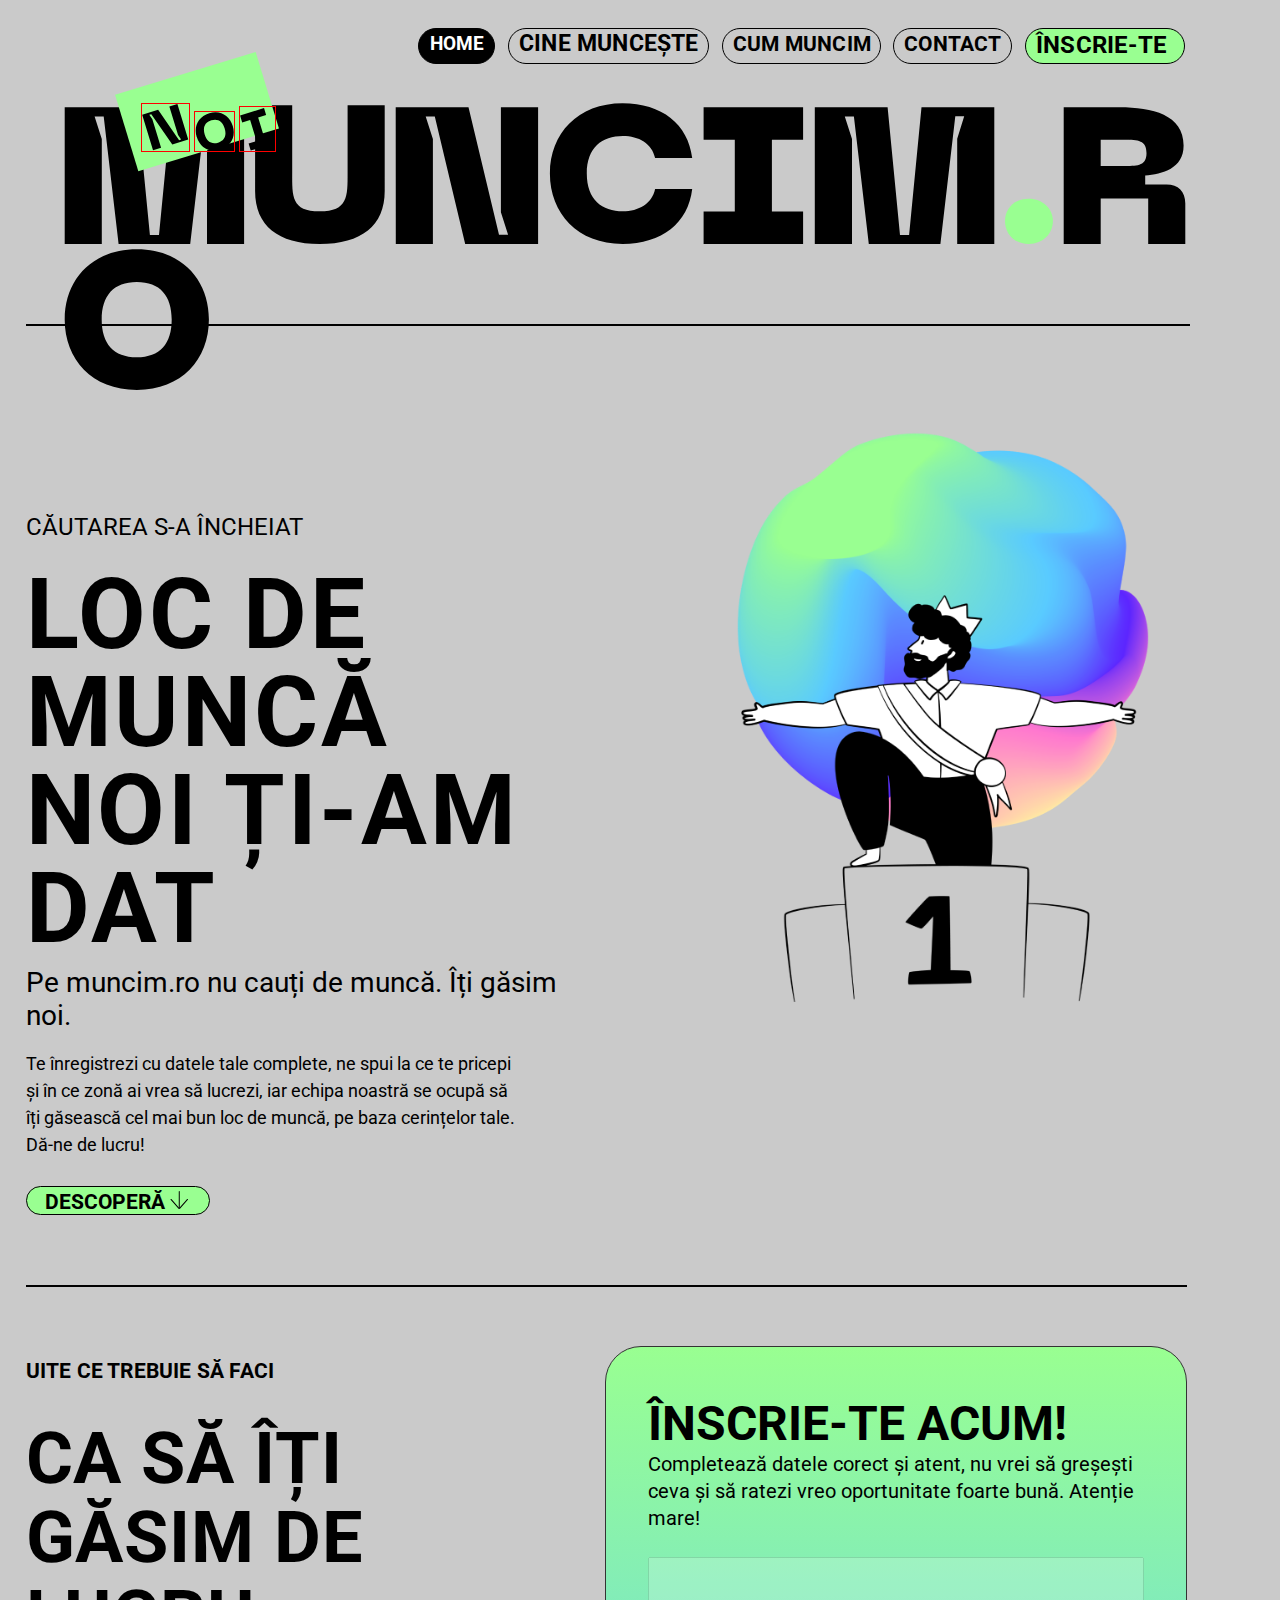
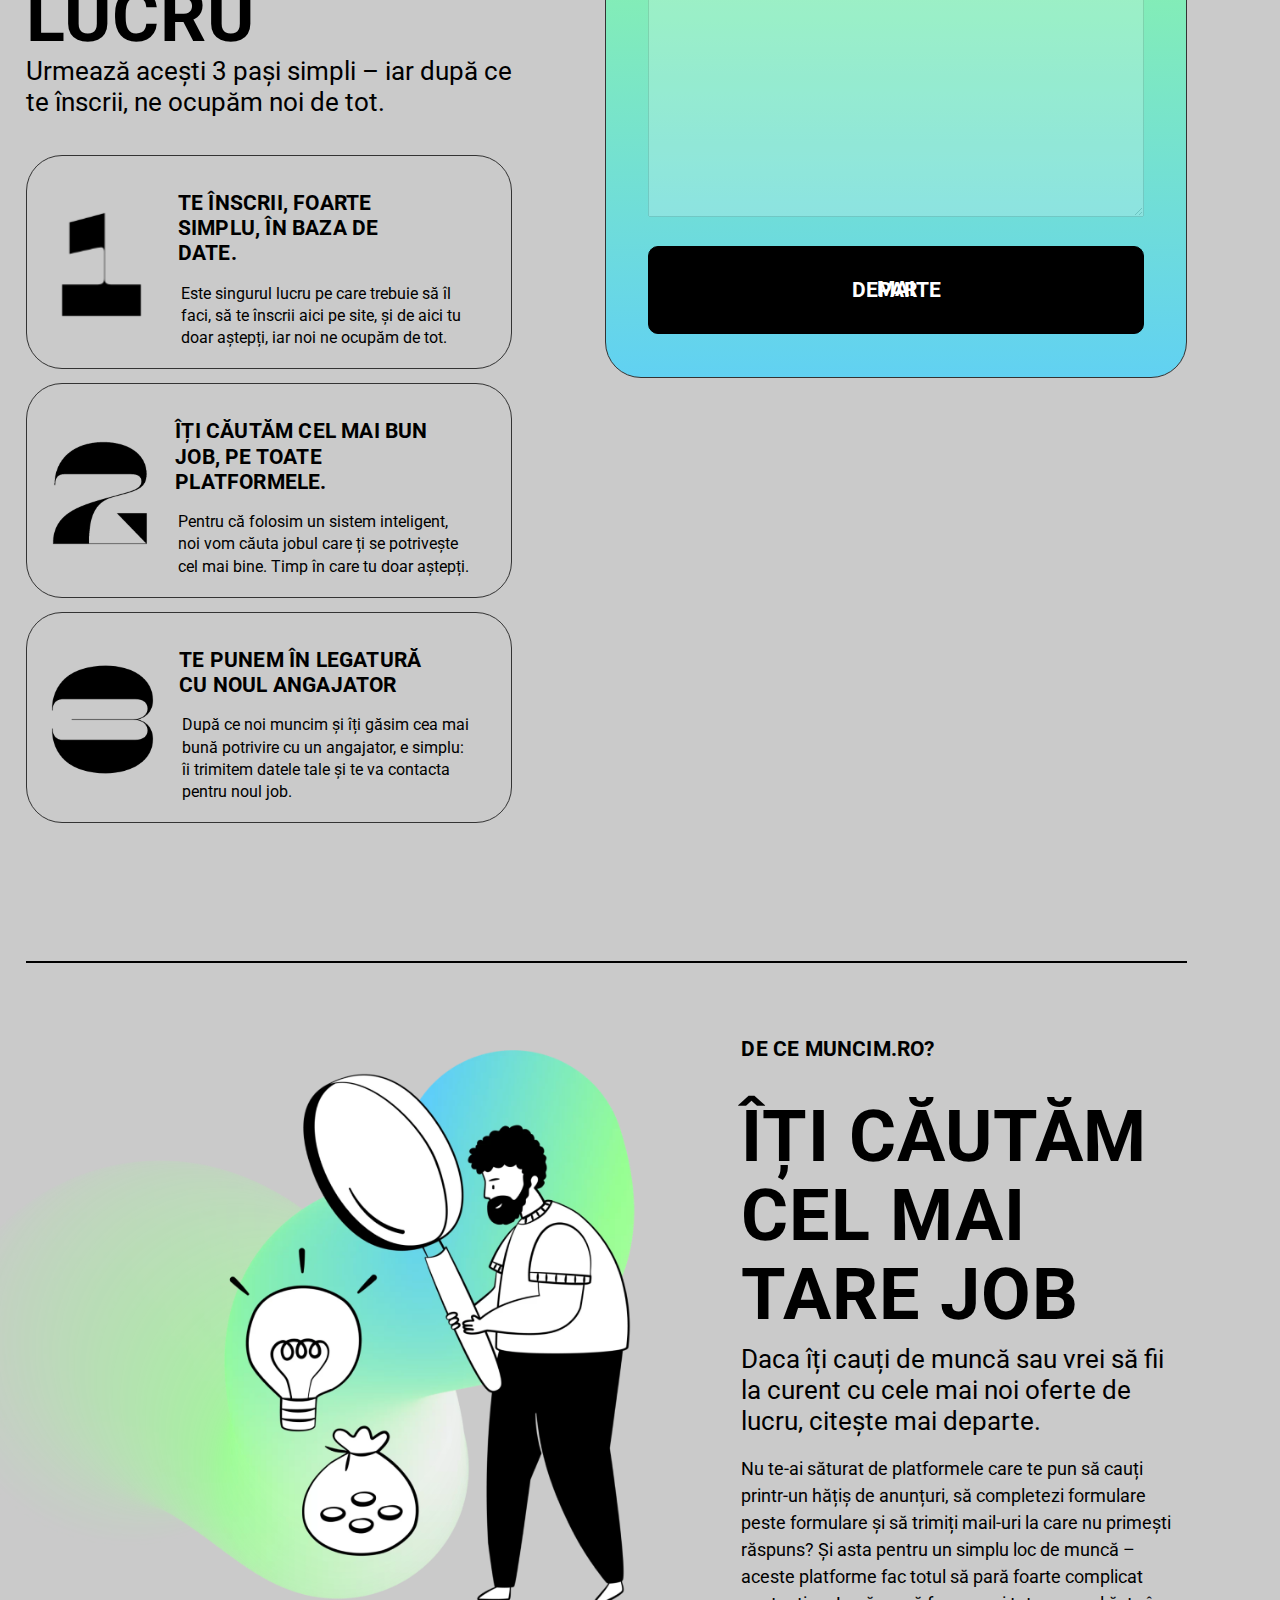
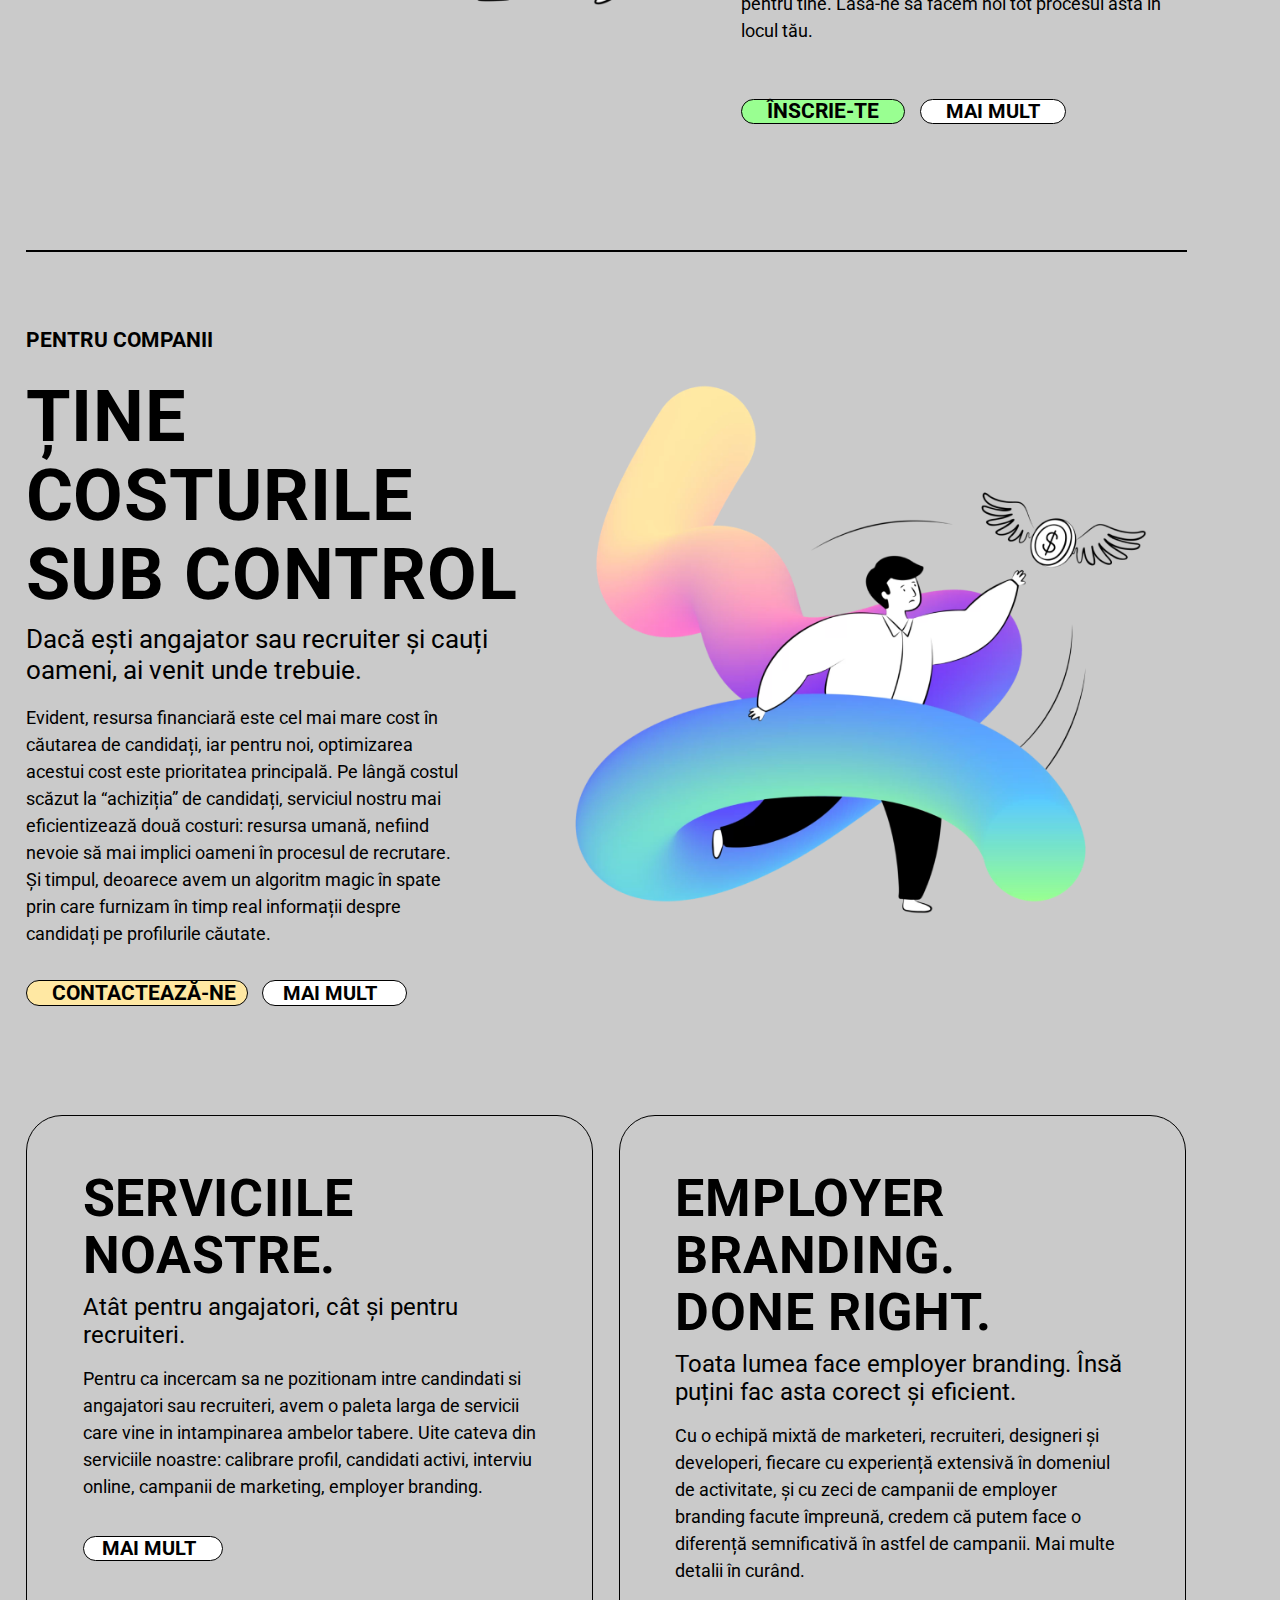
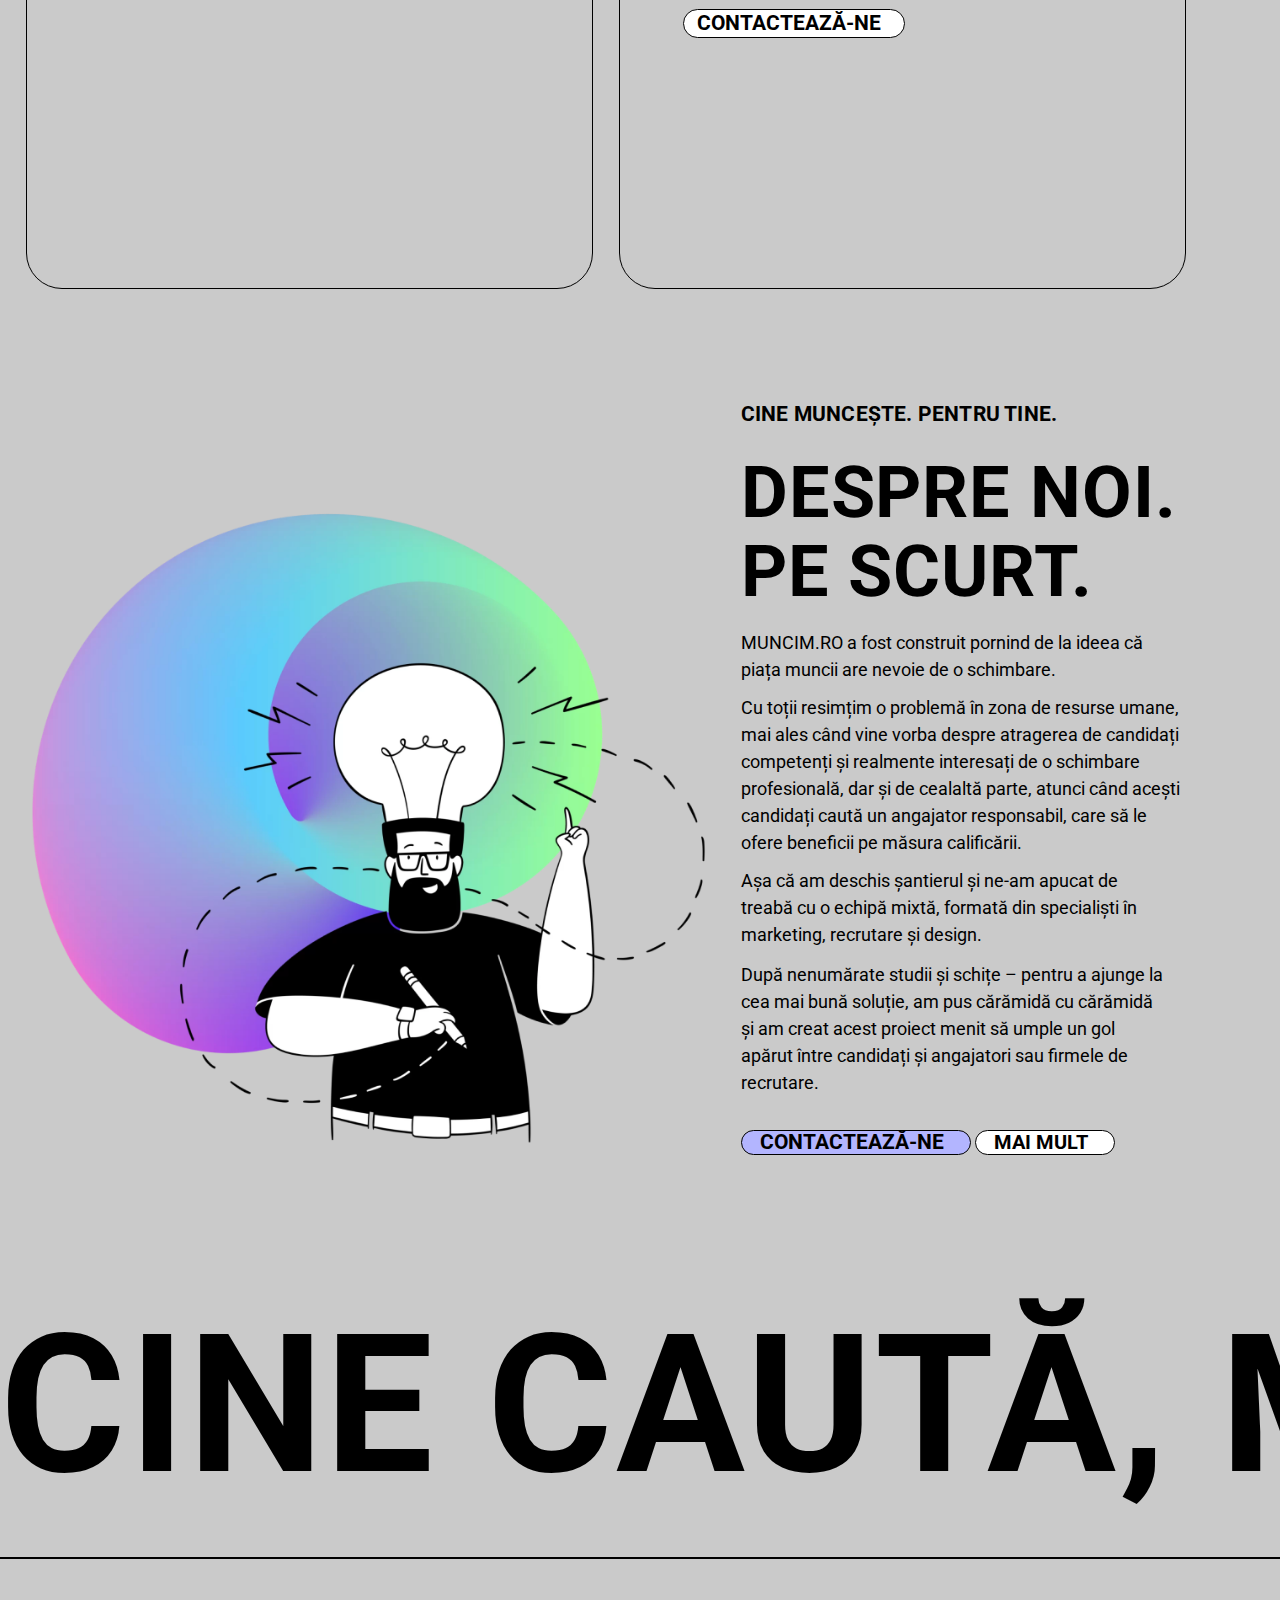
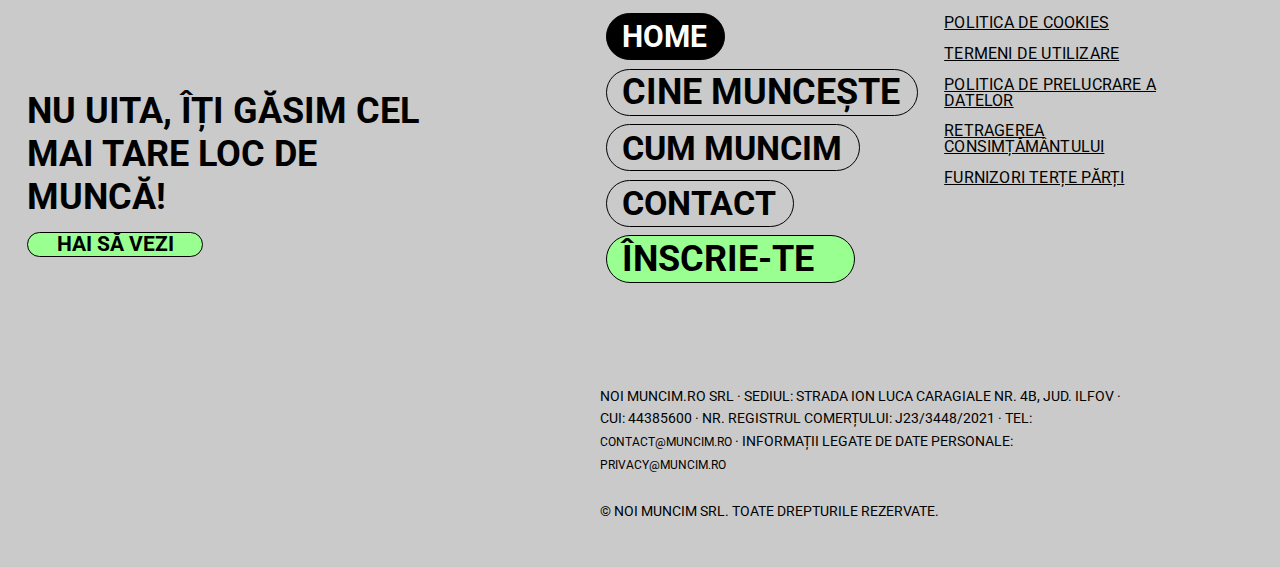
==== commit 92c5e9e0: "приводит верстку и стили к Pixel Perfect (part 3)" ====
--- a/index.html
+++ b/index.html
@@ -109,7 +109,7 @@
                 <div class="section__block_text">
                     <p id="CAUTAREA">căutarea s-a încheiat</p>
                     <h2>loc de mun­că noi ți-am dat</h2>
-                    <p class="urmeaza urmeaza1">Pe muncim.ro nu cauți de muncă. Îți găsim noi.</p>
+                    <p class="urmeaza">Pe muncim.ro nu cauți de muncă. Îți găsim noi.</p>
                     <p class="paragraph">Te înregistrezi cu datele tale complete, ne spui la ce te pricepi și în ce
                         zonă
                         ai vrea să lucrezi, iar echipa noastră se ocupă să îți găsească cel mai bun loc de muncă, pe
@@ -121,7 +121,7 @@
                         </button>
                     </div>
                 </div>
-                <div>
+                <div class="section1__block_image">
                     <img class="img_block1" src="assets/img/imagemain.png">
                 </div>
             </section>
@@ -267,7 +267,8 @@
                     </p>
                     <p class="paragraph">Cu toții resimțim o problemă în zona de resurse umane, mai ales când vine vorba
                         despre atragerea de candidați competenți și realmente interesați de o schimbare profesională,
-                        dar și de cealaltă parte, atunci când acești candidați caută un angajator responsabil, care să le ofere
+                        dar și de cealaltă parte, atunci când acești candidați caută un angajator responsabil, care să
+                        le ofere
                         beneficii pe măsura calificării.
                     </p>
                     <p class="paragraph">Așa că am deschis șantierul și ne-am apucat de treabă cu o echipă mixtă,
@@ -287,18 +288,18 @@
         </div>
     </main>
     <footer>
-        <div class="flexfooter1">
-            <div class="flexfooter1__slogan_block">
-                <p class="flexfooter1__slogan">Nu uita, îți găsim cel mai tare loc de muncă!</p>
+        <div class="footer">
+            <div class="footer_slogan_block">
+                <p class="footer_slogan">Nu uita, îți găsim cel mai tare loc de muncă!</p>
                 <button class="button_green" type="button">Hai să vezi</button>
             </div>
 
             <ul class="menu">
-                <li class="home"><a href=".html">HOME</a></li>
-                <li class="link2"><a href=".html">Cine muncește</a></li>
-                <li class="link2"><a href=".html">Cum muncim</a> </li>
-                <li class="link2"><a href=".html">Contact</a></li>
-                <li class="sign_up1"><a href=".html">Înscrie-te</a></li>
+                <li><a href=".html">HOME</a></li>
+                <li><a href=".html">Cine muncește</a></li>
+                <li><a href=".html">Cum muncim</a> </li>
+                <li><a href=".html">Contact</a></li>
+                <li><a href=".html">Înscrie-te</a></li>
             </ul>
             <div class="documents">
                 <a href="1.">Politica de cookies</a>
@@ -307,17 +308,16 @@
                 <a href="1.">Retragerea consimțământului</a>
                 <a href="1.">Furnizori terțe părți</a>
             </div>
+
+
+            <address class="address">
+                <p class="address_details">NOI MUNCIM.RO SRL · Sediul: Strada Ion Luca Caragiale Nr. 4B, Jud. Ilfov · CUI: 44385600 · Nr.
+                    Registrul
+                    Comerțului: J23/3448/2021 · Tel:    <br>
+                    <span>contact@muncim.ro</span> · Informații legate de date personale:   <span>privacy@muncim.ro</span></p>
+                <p> &copy; NOI MUNCIM SRL. Toate drepturile rezervate.</p>
+            </address>
         </div>
-
-        <address class="flexfooter2">
-            <div> NOI MUNCIM.RO SRL · Sediul: Strada Ion Luca Caragiale Nr. 4B, Jud. Ilfov · CUI: 44385600 · Nr.
-                Registrul
-                Comerțului: J23/3448/2021 · Tel: <br>
-                contact@muncim.ro · Informații legate de date personale: privacy@muncim.ro
-                <p> &copy; NOI MUNCIM SRL. Toate drepturile rezervate.</p>
-            </div>
-        </address>
-
 
     </footer>
 </body>
--- a/assets/styles/style.css
+++ b/assets/styles/style.css
@@ -36,11 +36,7 @@
   display: flex;
   justify-content: space-between;
   flex-flow: row nowrap;
-  align-items: start;
-  /*подумать, нужно ли свойство*/
-  margin: 0% 7% 0% 2%;
-  padding-bottom: 2.2%;
-  border: 1px solid red;
+  margin: 0% 7% 2.9% 2%;
 }
 
 .section1::after,
@@ -49,33 +45,12 @@
   content: "";
   position: absolute;
   border: 1px solid black;
-  width: 100%;
-  top: 102.8%;
-}
-
-.section1 div button {
-  font-weight: 700;
-  line-height: 18px;
-  text-align: center;
-  text-transform: uppercase;
-  color: #000000;
-  border: 1px solid #000000;
-  box-shadow: 0px 0px 0px rgba(0, 0, 0, 0.5);
-  padding: 0.5% 5.8% 0.5% 4%;
-  font-size: 21px;
-  background: #99ff91;
-  border-radius: 100px;
-}
-.section1 div .urmeaza1 {
-  font-size: 28px;
-  line-height: 33px;
-  margin: 1.1% 0% 3.5% 0;
-  letter-spacing: 0px;
+  width: 99.7%;
+  top: 108.9%;
 }
 
 .section__block_text {
   flex-basis: 48%;
-  border: 1px solid red;
 }
 .section__block_text .paragraph {
   font-size: 18px;
@@ -94,9 +69,9 @@
   font-weight: 700;
   font-size: 98px;
   line-height: 98px;
-  letter-spacing: 3.9px;
-  margin-bottom: 0;
-  margin-top: 4%;
+  letter-spacing: 2.8px;
+  margin-bottom: 1.6%;
+  margin-top: 4.1%;
 }
 .section__block_text h3 {
   font-weight: 700;
@@ -120,17 +95,48 @@
   letter-spacing: 0.2px;
 }
 
+/* секция 1 */
+.section1 div button {
+  font-weight: 700;
+  line-height: 18px;
+  text-align: center;
+  text-transform: uppercase;
+  color: #000000;
+  border: 1px solid #000000;
+  box-shadow: 0px 0px 0px rgba(0, 0, 0, 0.5);
+  padding: 0.6% 5.8% 0.5% 4%;
+  font-size: 21px;
+  background: rgb(153, 255, 145);
+  border-radius: 100px;
+  padding-right: 3.8%;
+  padding-left: 3.3%;
+}
+.section1 div .urmeaza {
+  font-size: 28px;
+  line-height: 33px;
+  margin: 0% 0% 3.1% 0;
+  letter-spacing: 0px;
+}
+.section1 .section1__block_image {
+  align-self: start;
+  flex-basis: 50%;
+}
+.section1 .section1__block_image img {
+  width: 85%;
+  margin-top: 0%;
+  margin-left: 14%;
+}
+
 /* секция 2 */
 .section2__text {
   flex-basis: 41.8%;
-  margin-bottom: 3%;
+  margin-bottom: 1.7%;
 }
 
 .section2__form {
   flex-basis: 55.5%;
 }
 .section2__form form {
-  /* inter_now */
   background: linear-gradient(180deg, #99ff91 0%, #61d1f2 100%);
   border: 1px solid #333333;
   border-radius: 36px;
@@ -222,18 +228,18 @@
 }
 .section3__block_image img {
   position: absolute;
-  width: 93%;
-  padding-top: 7%;
-  margin-left: -4%;
+  width: 92.7%;
+  padding-top: 9.8%;
+  margin-left: -4.1%;
 }
 
 .section3_text {
   flex-basis: 38.9%;
-  margin-top: 1%;
+  margin-top: 2.8%;
 }
 .section3_text button {
-  margin: 7.1% 2.6% 14% 0;
-  padding: 0.5% 5.5%;
+  margin: 7.1% 2.6% 12% 0;
+  padding: 0.6% 5.5%;
 }
 .section3_text .paragraph {
   margin-right: 0;
@@ -252,10 +258,10 @@
   border-radius: 36px;
   height: 86vh;
   padding: 4.6% 4.8%;
-  margin: 0.4% 0.4% 0% 0%;
+  margin: 0.2% 0.4% 0% 0%;
 }
 .section4 .outlined .mai_mult_button {
-  margin-top: 2.7%;
+  margin-top: 2.9%;
 }
 .section4 .outlined .contact_us_white {
   font-weight: 700;
@@ -265,8 +271,8 @@
   color: #000000;
   border: 1px solid #000000;
   box-shadow: 0px 0px 0px rgba(0, 0, 0, 0.5);
-  padding: 0.5% 5.8% 0.5% 4%;
-  margin-top: 0.1%;
+  padding: 0.6% 5.8% 0.5% 4%;
+  margin-top: 0.5%;
   margin-left: 1.6%;
   padding: 1% 5% 1% 3%;
 }
@@ -288,14 +294,14 @@
 .section4__block_image img {
   width: 103.5%;
   position: absolute;
-  margin-top: 1.6%;
-  margin-left: -5.7%;
+  margin-top: 2%;
+  margin-left: -5.9%;
 }
 
 .section4_text {
   flex-basis: 43%;
   align-self: flex-start;
-  margin-top: 0.3%;
+  margin-top: 0.5%;
   margin-bottom: 9.2%;
 }
 .section4_text h5 {
@@ -307,33 +313,36 @@
   margin-right: 7%;
 }
 .section4_text .section__buttons {
-  margin-top: 6.8%;
+  margin-top: 6.7%;
 }
 
 /* секция 5 */
 .section5__text {
   flex-basis: 38.6%;
   align-self: flex-start;
-  margin-top: 0.4%;
 }
 .section5__text h5 {
   margin-top: 0.8%;
   margin-bottom: 5.8%;
 }
 .section5__text h3 {
-  margin-bottom: 4.2%;
+  margin-bottom: 4%;
 }
 .section5__text .paragraph {
   margin-right: 0%;
-  margin-bottom: 2.7%;
+  margin-bottom: 2.5%;
   margin-top: 0;
 }
 .section5__text :nth-child(3) {
   margin-right: 5%;
 }
+.section5__text :nth-child(5) {
+  margin-right: 5%;
+  margin-bottom: 2.8%;
+}
 .section5__text :nth-child(6) {
   margin-right: 5%;
-  margin-bottom: 7.4%;
+  margin-bottom: 7.5%;
 }
 
 .section5__block_image {
@@ -342,7 +351,8 @@
 }
 .section5__block_image img {
   width: 103.5%;
-  margin-top: 1.2%;
+  margin-top: 0.2%;
+  margin-left: 0.1%;
 }
 
 /* размещение заголовка и лого */
@@ -388,13 +398,15 @@
 }
 
 /* футер */
-.flexfooter1 {
-  display: flex;
-  flex-flow: row nowrap;
-  justify-content: space-around;
-  align-items: flex-start;
-}
-.flexfooter1::before {
+.footer {
+  display: grid;
+  grid-template-columns: 17vw 17vw 10.2vw 15vw 14vw 19vw;
+  grid-template-rows: 75% 37%;
+  grid-template-areas: "slogan slogan . menu menu doc" ". . . address address address";
+  row-gap: 1.9vh;
+  justify-content: start;
+}
+.footer::before {
   content: "";
   position: absolute;
   border: 1px solid black;
@@ -402,25 +414,92 @@
   margin-bottom: 30vh;
   margin-top: 0vh;
 }
-.flexfooter1 ul {
-  flex: 0 1 20%;
-}
-.flexfooter1 .flexfooter1__slogan_block {
-  flex: 0 1 40%;
-}
-.flexfooter1 .flexfooter1__slogan_block p {
-  font-weight: 700;
+.footer .menu {
+  grid-area: menu;
+}
+.footer .menu a {
+  line-height: 36px;
+}
+.footer .menu :nth-child(1) a,
+.footer .menu :nth-child(5) a {
+  font-size: 30px;
+}
+.footer .menu :nth-child(5) a,
+.footer .menu :nth-child(2) a {
   font-size: 36px;
-  line-height: 120%;
-}
-
-.flexfooter2 {
+}
+.footer .menu :nth-child(3) a,
+.footer .menu :nth-child(4) a {
+  font-size: 34px;
+}
+.footer .menu li {
+  border-radius: 50px;
+  padding: 1.4% 5% 1.4% 4.7%;
+  margin-bottom: 1.5%;
+}
+.footer .menu li:last-child {
+  padding-right: 12%;
+}
+.footer .footer_slogan_block {
+  grid-area: slogan;
   display: flex;
-  flex-flow: row nowrap;
-  justify-content: flex-end;
-}
-
-/* флекс-меню  и флекс-футер  */
+  flex-flow: column;
+  align-items: flex-start;
+  justify-content: center;
+  margin-left: 6.3%;
+}
+.footer .footer_slogan_block p {
+  font-weight: 700;
+  font-size: 36px;
+  line-height: 43.2px;
+  text-transform: uppercase;
+  margin-bottom: 3%;
+}
+.footer .footer_slogan_block button {
+  padding: 0.7% 7%;
+}
+.footer .documents {
+  grid-area: doc;
+}
+.footer .documents a {
+  font-weight: 400;
+  font-size: 16px;
+  line-height: 100%;
+  letter-spacing: 0.2px;
+  text-decoration-line: underline;
+  padding: 3%;
+  color: #000000;
+}
+.footer .address {
+  grid-area: address;
+  font-size: 14px;
+  font-style: normal;
+  line-height: 22.4px;
+  padding-left: 5.5%;
+}
+.footer .address .address_details {
+  margin-bottom: 4%;
+  padding-right: 10%;
+}
+.footer .address span {
+  font-size: 12px;
+}
+.footer .menu,
+.footer .documents {
+  display: flex;
+  flex-flow: column nowrap;
+  list-style: none;
+  align-items: flex-start;
+  margin-top: 14.2%;
+}
+.footer .documents {
+  margin-top: 21%;
+}
+.footer .documents a {
+  margin-top: 0;
+}
+
+/* меню  (в хэдэр и футер)  */
 .mainmenu {
   display: flex;
   flex-flow: row nowrap;
@@ -428,29 +507,30 @@
   list-style: none;
   margin-right: 6.5%;
 }
-
-.menu,
-.documents {
-  display: flex;
-  flex-flow: column nowrap;
-  list-style: none;
+.mainmenu li {
+  border-radius: 100px;
+}
+.mainmenu :nth-child(3) a,
+.mainmenu :nth-child(4) a {
+  font-size: 21px;
+}
+.mainmenu :nth-child(3) {
+  margin-right: 1%;
+}
+.mainmenu :nth-child(4) {
+  margin-right: 1.1%;
 }
 
 .mainmenu a,
 .menu a {
   text-decoration: none;
   font-weight: 700;
-  line-height: 120%;
+}
+
+.mainmenu a {
+  font-size: 23px;
+  line-height: 24px;
   letter-spacing: 0.2px;
-}
-
-.mainmenu a {
-  font-size: 21px;
-}
-
-.menu a {
-  font-size: 24px;
-  padding-left: 5%;
 }
 
 .mainmenu li:hover {
@@ -462,15 +542,16 @@
 
 li {
   border: 1px solid #000000;
-  border-radius: 100px;
-  margin-right: 1%;
+  margin-right: 1.1%;
   margin-bottom: 2%;
   margin-top: 1%;
-  padding: 4px 15px;
+  padding: 0.3% 0.8% 0.3% 0.9%;
 }
 li:last-child {
   background-color: rgb(153, 255, 145);
   font-size: 24px;
+  margin-right: 1%;
+  padding-right: 1.5%;
 }
 li:last-child a {
   font-size: 24px;
@@ -483,16 +564,6 @@
   font-size: 19px;
 }
 li a {
-  color: #000000;
-}
-
-.documents a {
-  font-weight: 400;
-  font-size: 16px;
-  line-height: 100%;
-  letter-spacing: 0.2px;
-  text-decoration-line: underline;
-  padding: 3%;
   color: #000000;
 }
 
@@ -520,15 +591,15 @@
   line-height: 120%;
   letter-spacing: 2.8px;
   display: inline-block;
-  margin-top: 12vh;
-  margin-bottom: 4vh;
+  margin-top: 11vh;
+  margin-bottom: 3.5vh;
   overflow: auto;
   animation: scroll 20s linear infinite;
 }
 
 /* типографика*/
 #CAUTAREA {
-  margin-top: 15.3%;
+  margin-top: 15.6%;
   font-weight: 400;
   font-size: 24px;
   line-height: 28.8px;
@@ -557,10 +628,13 @@
   color: #000000;
   border: 1px solid #000000;
   box-shadow: 0px 0px 0px rgba(0, 0, 0, 0.5);
-  padding: 0.5% 5.8% 0.5% 4%;
+  padding: 0.6% 5.8% 0.5% 4%;
   font-size: 21px;
   border-radius: 100px;
   background: #ffe8a3;
+  padding-right: 2.1%;
+  padding-left: 5.1%;
+  margin-right: 2%;
 }
 .contact_us_white {
   font-weight: 700;
@@ -570,7 +644,7 @@
   color: #000000;
   border: 1px solid #000000;
   box-shadow: 0px 0px 0px rgba(0, 0, 0, 0.5);
-  padding: 0.5% 5.8% 0.5% 4%;
+  padding: 0.6% 5.8% 0.5% 4%;
   background: #ffffff;
   border-radius: 100px;
   font-size: 21px;
@@ -583,7 +657,7 @@
   color: #000000;
   border: 1px solid #000000;
   box-shadow: 0px 0px 0px rgba(0, 0, 0, 0.5);
-  padding: 0.5% 5.8% 0.5% 4%;
+  padding: 0.6% 5.8% 0.5% 4%;
   background: #b3b5ff;
   border-radius: 100px;
   font-size: 21px;
@@ -597,7 +671,7 @@
   color: #000000;
   border: 1px solid #000000;
   box-shadow: 0px 0px 0px rgba(0, 0, 0, 0.5);
-  padding: 0.5% 5.8% 0.5% 4%;
+  padding: 0.6% 5.8% 0.5% 4%;
   background: #ffffff;
   border-radius: 100px;
   font-size: 20px;
@@ -611,7 +685,7 @@
   color: #000000;
   border: 1px solid #000000;
   box-shadow: 0px 0px 0px rgba(0, 0, 0, 0.5);
-  padding: 0.5% 5.8% 0.5% 4%;
+  padding: 0.6% 5.8% 0.5% 4%;
   font-size: 36px;
   background: #99ff91;
 }
@@ -624,7 +698,7 @@
   color: #000000;
   border: 1px solid #000000;
   box-shadow: 0px 0px 0px rgba(0, 0, 0, 0.5);
-  padding: 0.5% 5.8% 0.5% 4%;
+  padding: 0.6% 5.8% 0.5% 4%;
   border-radius: 100px;
   background: #99ff91;
   font-size: 21px;
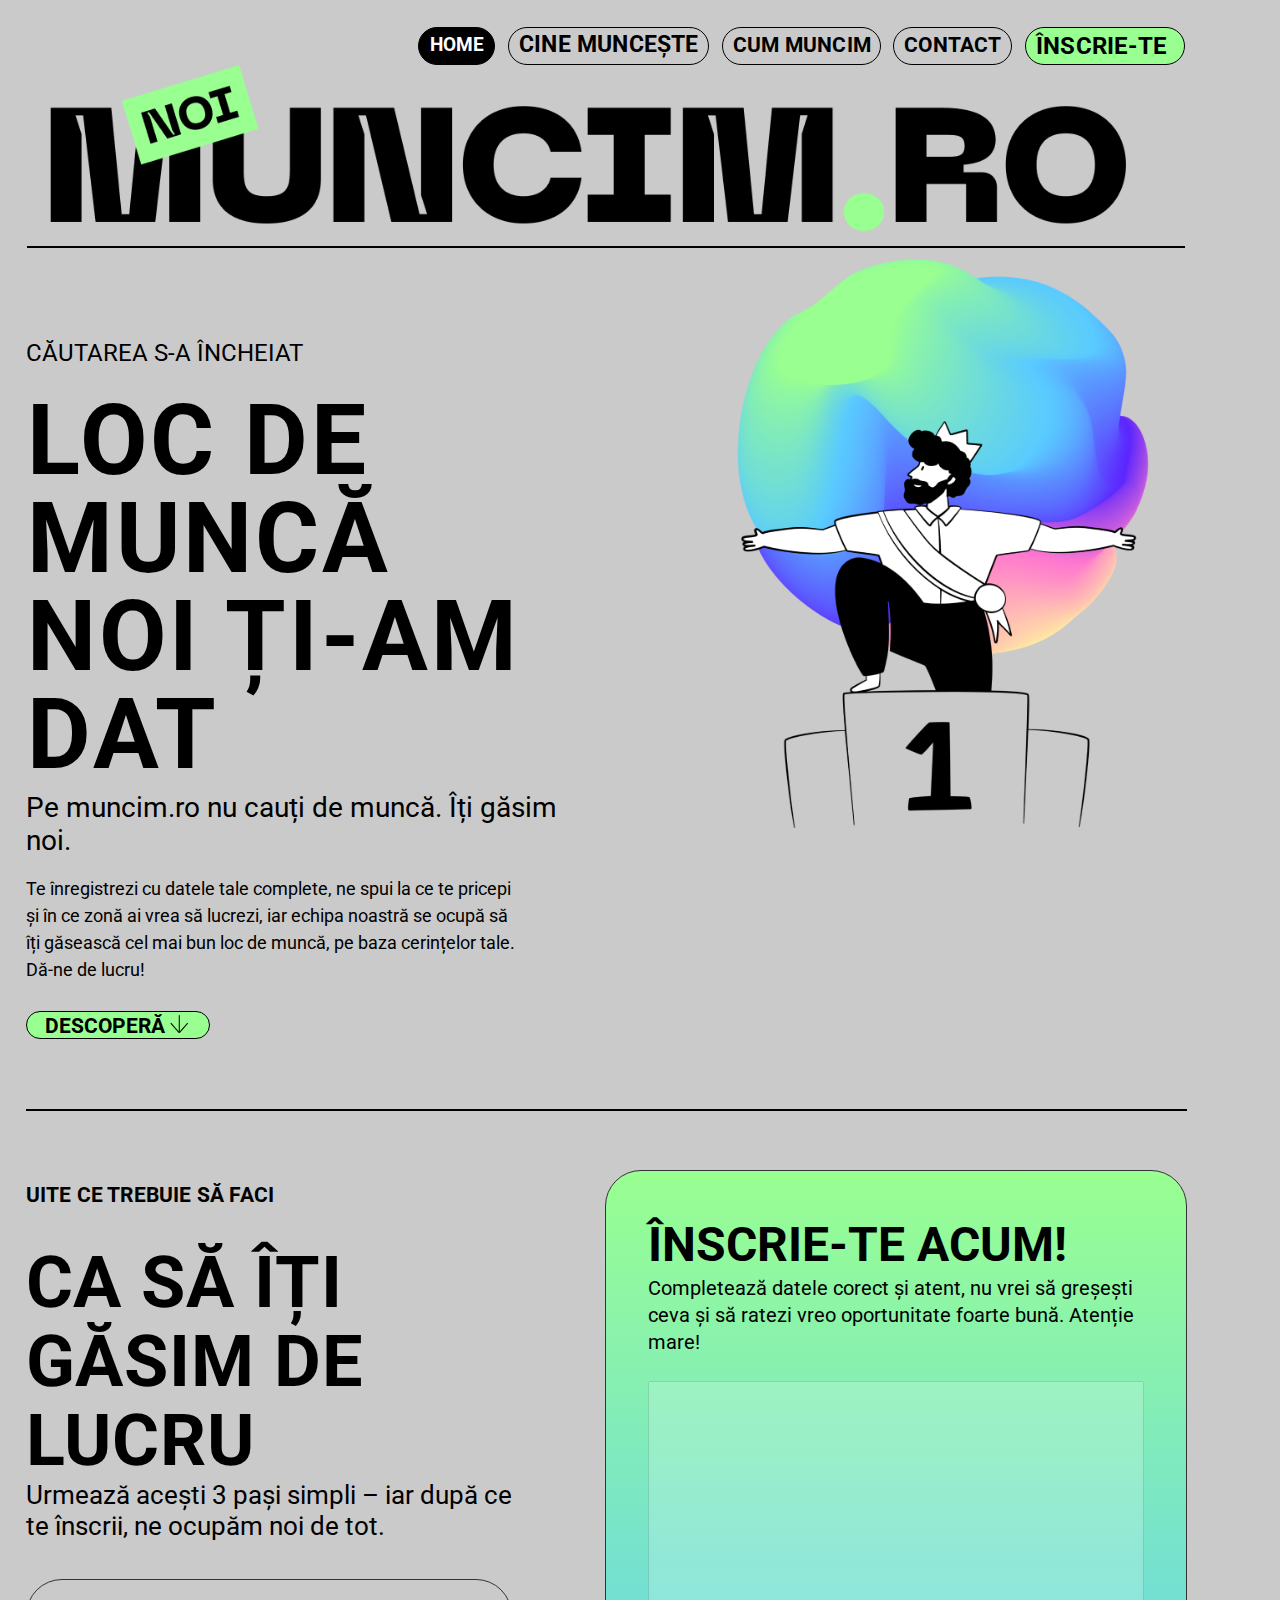
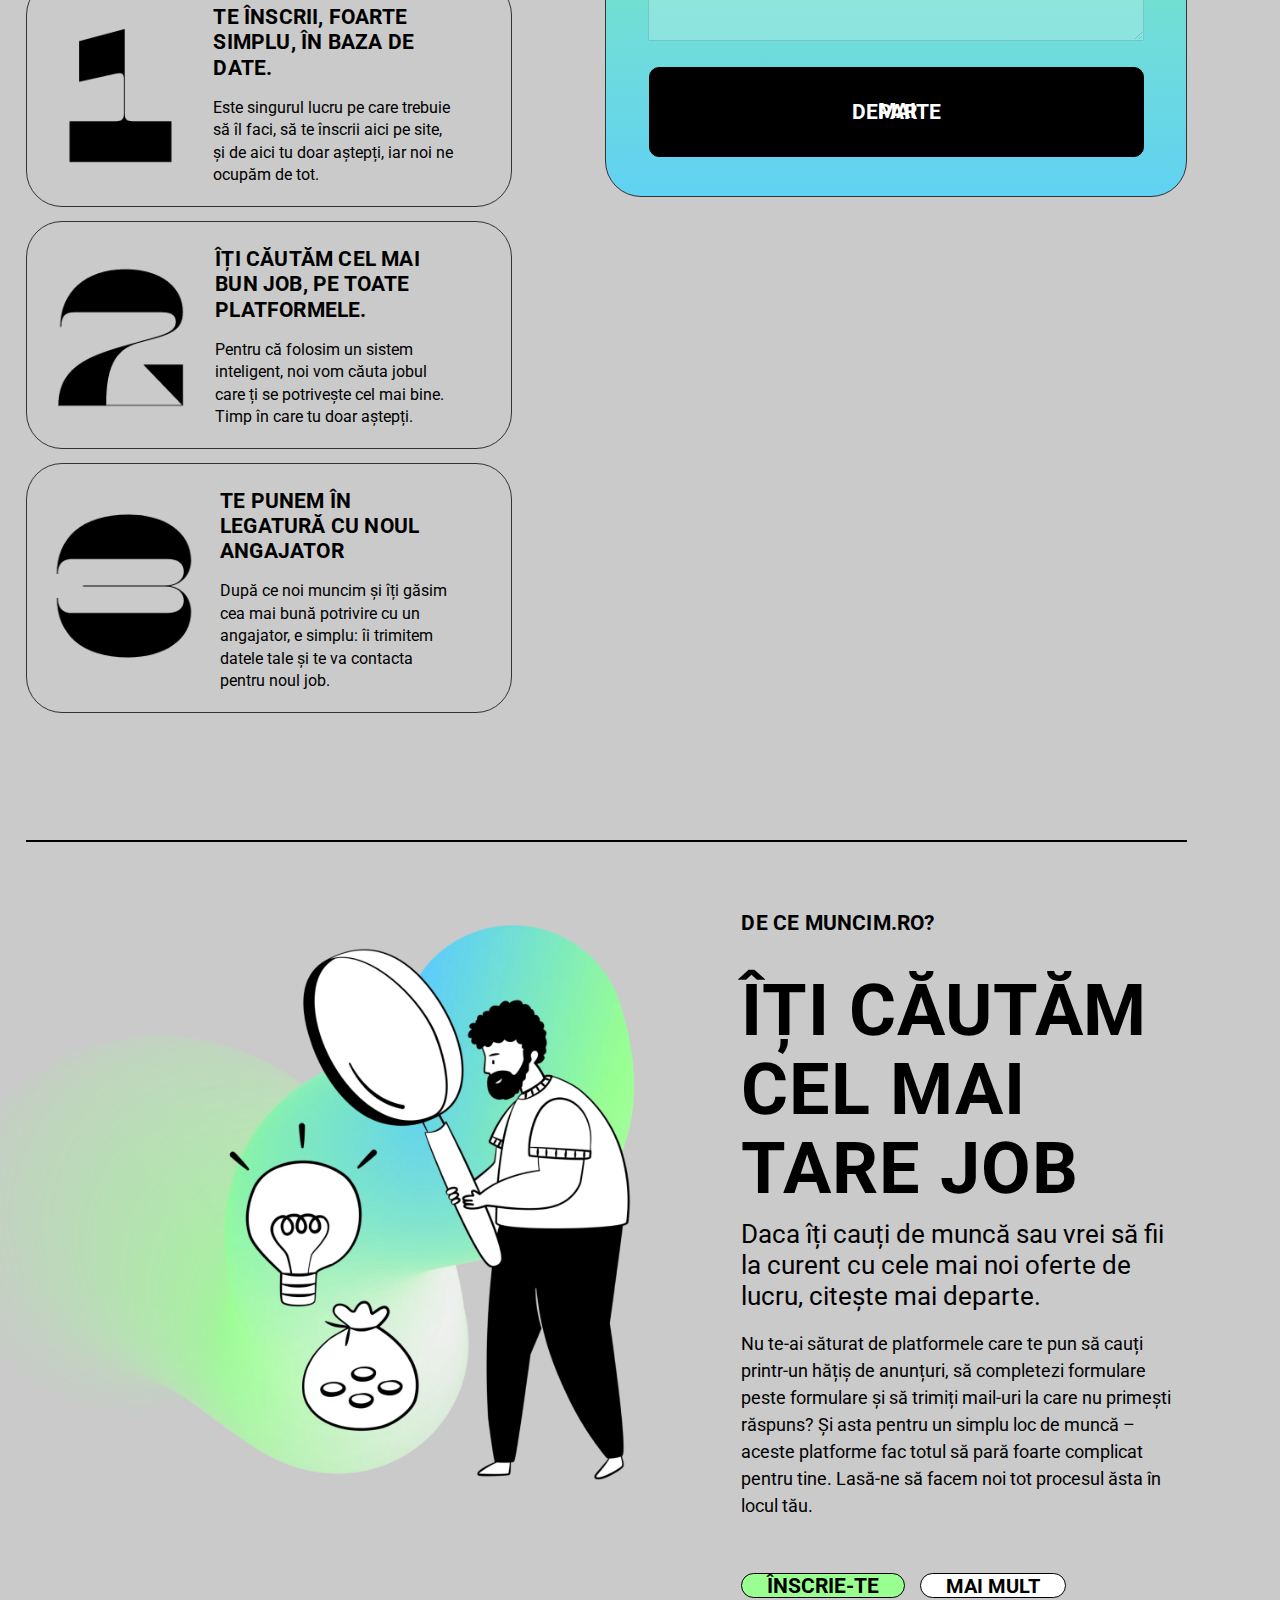
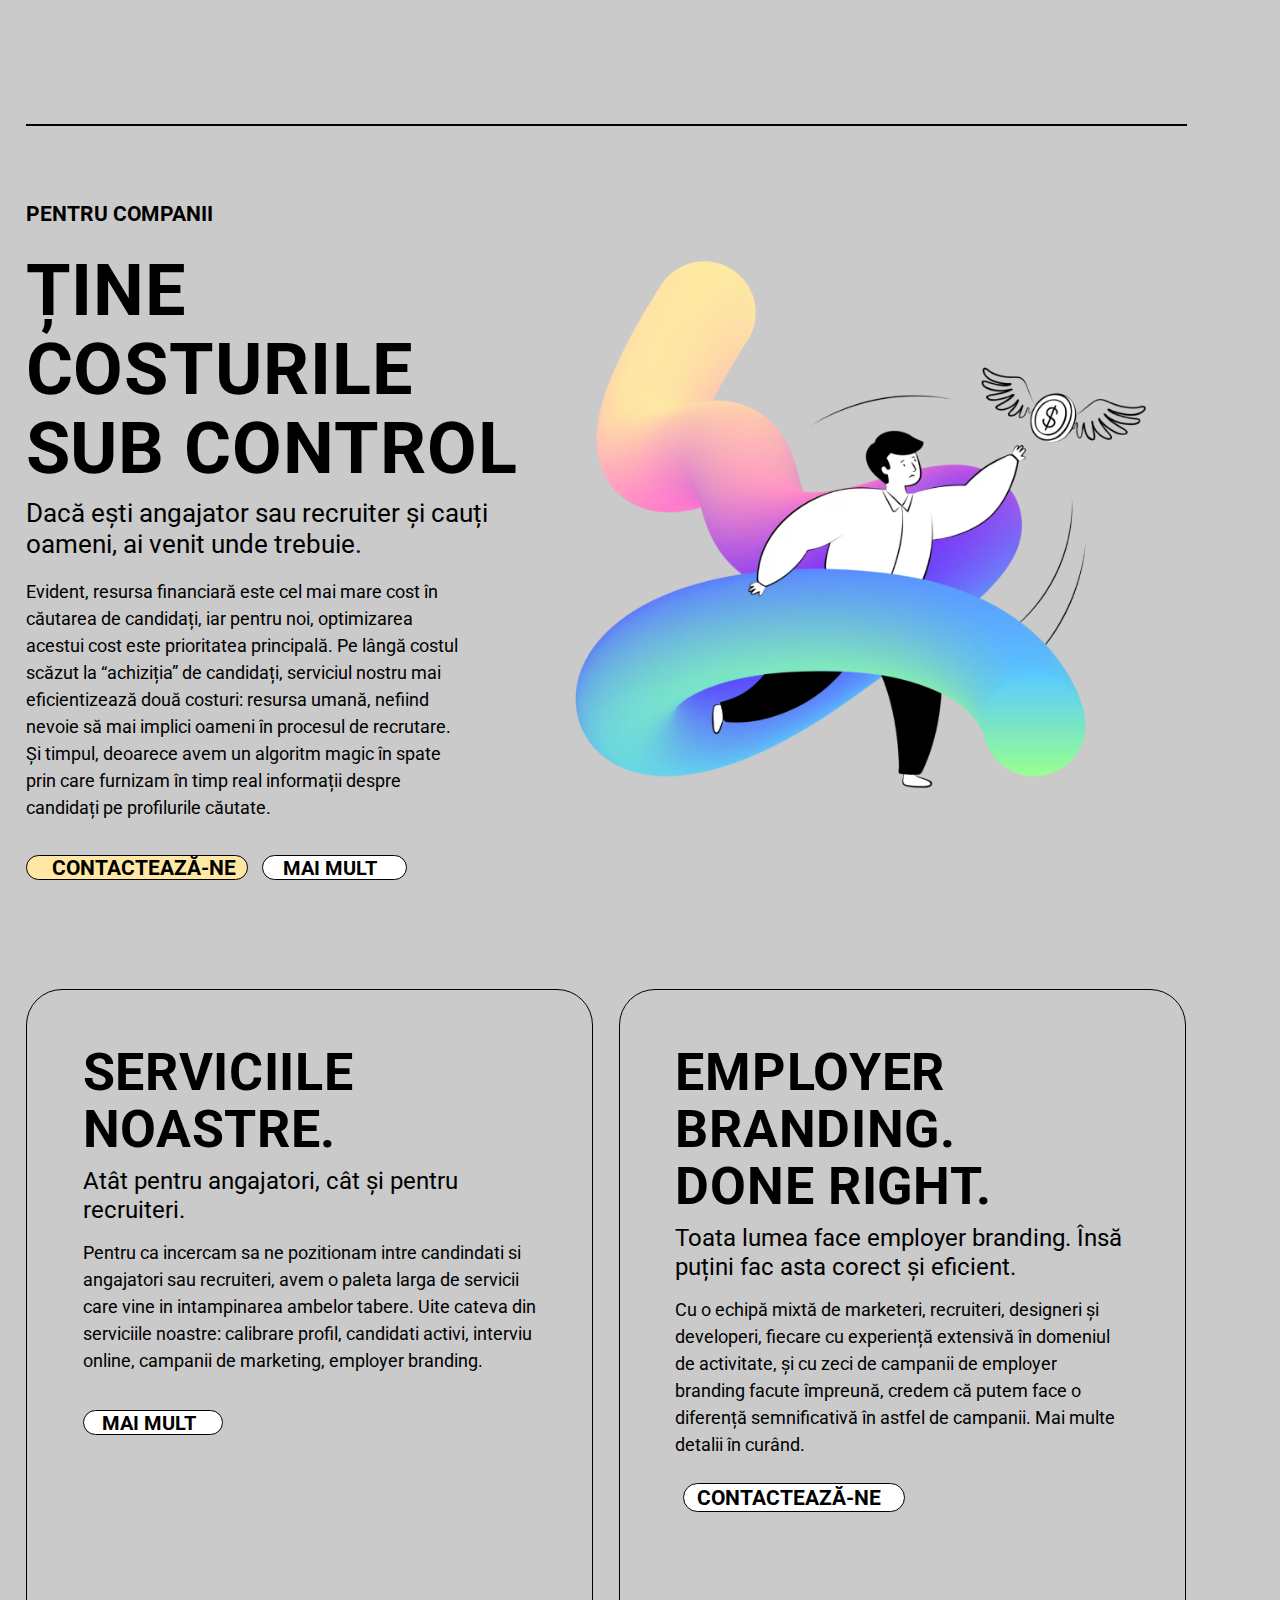
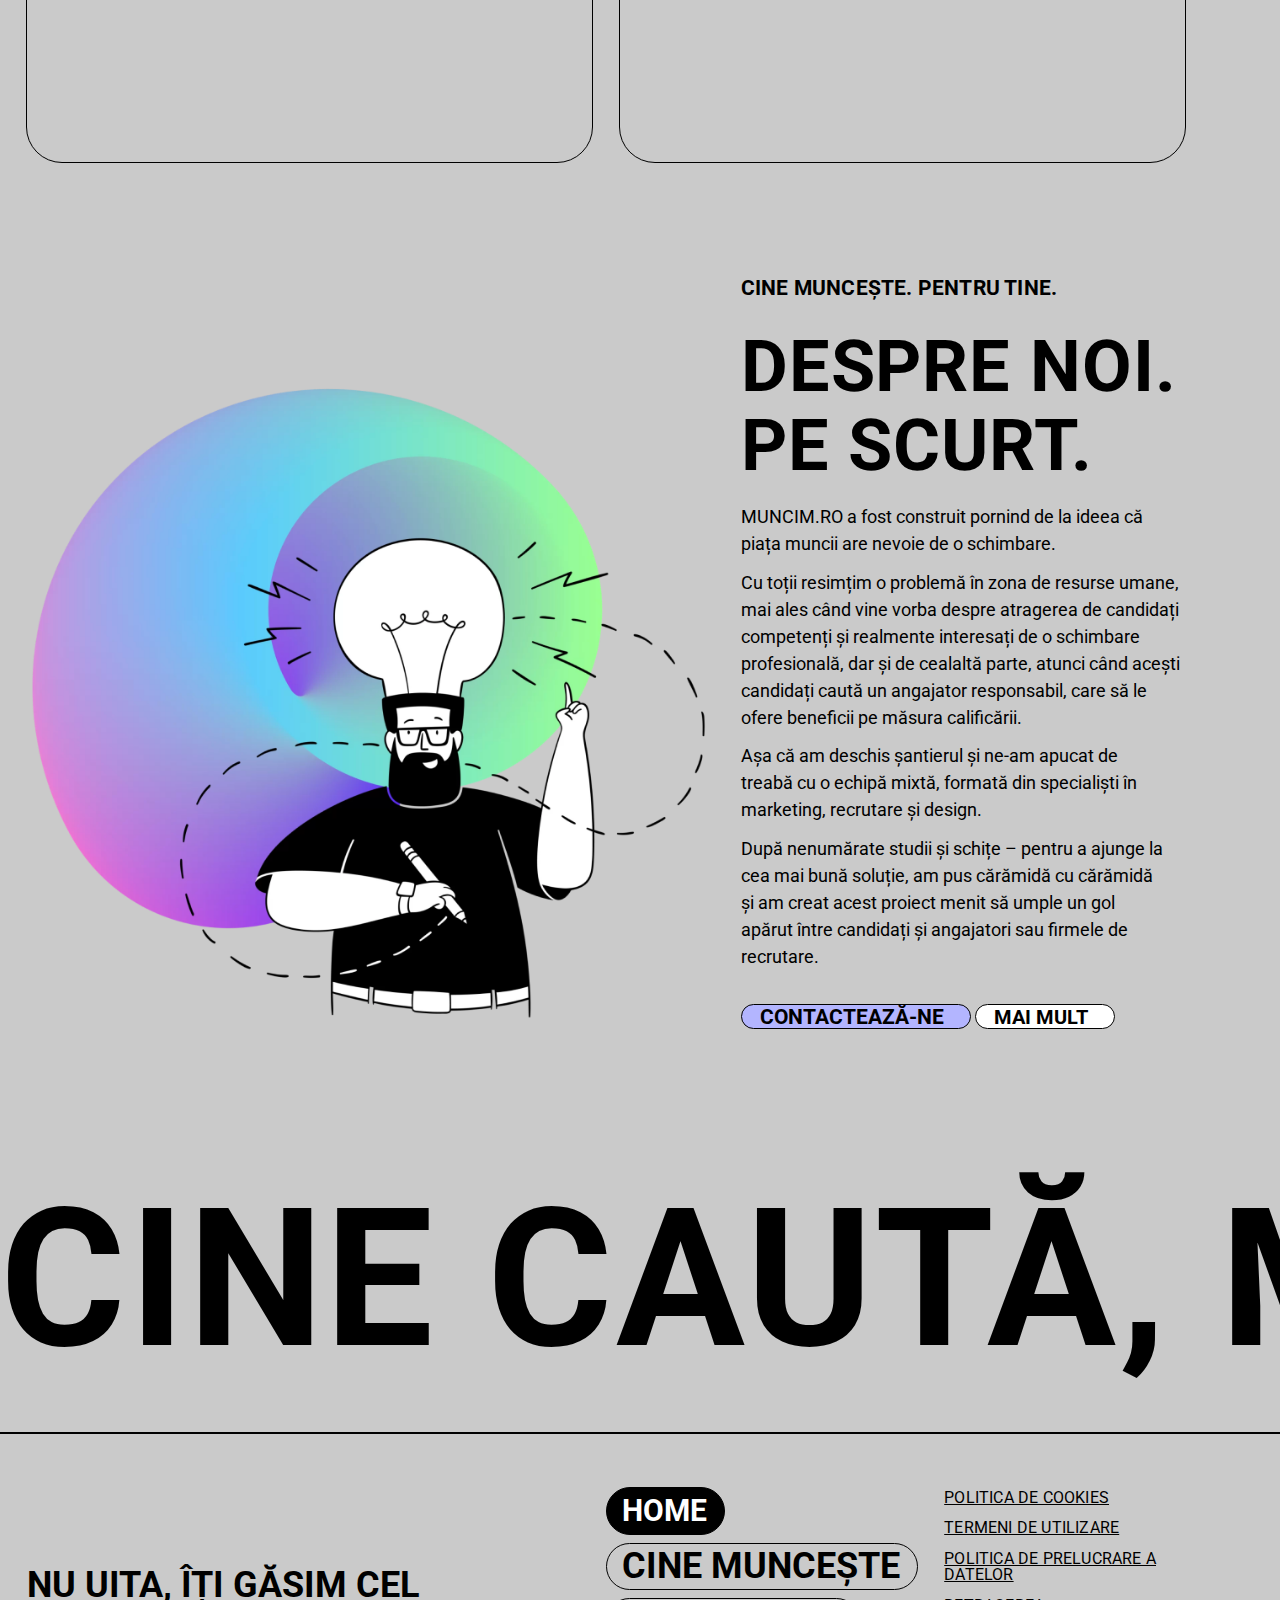
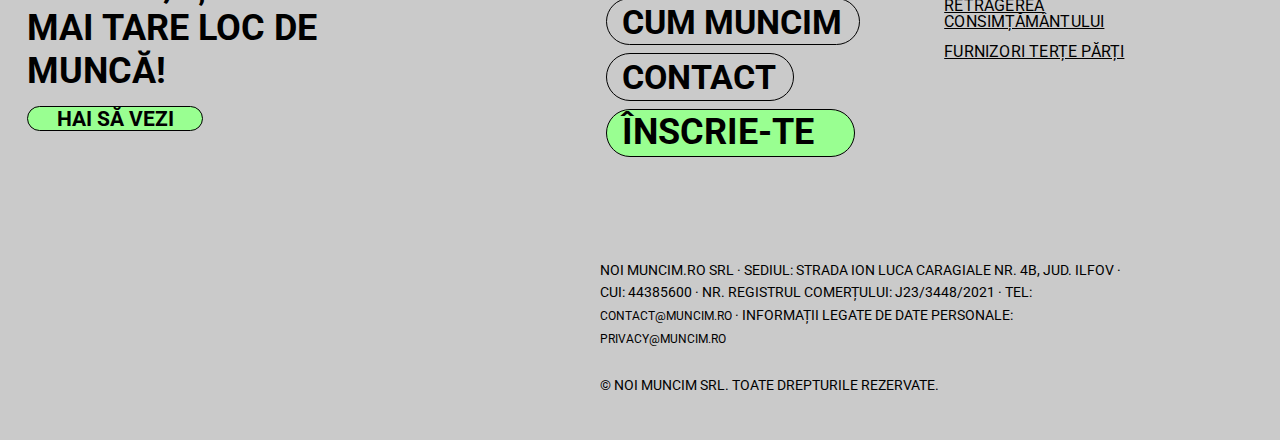
==== commit 4a4d0f1e: "заменяет изображения, корректирует заголовок, вносит мелкие поправки для полного соответствия макету" ====
--- a/index.html
+++ b/index.html
@@ -14,10 +14,9 @@
         rel="stylesheet">
 </head>
 
-
 <body>
     <header class="header">
-        <nav class="nav">
+        <nav>
             <ul class="mainmenu">
                 <li><a href=".html">HOME</a></li>
                 <li><a href=".html">Cine muncește</a></li>
@@ -26,87 +25,15 @@
                 <li><a href=".html">Înscrie-te</a></li>
             </ul>
         </nav>
-        <div class="grid_title">
-            <div class="logo">
-                <svg class="square" width="164" height="120" viewBox="0 0 164 120" fill="none"
-                    xmlns="http://www.w3.org/2000/svg">
-                    <path d="M140.669 0.0102709L0.0487518 42.8608L23.3396 119.293L163.96 76.4426L140.669 0.0102709Z"
-                        fill="#99FF91" />
-                </svg>
-            </div>
-            <div class="noi">
-                <svg class="N" width="49" height="49" viewBox="0 0 49 49" fill="none" xmlns="http://www.w3.org/2000/svg"
-                    style="border:1px solid red;">
-                    <path
-                        d="M11.5 48.3L19.9 45.7L10.8 16L7.6 11.2L9.7 10.6L31.6 42.2L48.2 37.1L36.9 0L28.5 2.6L37.6 32.3L40.8 37.1L38.7 37.7L16.8 6.1L0.199997 11.2L11.5 48.3Z"
-                        fill="black" />
-                </svg>
-                <svg class="O" width="41" height="41" viewBox="0 0 41 41" fill="none" xmlns="http://www.w3.org/2000/svg"
-                    style="border:1px solid red;">
-                    <path
-                        d="M1.9 26.3C5.1 37.1 14.8 43.2 26.6 39.6C38.3 36 43 25.6 39.7 14.7C36.4 3.9 26.7 -2.2 15 1.4C3.1 5.1 -1.5 15.5 1.8 26.3ZM10.2 23.7C7.99999 16.6 10.2 10.9 17.2 8.8C24.2 6.7 29.1 10.2 31.2 17.3C33.4 24.5 31.3 30.1 24.3 32.2C17.3 34.4 12.4 30.9 10.2 23.7Z"
-                        fill="black" />
-                </svg>
-                <svg class="I" width="37" height="46" viewBox="0 0 37 46" fill="none" xmlns="http://www.w3.org/2000/svg"
-                    style="border:1px solid red;">
-                    <path
-                        d="M27.6 8.3L25.4 0.900002L0.100006 8.6L2.3 16L10.7 13.4L17.5 35.8L9.10001 38.4L11.3 45.8L36.6 38.1L34.4 30.7L26 33.3L19.2 10.9L27.6 8.3Z"
-                        fill="black" />
-                </svg>
-            </div>
-
-            <div class="title">
-                <svg width="181" height="137" viewBox="0 0 181 137" fill="none" xmlns="http://www.w3.org/2000/svg">
-                    <path
-                        d="M0.700001 137H37.8V31.9L30.6 9.4H39.7L54.6 137H126.2L141.1 9.3H150L143 31.8V137H180.1V0.199997H107.4L95 127.9H85.9L73.4 0.199997H0.700001V137Z"
-                        fill="black" />
-                </svg><svg width="130" height="139" viewBox="0 0 130 139" fill="none"
-                    xmlns="http://www.w3.org/2000/svg">
-                    <path
-                        d="M0.100006 86.2C0.100006 120.3 23 139 64.7 139C106.6 139 129.7 120.4 129.7 86.2V0.199997H92.6V67.9C92.6 91 93.2 106.3 64.7 106.3C36.2 106.3 37.2 91 37.2 67.9V0.199997H0.100006V86.2Z"
-                        fill="black" />
-                </svg><svg width="144" height="137" viewBox="0 0 144 137" fill="none"
-                    xmlns="http://www.w3.org/2000/svg">
-                    <path
-                        d="M0.799988 137H37.9V31.9L30.7 9.4H39.8L70.2 137H143.1V0.199997H105.9V105.3L113.1 127.8H104L73.5 0.199997H0.700012L0.799988 137Z"
-                        fill="black" />
-                </svg><svg width="144" height="141" viewBox="0 0 144 141" fill="none"
-                    xmlns="http://www.w3.org/2000/svg">
-                    <path
-                        d="M0.900024 70.5C0.900024 110.5 28.8 140.9 73.6 140.9C113 140.9 139.2 119.9 143.2 86H106.1C103 100.7 89.6001 108.3 73.9001 108.3C53.1001 108.3 37.8 96.9 37.8 70.5C37.8 44.3 53.1001 32.9 73.9001 32.9C89.6001 32.9 103 40.3 106.1 55H143.2C139.1 21.2 112.9 0.300003 73.6 0.300003C28.8 0.300003 0.900024 30.7 0.900024 70.5Z"
-                        fill="black" />
-                </svg><svg width="101" height="137" viewBox="0 0 101 137" fill="none"
-                    xmlns="http://www.w3.org/2000/svg">
-                    <path d="M100.1 32.8V0.199997H0.599976V32.8H31.8V104.4H0.599976V137H100.1V104.4H68.9V32.8H100.1Z"
-                        fill="black" />
-                </svg><svg width="181" height="137" viewBox="0 0 181 137" fill="none"
-                    xmlns="http://www.w3.org/2000/svg">
-                    <path
-                        d="M0.900024 137H38V31.9L30.8 9.4H39.9L54.8 137H126.4L141.3 9.3H150.2L143.2 31.8V137H180.3V0.199997H107.5L95.1 127.9H86L73.6 0.199997H0.799988V137H0.900024Z"
-                        fill="black" />
-                </svg><svg width="48" height="46" viewBox="0 0 48 46" fill="none" xmlns="http://www.w3.org/2000/svg">
-                    <path
-                        d="M23.7 45.9C38.2 45.9 47.9 35.4 47.9 23C47.9 11 38.2 0.699997 23.7 0.699997C8.80001 0.699997 0 11 0 23C0 35.5 8.80001 45.9 23.7 45.9Z"
-                        fill="#99FF91" />
-                </svg><svg width="123" height="137" viewBox="0 0 123 137" fill="none"
-                    xmlns="http://www.w3.org/2000/svg">
-                    <path
-                        d="M0.699951 137H37.6999V91.6H85.1999V137H122.3V96.5C122.3 84.5 115.3 77.5 103.5 77.5H82.1999V68.6C99.2999 66.9 120.6 61.8 120.6 38.5C120.6 7.8 89.1999 0.300003 56.5999 0.300003H0.699951V137ZM37.6999 59V32.8H56.4999C72.9999 32.8 83.4999 32 83.4999 46C83.4999 60 72.9999 59 56.4999 59H37.6999Z"
-                        fill="black" />
-                </svg><svg width="145" height="141" viewBox="0 0 145 141" fill="none"
-                    xmlns="http://www.w3.org/2000/svg">
-                    <path
-                        d="M0.699951 70.5C0.699951 110.5 28 140.9 72.9 140.9C117.5 140.9 144.9 110.4 144.9 70.5C144.9 30.7 117.6 0.300003 72.9 0.300003C28 0.300003 0.699951 30.7 0.699951 70.5ZM37.7 70.5C37.7 46.6 49.5 32.9 72.8 32.9C96.1001 32.9 107.7 46.7 107.7 70.5C107.7 94.6 96.1001 108.3 72.8 108.3C49.5 108.3 37.7 94.6 37.7 70.5Z"
-                        fill="black" />
-                </svg>
-            </div>
+        <div class="head_title">
+            <img src="/assets/img/muncim.ro-mint 1.png" alt="title of site">
         </div>
     </header>
 
     <main>
         <div class="flex__wrapper_main">
             <section class="section section1">
-                <div class="section__block_text">
+                <div class="section__block_text section1__text">
                     <p id="CAUTAREA">căutarea s-a încheiat</p>
                     <h2>loc de mun­că noi ți-am dat</h2>
                     <p class="urmeaza">Pe muncim.ro nu cauți de muncă. Îți găsim noi.</p>
@@ -140,10 +67,7 @@
                         <div>
                             <h5 class="flex123__title">Te înscrii, foarte simplu, în ­baza de date.</h5>
                             <p class="flex123__paragraph">Este singurul lucru pe care trebuie să îl faci, să te înscrii
-                                aici
-                                pe
-                                site,
-                                și de aici tu doar aștepți, iar noi ne ocupăm de tot.</p>
+                                aici pe site, și de aici tu doar aștepți, iar noi ne ocupăm de tot.</p>
                         </div>
                     </div>
                     <div class="flex123">
@@ -153,13 +77,8 @@
                         <div>
                             <h5 class="flex123__title">Îți căutăm cel mai bun job, pe toate platformele.</h5>
                             <p class="flex123__paragraph">Pentru că folosim un sistem inteligent, noi vom căuta jobul
-                                care ți
-                                se
-                                potrivește
-                                cel mai bine. Timp
-                                în
-                                care
-                                tu doar aștepți.</p>
+                                care ți se potrivește cel mai bine. Timp
+                                în care tu doar aștepți.</p>
                         </div>
                     </div>
                     <div class="flex123 flex3">
@@ -311,10 +230,12 @@
 
 
             <address class="address">
-                <p class="address_details">NOI MUNCIM.RO SRL · Sediul: Strada Ion Luca Caragiale Nr. 4B, Jud. Ilfov · CUI: 44385600 · Nr.
+                <p class="address_details">NOI MUNCIM.RO SRL · Sediul: Strada Ion Luca Caragiale Nr. 4B, Jud. Ilfov ·
+                    CUI: 44385600 · Nr.
                     Registrul
-                    Comerțului: J23/3448/2021 · Tel:    <br>
-                    <span>contact@muncim.ro</span> · Informații legate de date personale:   <span>privacy@muncim.ro</span></p>
+                    Comerțului: J23/3448/2021 · Tel: <br>
+                    <span>contact@muncim.ro</span> · Informații legate de date personale: <span>privacy@muncim.ro</span>
+                </p>
                 <p> &copy; NOI MUNCIM SRL. Toate drepturile rezervate.</p>
             </address>
         </div>
--- a/assets/styles/style.css
+++ b/assets/styles/style.css
@@ -25,7 +25,24 @@
 }
 
 header {
-  margin-bottom: 3.5vh;
+  margin-bottom: 1.8vh;
+}
+header::after {
+  content: "";
+  position: absolute;
+  border: 1px solid black;
+  width: 90.5%;
+  margin-top: 0.8%;
+  margin-left: 2.1%;
+}
+
+.head_title {
+  width: 100vw;
+  margin-top: -1.2%;
+}
+.head_title img {
+  padding-left: 3.9%;
+  width: 88%;
 }
 
 .section {
@@ -65,14 +82,6 @@
   margin: 0 0 7.6% 0;
   font-weight: 400;
 }
-.section__block_text h2 {
-  font-weight: 700;
-  font-size: 98px;
-  line-height: 98px;
-  letter-spacing: 2.8px;
-  margin-bottom: 1.6%;
-  margin-top: 4.1%;
-}
 .section__block_text h3 {
   font-weight: 700;
   font-size: 72px;
@@ -96,6 +105,15 @@
 }
 
 /* секция 1 */
+.section1 div h2 {
+  font-weight: 700;
+  font-size: 98px;
+  line-height: 98px;
+  letter-spacing: 2.8px;
+  margin-bottom: 1.2%;
+  margin-top: 4.1%;
+  padding-left: 0.2%;
+}
 .section1 div button {
   font-weight: 700;
   line-height: 18px;
@@ -141,8 +159,8 @@
   border: 1px solid #333333;
   border-radius: 36px;
   text-align: left;
-  padding: 0.5% 6.5%;
-  margin: 3.5% 0.5% 1% 9.5%;
+  padding: 0% 6.4%;
+  margin: 3.5% 0.6% 1% 9.5%;
 }
 .section2__form form textarea {
   font-family: 700 14px "Roboto", sans-serif;
@@ -162,13 +180,13 @@
   border-radius: 10px;
   color: #fff;
   text-transform: uppercase;
-  padding: 8.5% 38.5%;
-  margin: 4.9% 0% 8% 0%;
+  padding: 8.6% 38.5%;
+  margin: 4.4% 0% 8% 0.3%;
 }
 .section2__form form .form__paragraph {
   font-size: 20px;
   line-height: 27px;
-  margin-top: 0;
+  margin-top: 0.6%;
   margin-bottom: 5%;
 }
 .section2__form form .inscrie {
@@ -189,36 +207,44 @@
   margin-bottom: 2.9%;
   padding-bottom: 0.9%;
 }
+.flex123 div {
+  display: flex;
+  flex-flow: column nowrap;
+  justify-content: center;
+}
 .flex123 div .flex123__title {
   font-weight: 700;
   font-size: 21px;
   line-height: 25.2px;
   letter-spacing: 0.2px;
-  padding: 0% 21% 0% 4.2%;
+  padding: 0% 21% 0% 4.4%;
+  margin-top: 8%;
   margin-bottom: 0;
 }
 .flex123 div .flex123__paragraph {
   font-size: 16px;
   font-weight: 400;
   line-height: 22.4px;
-  padding: 0% 12% 0% 5%;
-  margin-bottom: 4%;
+  padding: 0% 17.5% 0% 4.4%;
+  margin-bottom: 5%;
 }
 
 .flex123__imgWrapper {
-  padding-left: 2.7%;
-  padding-top: 2.9%;
-  width: 63%;
-}
-.flex123__imgWrapper img {
-  width: 100%;
+  padding-left: 2.9%;
+  padding-top: 1.9%;
+  width: 64%;
 }
 
 .flex3 {
-  margin-bottom: 3.5%;
+  margin-bottom: 0.3%;
 }
 .flex3 .flex123__imgWrapper {
-  width: 74%;
+  width: 73%;
+  margin-top: 1%;
+  margin-bottom: 3%;
+}
+.flex3 .flex123__paragraph {
+  padding-right: 0%;
 }
 
 /* секция 3 */
@@ -353,48 +379,6 @@
   width: 103.5%;
   margin-top: 0.2%;
   margin-left: 0.1%;
-}
-
-/* размещение заголовка и лого */
-.grid_title {
-  display: grid;
-  width: 100%;
-  grid-template-columns: repeat 2, 1fr;
-  grid-template-areas: "t t " ".lg." ".noi.";
-  justify-content: start;
-}
-
-.grid_title::after {
-  content: "";
-  position: absolute;
-  border: 1px solid black;
-  width: 91%;
-  margin-top: 24.5vh;
-  margin-left: 2vw;
-}
-
-.logo {
-  grid-area: lg;
-  z-index: 1;
-  margin-left: 9%;
-  margin-top: -4%;
-}
-
-.title {
-  grid-area: t;
-  width: 100%;
-  z-index: 0;
-  margin-left: 5%;
-}
-
-.title svg {
-  margin-right: 10px;
-}
-
-.noi {
-  grid-area: noi;
-  z-index: 2;
-  margin-left: 11%;
 }
 
 /* футер */
@@ -543,9 +527,8 @@
 li {
   border: 1px solid #000000;
   margin-right: 1.1%;
-  margin-bottom: 2%;
-  margin-top: 1%;
-  padding: 0.3% 0.8% 0.3% 0.9%;
+  margin-top: 0.95%;
+  padding: 0.4% 0.8% 0.3% 0.9%;
 }
 li:last-child {
   background-color: rgb(153, 255, 145);
@@ -687,7 +670,7 @@
   box-shadow: 0px 0px 0px rgba(0, 0, 0, 0.5);
   padding: 0.6% 5.8% 0.5% 4%;
   font-size: 36px;
-  background: #99ff91;
+  background: rgb(153, 255, 145);
 }
 
 .button_green {
@@ -700,6 +683,6 @@
   box-shadow: 0px 0px 0px rgba(0, 0, 0, 0.5);
   padding: 0.6% 5.8% 0.5% 4%;
   border-radius: 100px;
-  background: #99ff91;
+  background: rgb(153, 255, 145);
   font-size: 21px;
 }/*# sourceMappingURL=style.css.map */